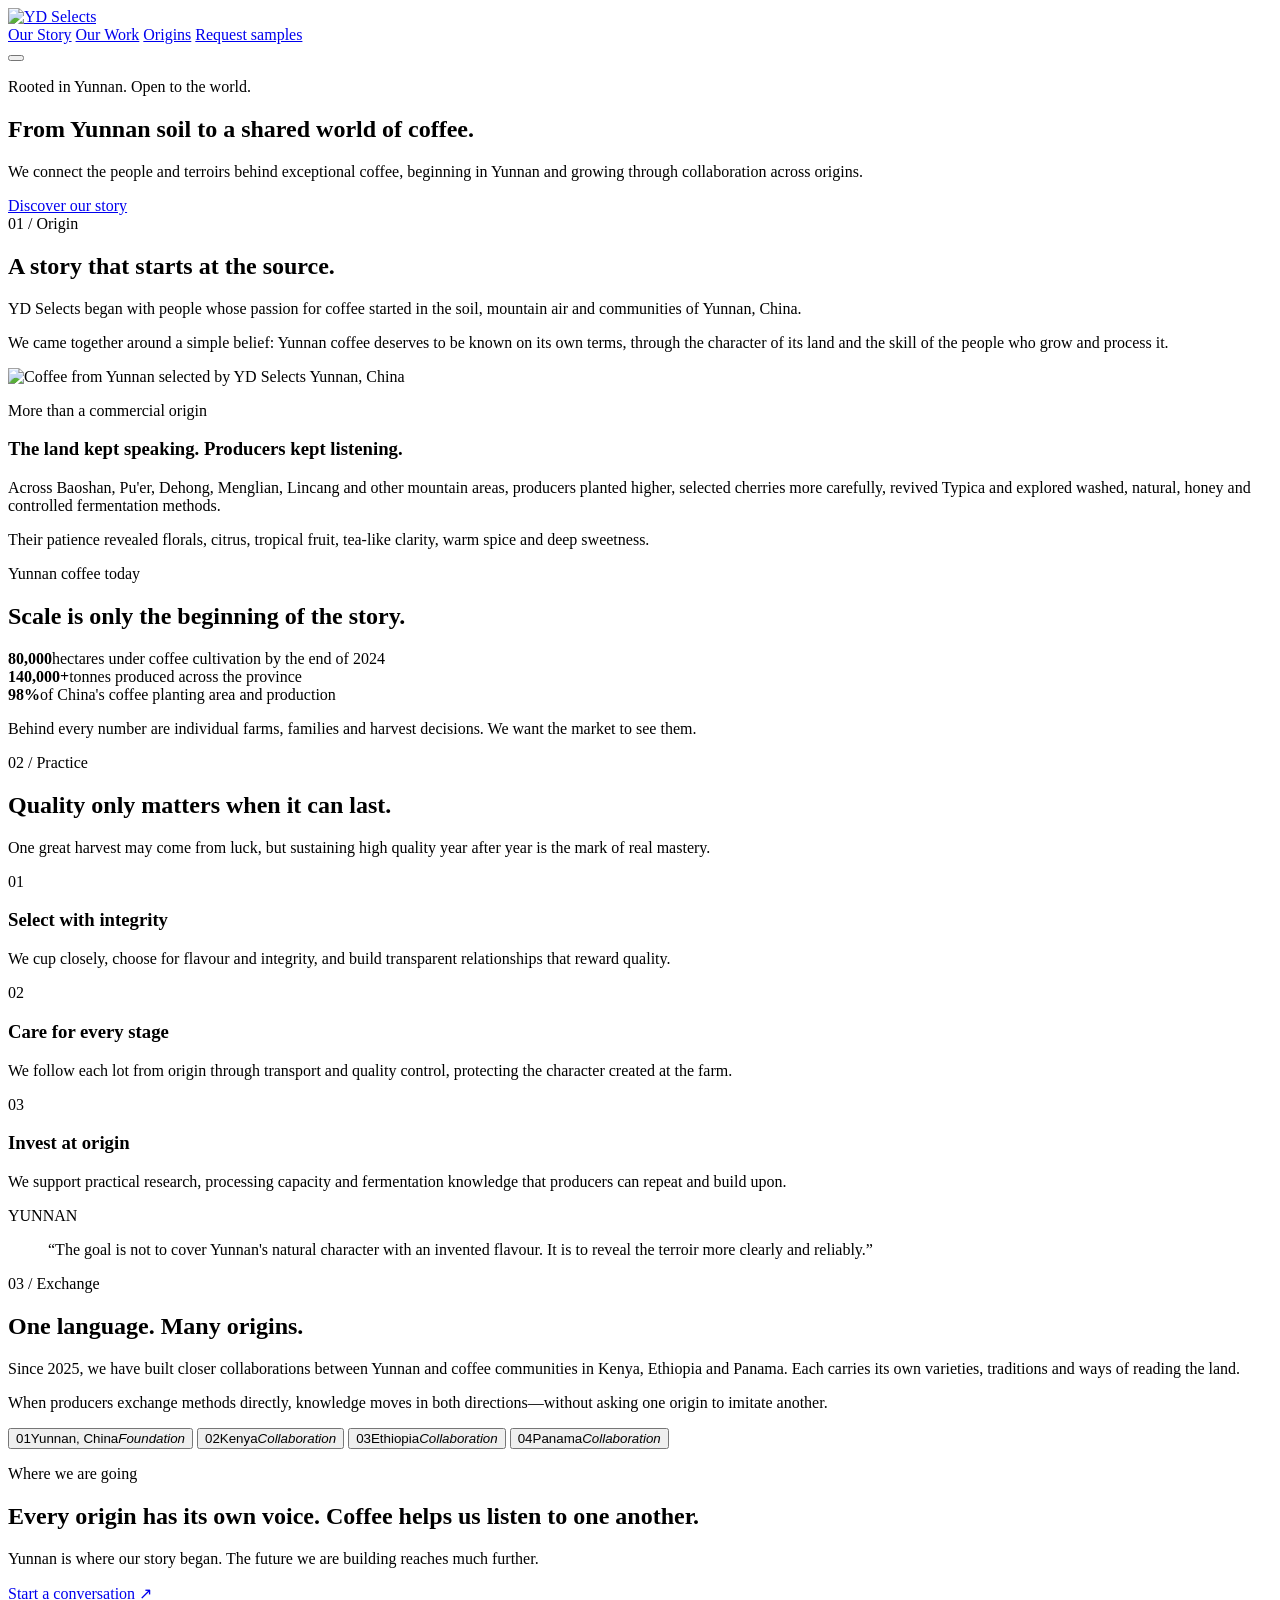
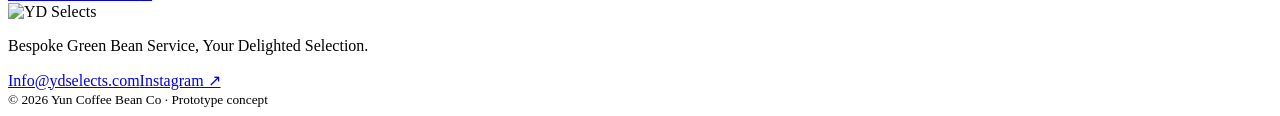
==== index.html @ b43f1994 "Add About Us prototype page" ====
<!doctype html>
<html lang="en">
<head>
  <meta charset="utf-8">
  <meta name="viewport" content="width=device-width, initial-scale=1">
  <meta name="description" content="YD Selects connects the people and terroirs behind exceptional coffee, beginning in Yunnan and growing through collaboration across origins.">
  <title>Our Story — YD Selects</title>
  <link rel="preconnect" href="https://static.wixstatic.com">
  <link rel="preconnect" href="https://fonts.googleapis.com">
  <link rel="preconnect" href="https://fonts.gstatic.com" crossorigin>
  <link href="https://fonts.googleapis.com/css2?family=DM+Sans:wght@300;400;500;600&display=swap" rel="stylesheet">
  <link rel="stylesheet" href="styles.css">
</head>
<body>
  <header class="site-header">
    <a class="brand" href="#top" aria-label="YD Selects home">
      <img src="https://static.wixstatic.com/media/1f78ac_9d00f295569343c2b7b5a9b438074aad~mv2.png/v1/fill/w_368,h_102,al_c,q_85,usm_0.66_1.00_0.01,enc_avif,quality_auto/Logo%20High%20Resolution.png" alt="YD Selects">
    </a>
    <nav aria-label="Primary navigation">
      <a href="#story" class="active">Our Story</a>
      <a href="#work">Our Work</a>
      <a href="#origins">Origins</a>
      <a class="nav-cta" href="#contact">Request samples</a>
    </nav>
    <button class="menu-toggle" aria-label="Open menu" aria-expanded="false"><span></span><span></span></button>
  </header>

  <main id="top">
    <section class="hero">
      <div class="hero-image" role="img" aria-label="Coffee landscape and YD Selects at origin"></div>
      <div class="hero-shade"></div>
      <div class="hero-copy reveal">
        <p class="eyebrow">Rooted in Yunnan. Open to the world.</p>
        <h1>From Yunnan soil to a shared world of coffee.</h1>
        <p class="intro">We connect the people and terroirs behind exceptional coffee, beginning in Yunnan and growing through collaboration across origins.</p>
      </div>
      <a href="#story" class="scroll-cue"><span>Discover our story</span><i></i></a>
    </section>

    <section class="story-lead" id="story">
      <div class="section-index reveal">01 / Origin</div>
      <div class="story-grid">
        <h2 class="reveal">A story that starts at the source.</h2>
        <div class="prose reveal">
          <p class="lead">YD Selects began with people whose passion for coffee started in the soil, mountain air and communities of Yunnan, China.</p>
          <p>We came together around a simple belief: Yunnan coffee deserves to be known on its own terms, through the character of its land and the skill of the people who grow and process it.</p>
        </div>
      </div>
    </section>

    <section class="land-section">
      <div class="land-photo reveal">
        <img src="https://static.wixstatic.com/media/1f78ac_94b32c02f18a4ecda9632cf2c0a9537b~mv2.jpg/v1/fill/w_1400,h_900,al_c,q_90,enc_avif,quality_auto/Image-place-holder_edited_edited.jpg" alt="Coffee from Yunnan selected by YD Selects">
        <span class="photo-caption">Yunnan, China</span>
      </div>
      <div class="land-copy reveal">
        <p class="kicker">More than a commercial origin</p>
        <h3>The land kept speaking. Producers kept listening.</h3>
        <p>Across Baoshan, Pu'er, Dehong, Menglian, Lincang and other mountain areas, producers planted higher, selected cherries more carefully, revived Typica and explored washed, natural, honey and controlled fermentation methods.</p>
        <p>Their patience revealed florals, citrus, tropical fruit, tea-like clarity, warm spice and deep sweetness.</p>
      </div>
    </section>

    <section class="scale-section">
      <div class="scale-heading reveal">
        <p class="eyebrow dark">Yunnan coffee today</p>
        <h2>Scale is only the beginning of the story.</h2>
      </div>
      <div class="stats">
        <article class="stat reveal"><strong>80,000</strong><span>hectares under coffee cultivation by the end of 2024</span></article>
        <article class="stat reveal"><strong>140,000+</strong><span>tonnes produced across the province</span></article>
        <article class="stat reveal"><strong>98%</strong><span>of China's coffee planting area and production</span></article>
      </div>
      <p class="scale-note reveal">Behind every number are individual farms, families and harvest decisions. We want the market to see them.</p>
    </section>

    <section class="work-section" id="work">
      <div class="section-index reveal">02 / Practice</div>
      <div class="work-head reveal">
        <h2>Quality only matters when it can last.</h2>
        <p>One great harvest may come from luck, but sustaining high quality year after year is the mark of real mastery.</p>
      </div>
      <div class="principles">
        <article class="principle reveal"><span>01</span><h3>Select with integrity</h3><p>We cup closely, choose for flavour and integrity, and build transparent relationships that reward quality.</p></article>
        <article class="principle reveal"><span>02</span><h3>Care for every stage</h3><p>We follow each lot from origin through transport and quality control, protecting the character created at the farm.</p></article>
        <article class="principle reveal"><span>03</span><h3>Invest at origin</h3><p>We support practical research, processing capacity and fermentation knowledge that producers can repeat and build upon.</p></article>
      </div>
    </section>

    <section class="quote-section">
      <div class="quote-art" aria-hidden="true">YUNNAN</div>
      <blockquote class="reveal">“The goal is not to cover Yunnan's natural character with an invented flavour. It is to reveal the terroir more clearly and reliably.”</blockquote>
    </section>

    <section class="origins-section" id="origins">
      <div class="origins-copy reveal">
        <div class="section-index">03 / Exchange</div>
        <h2>One language. Many origins.</h2>
        <p>Since 2025, we have built closer collaborations between Yunnan and coffee communities in Kenya, Ethiopia and Panama. Each carries its own varieties, traditions and ways of reading the land.</p>
        <p>When producers exchange methods directly, knowledge moves in both directions—without asking one origin to imitate another.</p>
      </div>
      <div class="origin-list reveal" aria-label="YD Selects origins">
        <button data-origin="Yunnan" class="selected"><span>01</span>Yunnan, China<i>Foundation</i></button>
        <button data-origin="Kenya"><span>02</span>Kenya<i>Collaboration</i></button>
        <button data-origin="Ethiopia"><span>03</span>Ethiopia<i>Collaboration</i></button>
        <button data-origin="Panama"><span>04</span>Panama<i>Collaboration</i></button>
      </div>
    </section>

    <section class="closing" id="contact">
      <div class="closing-inner reveal">
        <p class="eyebrow">Where we are going</p>
        <h2>Every origin has its own voice. Coffee helps us listen to one another.</h2>
        <p>Yunnan is where our story began. The future we are building reaches much further.</p>
        <a href="mailto:Info@ydselects.com" class="text-link">Start a conversation <span>↗</span></a>
      </div>
    </section>
  </main>

  <footer>
    <img src="https://static.wixstatic.com/media/1f78ac_9d00f295569343c2b7b5a9b438074aad~mv2.png/v1/fill/w_368,h_102,al_c,q_85,usm_0.66_1.00_0.01,enc_avif,quality_auto/Logo%20High%20Resolution.png" alt="YD Selects">
    <p>Bespoke Green Bean Service, Your Delighted Selection.</p>
    <div><a href="mailto:Info@ydselects.com">Info@ydselects.com</a><a href="https://www.instagram.com/yundiancoffee/">Instagram ↗</a></div>
    <small>© 2026 Yun Coffee Bean Co · Prototype concept</small>
  </footer>
  <script src="script.js"></script>
</body>
</html>
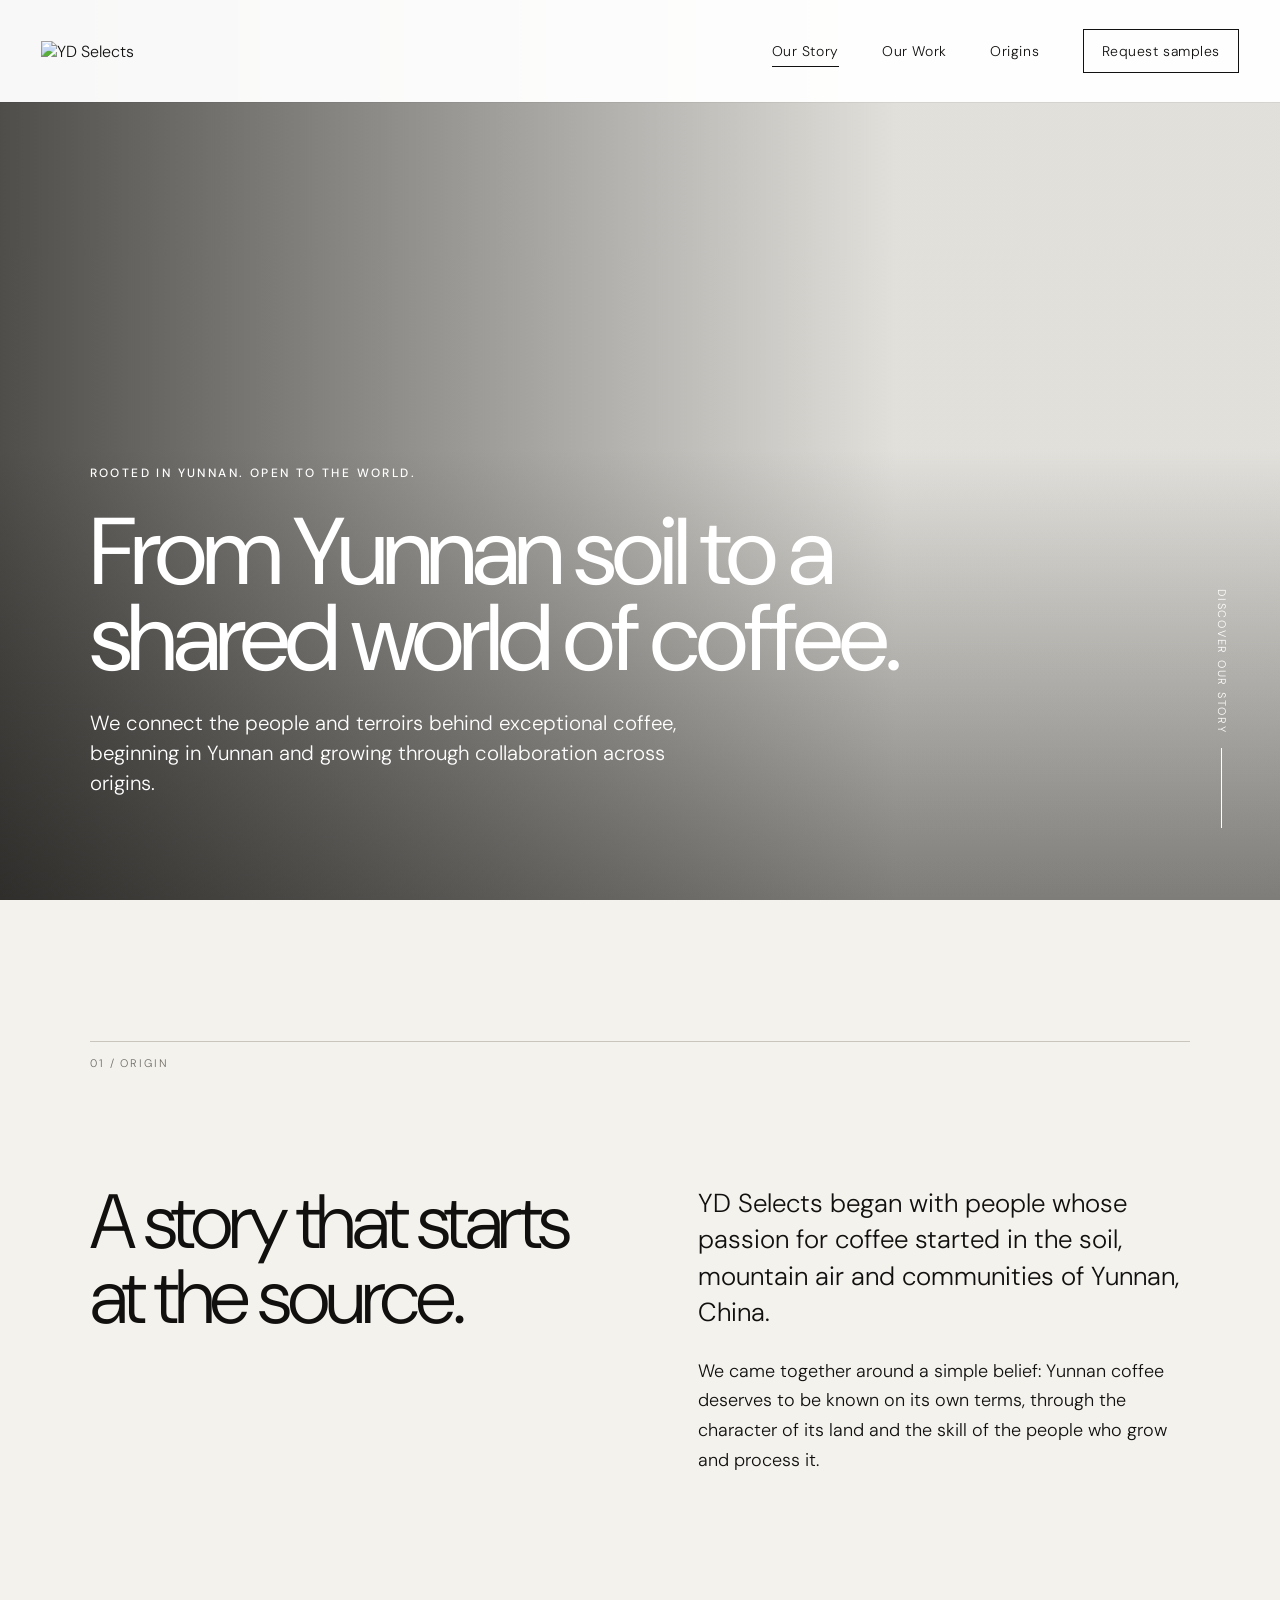
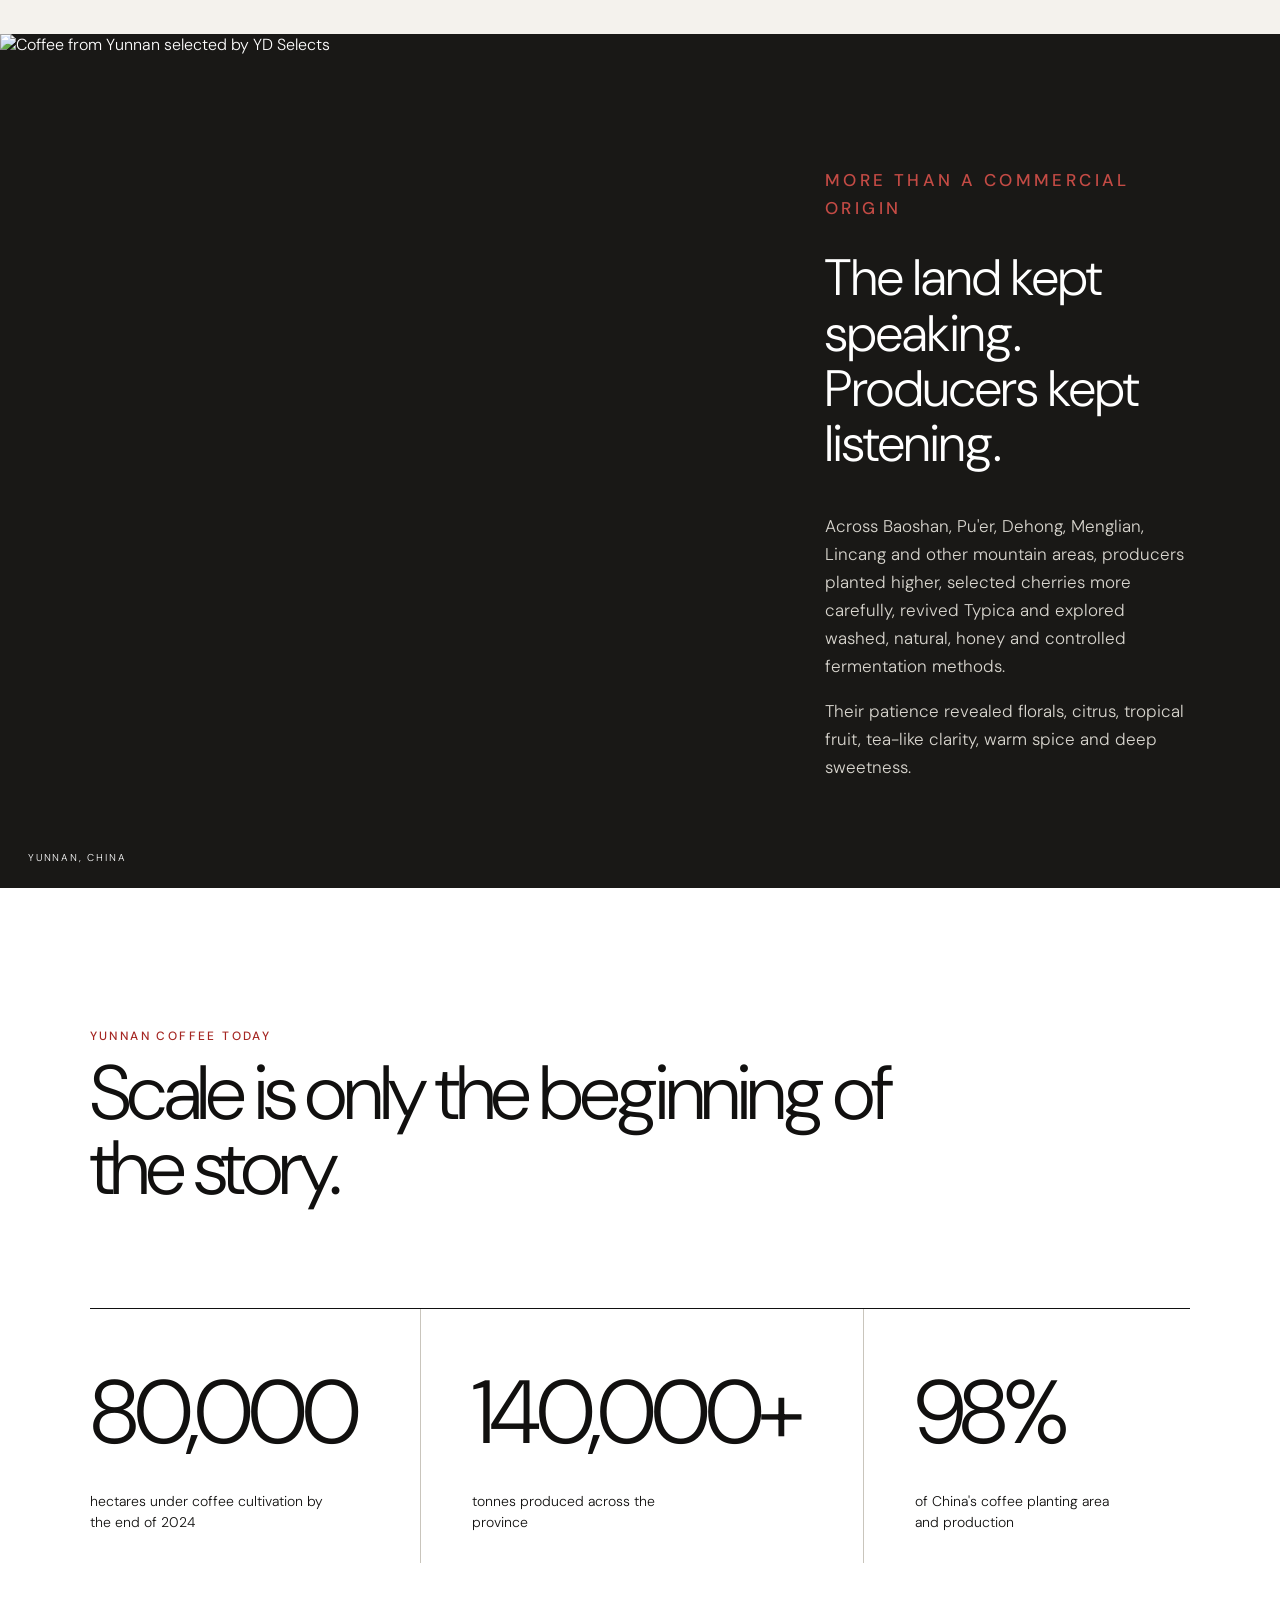
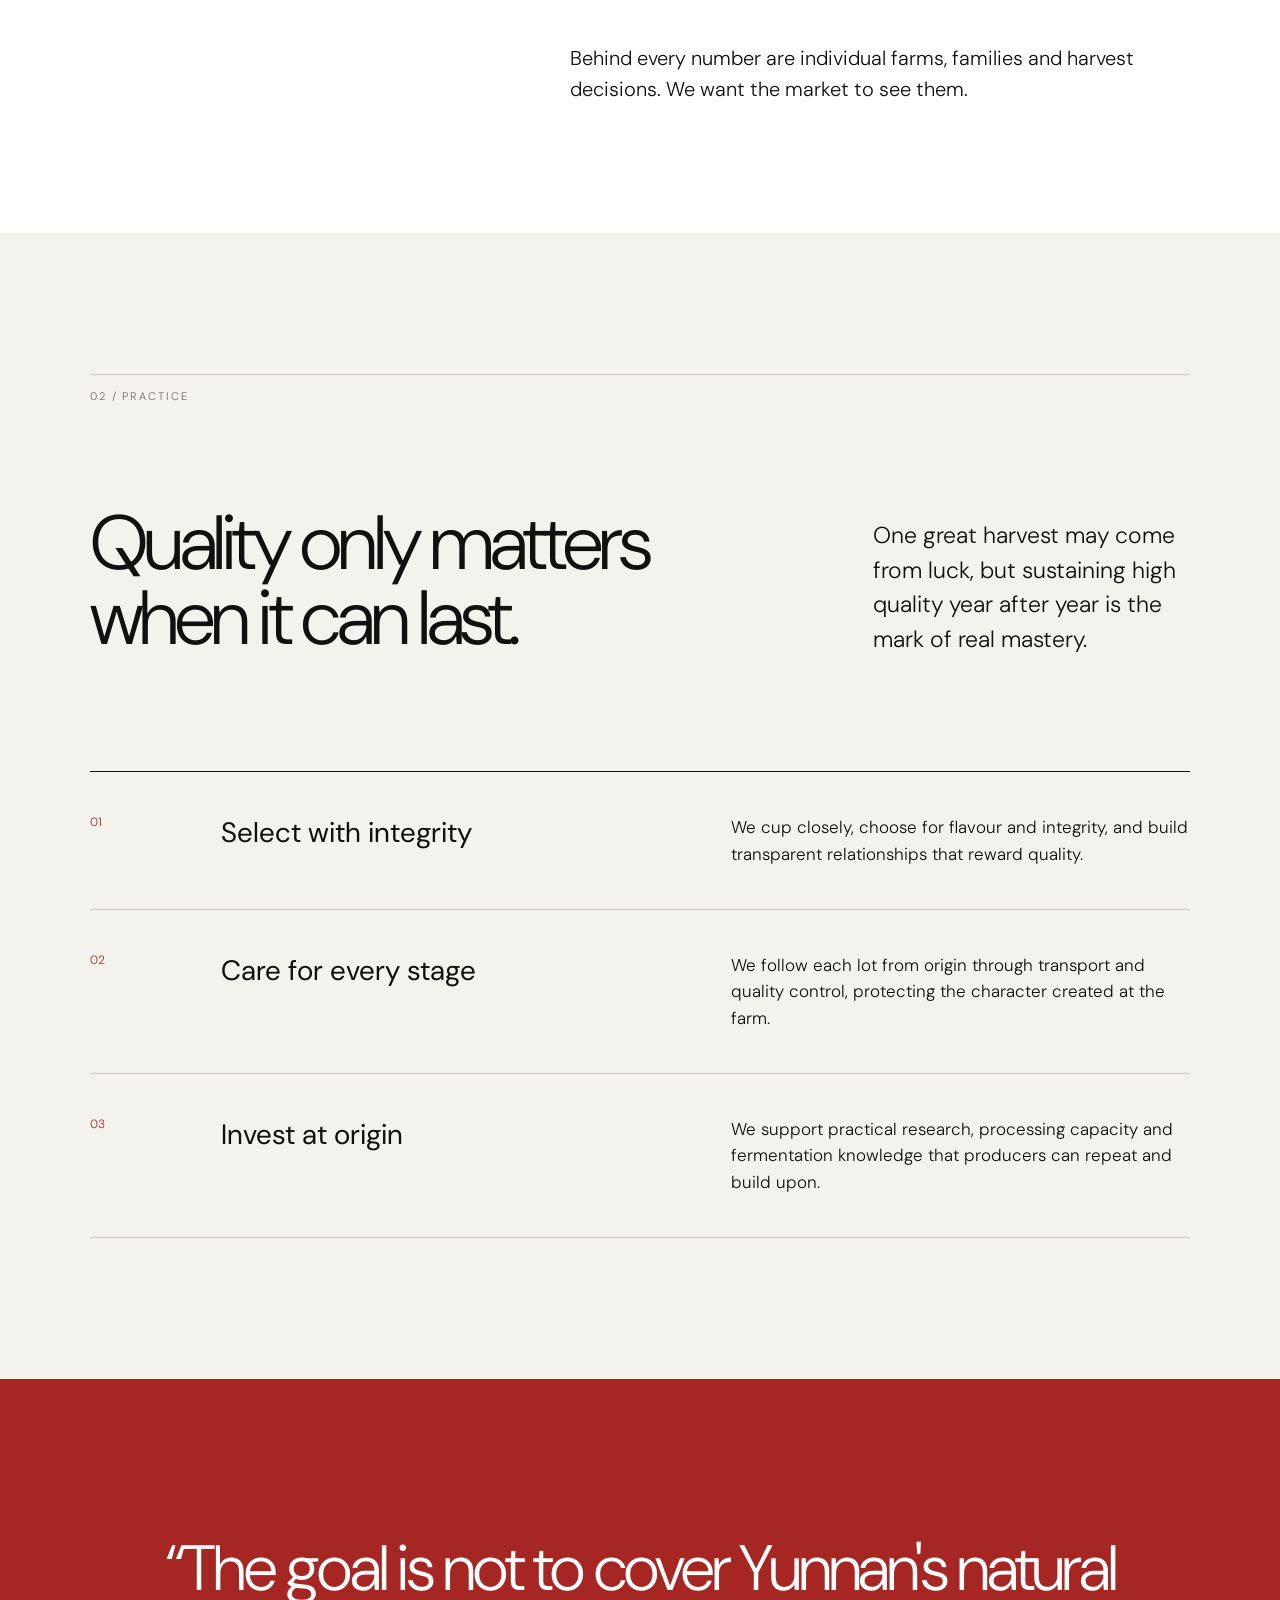
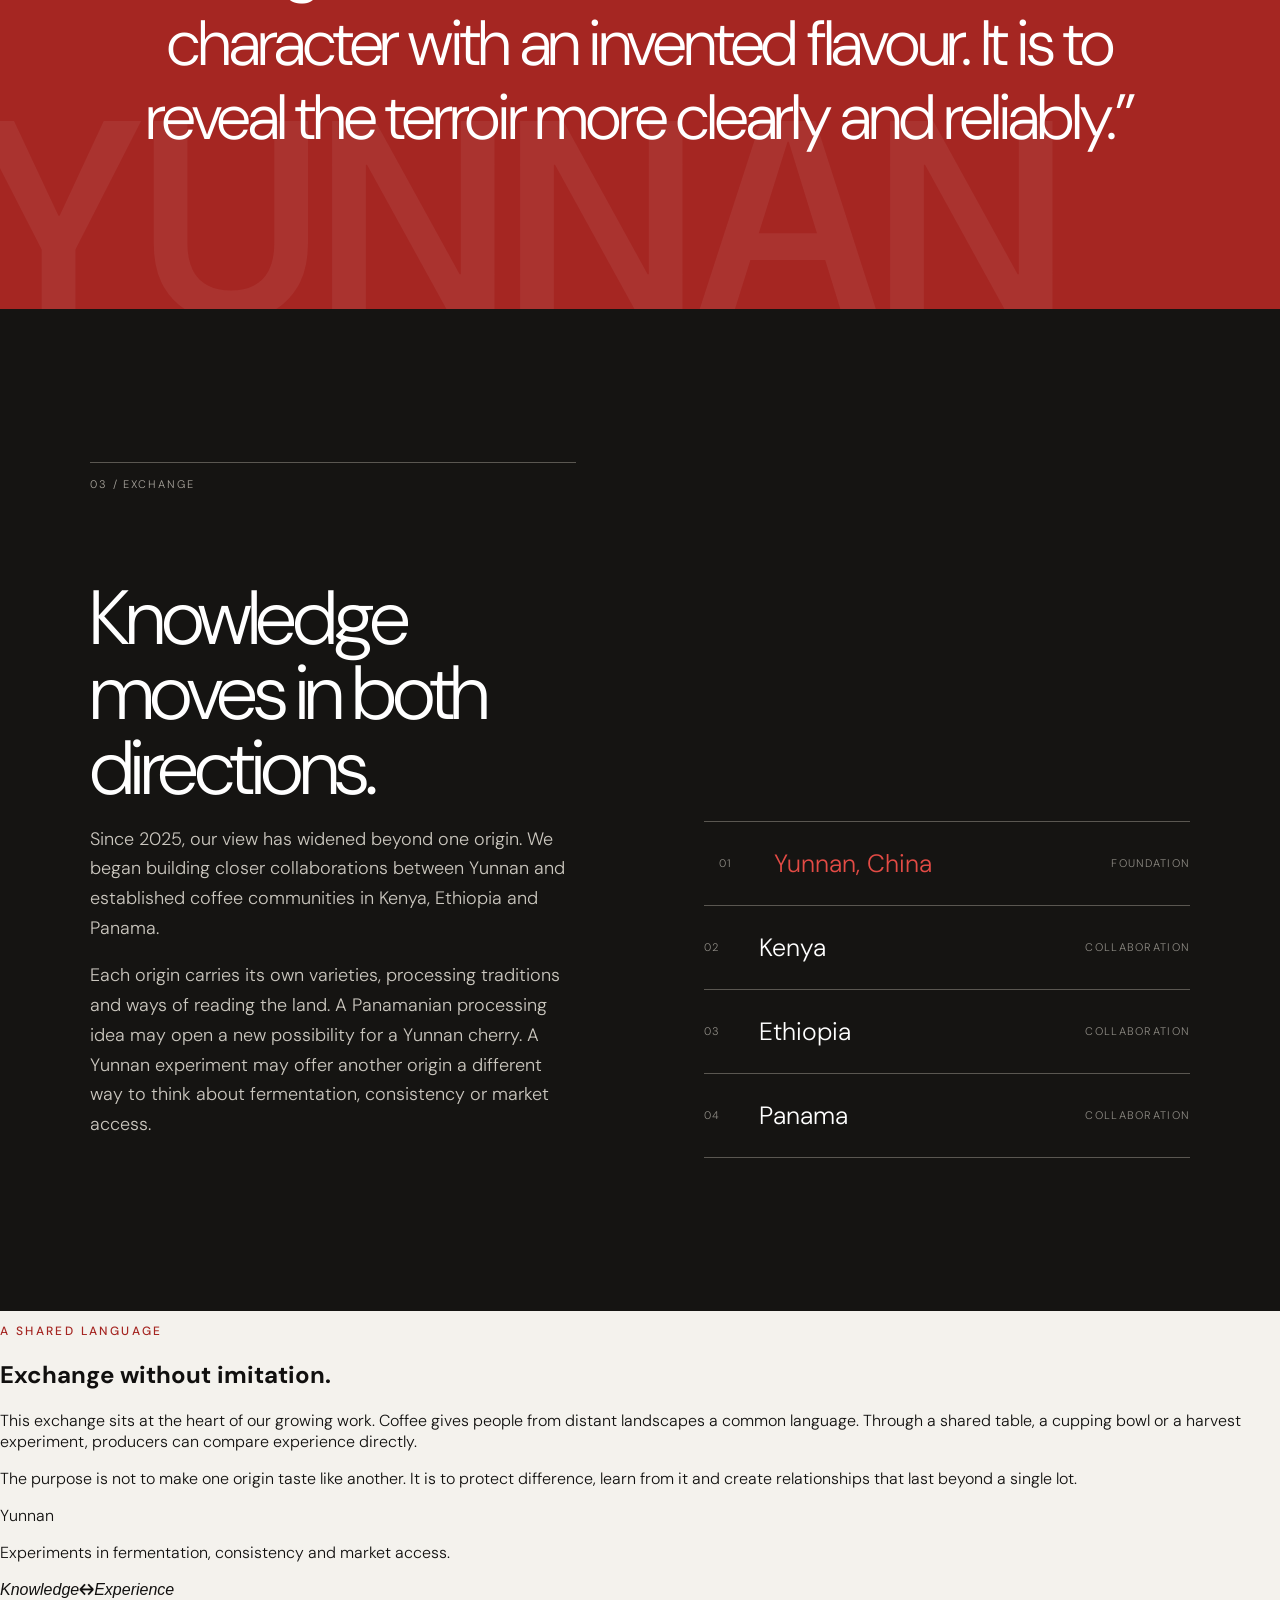
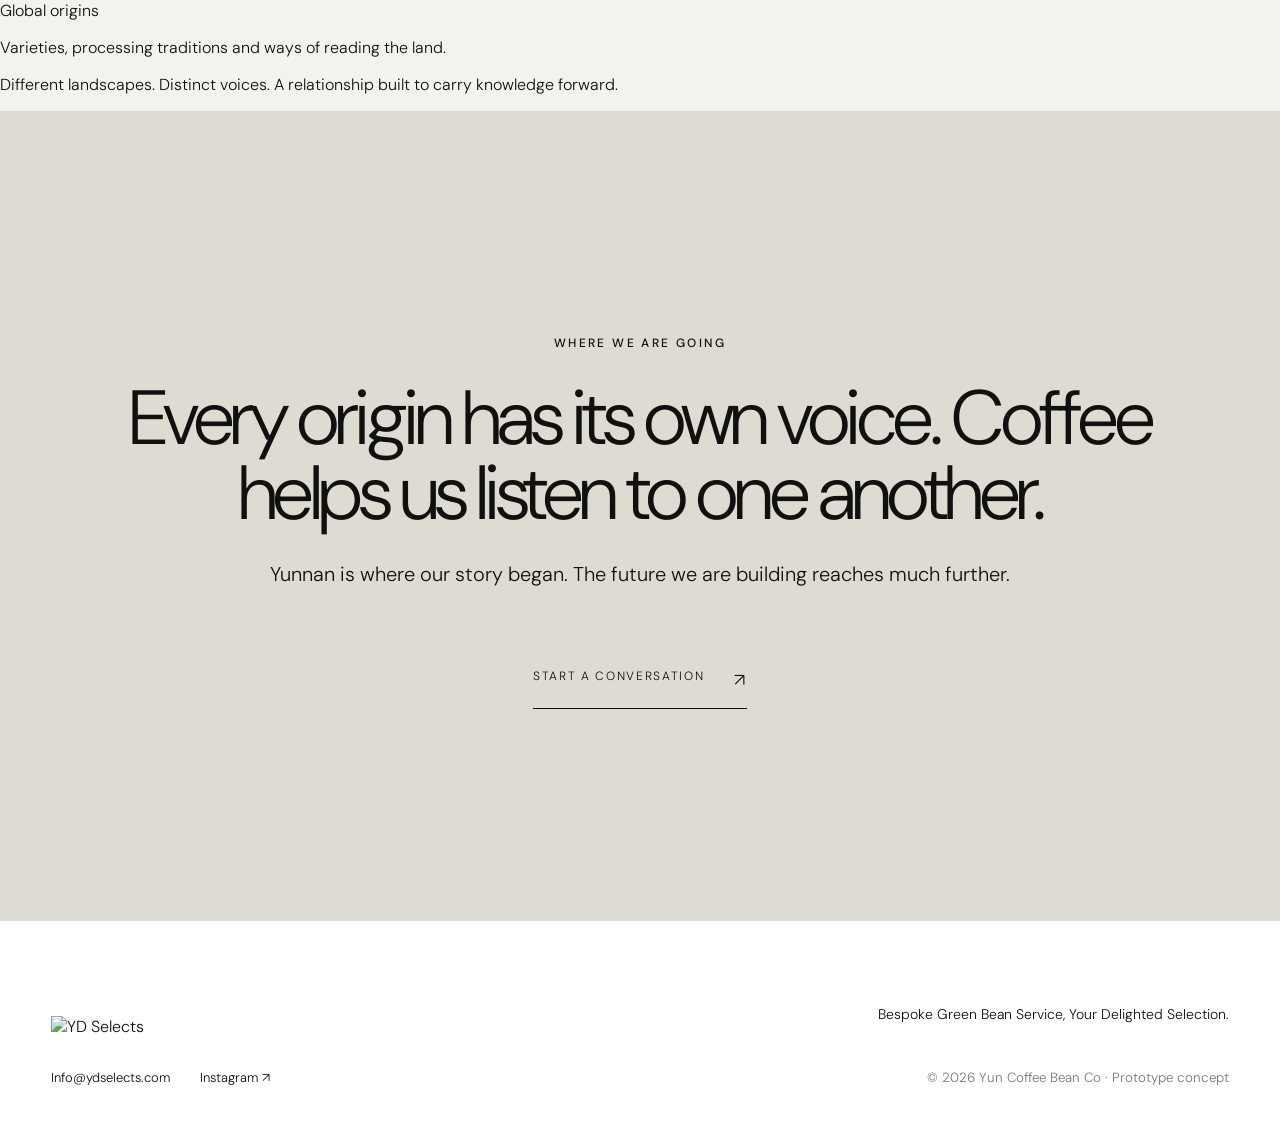
==== commit 15dbded2: "Expand cross-origin exchange story" ====
--- a/index.html
+++ b/index.html
@@ -95,9 +95,9 @@
     <section class="origins-section" id="origins">
       <div class="origins-copy reveal">
         <div class="section-index">03 / Exchange</div>
-        <h2>One language. Many origins.</h2>
-        <p>Since 2025, we have built closer collaborations between Yunnan and coffee communities in Kenya, Ethiopia and Panama. Each carries its own varieties, traditions and ways of reading the land.</p>
-        <p>When producers exchange methods directly, knowledge moves in both directions—without asking one origin to imitate another.</p>
+        <h2>Knowledge moves in both directions.</h2>
+        <p class="origin-lead">Since 2025, our view has widened beyond one origin. We began building closer collaborations between Yunnan and established coffee communities in Kenya, Ethiopia and Panama.</p>
+        <p>Each origin carries its own varieties, processing traditions and ways of reading the land. A Panamanian processing idea may open a new possibility for a Yunnan cherry. A Yunnan experiment may offer another origin a different way to think about fermentation, consistency or market access.</p>
       </div>
       <div class="origin-list reveal" aria-label="YD Selects origins">
         <button data-origin="Yunnan" class="selected"><span>01</span>Yunnan, China<i>Foundation</i></button>
@@ -105,6 +105,29 @@
         <button data-origin="Ethiopia"><span>03</span>Ethiopia<i>Collaboration</i></button>
         <button data-origin="Panama"><span>04</span>Panama<i>Collaboration</i></button>
       </div>
+    </section>
+
+    <section class="exchange-section">
+      <div class="exchange-intro reveal">
+        <p class="eyebrow dark">A shared language</p>
+        <h2>Exchange without imitation.</h2>
+      </div>
+      <div class="exchange-body reveal">
+        <p>This exchange sits at the heart of our growing work. Coffee gives people from distant landscapes a common language. Through a shared table, a cupping bowl or a harvest experiment, producers can compare experience directly.</p>
+        <p>The purpose is not to make one origin taste like another. It is to protect difference, learn from it and create relationships that last beyond a single lot.</p>
+      </div>
+      <div class="exchange-flow" aria-label="Two-way exchange of coffee knowledge">
+        <article class="flow-origin reveal">
+          <span>Yunnan</span>
+          <p>Experiments in fermentation, consistency and market access.</p>
+        </article>
+        <div class="flow-axis reveal" aria-hidden="true"><i>Knowledge</i><b>↔</b><i>Experience</i></div>
+        <article class="flow-origin reveal">
+          <span>Global origins</span>
+          <p>Varieties, processing traditions and ways of reading the land.</p>
+        </article>
+      </div>
+      <p class="exchange-closing reveal">Different landscapes. Distinct voices. A relationship built to carry knowledge forward.</p>
     </section>
 
     <section class="closing" id="contact">
--- a/styles.css
+++ b/styles.css
@@ -0,0 +1,4 @@
+:root{--ink:#11100f;--paper:#f4f2ed;--white:#fff;--red:#a52622;--line:#c9c5bc;--sans:'DM Sans','Helvetica Neue',Arial,sans-serif}
+*{box-sizing:border-box}html{scroll-behavior:smooth}body{margin:0;background:var(--paper);color:var(--ink);font-family:var(--sans);font-weight:300}a{color:inherit;text-decoration:none}.site-header{height:102px;position:fixed;z-index:20;top:0;left:0;right:0;display:flex;align-items:center;padding:0 3.2vw;background:rgba(255,255,255,.96);transition:.35s;box-shadow:0 1px 0 rgba(0,0,0,.05)}.site-header.compact{height:76px}.brand img{width:176px;display:block}.site-header nav{margin-left:auto;display:flex;align-items:center;gap:3.4vw;font-size:14px;letter-spacing:.04em}.site-header nav a{padding:11px 0;position:relative}.site-header nav a.active:after{content:'';position:absolute;left:0;right:0;bottom:4px;height:1px;background:#111}.site-header .nav-cta{border:1px solid #111;padding:12px 18px}.site-header .nav-cta:hover{background:#111;color:#fff}.menu-toggle{display:none;background:none;border:0}.hero{min-height:100vh;position:relative;color:#fff;display:flex;align-items:flex-end;padding:0 7vw 9vh;overflow:hidden}.hero-image{position:absolute;inset:0;background:url('https://static.wixstatic.com/media/1f78ac_acbd502d23634e2595ac793c201eea93f000.jpg/v1/fill/w_1920,h_1080,al_c,q_90,usm_0.33_1.00_0.00,enc_avif,quality_auto/1f78ac_acbd502d23634e2595ac793c201eea93f000.jpg') center/cover no-repeat;transform:scale(1.02)}.hero-shade{position:absolute;inset:0;background:linear-gradient(90deg,rgba(10,8,6,.7),rgba(10,8,6,.08) 70%),linear-gradient(0deg,rgba(10,8,6,.46),transparent 50%)}.hero-copy{position:relative;z-index:1;max-width:920px}.eyebrow,.kicker{text-transform:uppercase;letter-spacing:.2em;font-size:12px;font-weight:500}.hero h1{font-size:clamp(54px,7.4vw,112px);line-height:.91;letter-spacing:-.045em;font-weight:400;max-width:900px;margin:28px 0}.intro{font-size:clamp(17px,1.6vw,23px);line-height:1.45;max-width:640px}.scroll-cue{position:absolute;right:4vw;bottom:8vh;z-index:2;font-size:11px;text-transform:uppercase;letter-spacing:.16em;writing-mode:vertical-rl;display:flex;align-items:center;gap:14px}.scroll-cue i{height:80px;width:1px;background:#fff}.story-lead,.work-section{padding:11vw 7vw}.section-index{font-size:11px;text-transform:uppercase;letter-spacing:.18em;color:#6e6b65;border-top:1px solid var(--line);padding-top:14px}.story-grid{display:grid;grid-template-columns:1fr 1fr;gap:9vw;margin-top:9vw}.story-grid h2,.scale-heading h2,.work-head h2,.origins-copy h2,.closing h2{font-size:clamp(48px,6vw,90px);font-weight:300;line-height:.98;letter-spacing:-.045em;margin:0}.prose{font-size:18px;line-height:1.65;max-width:590px}.prose .lead{font-size:26px;line-height:1.4;margin-top:0}.land-section{display:grid;grid-template-columns:1.35fr 1fr;min-height:780px;background:#191816;color:#fff}.land-photo{position:relative;min-height:680px}.land-photo img{width:100%;height:100%;object-fit:cover;filter:saturate(.78) contrast(1.05)}.photo-caption{position:absolute;bottom:24px;left:28px;font-size:10px;text-transform:uppercase;letter-spacing:.18em}.land-copy{padding:9vw 7vw 7vw;align-self:center}.land-copy h3{font-size:clamp(38px,4vw,62px);font-weight:300;line-height:1.08;margin:28px 0 40px}.land-copy p{font-size:17px;line-height:1.65;color:#d8d5ce}.land-copy .kicker{color:#c44b45}.scale-section{padding:10vw 7vw;background:#fff}.dark{color:var(--red)}.scale-heading{max-width:900px}.stats{display:grid;grid-template-columns:repeat(3,1fr);border-top:1px solid #111;margin-top:8vw}.stat{padding:45px 5vw 30px 0;border-right:1px solid var(--line)}.stat:last-child{padding-left:4vw;border-right:0}.stat:nth-child(2){padding-left:4vw}.stat strong{display:block;font-size:clamp(58px,7vw,104px);font-weight:300;letter-spacing:-.055em}.stat span{display:block;max-width:240px;font-size:14px;line-height:1.5;margin-top:20px}.scale-note{font-size:20px;max-width:620px;margin:80px 0 0 auto;line-height:1.55}.work-section{background:var(--paper)}.work-head{display:grid;grid-template-columns:1.5fr .7fr;gap:8vw;margin-top:8vw;align-items:end}.work-head p{font-size:23px;line-height:1.5;margin:0}.principles{margin-top:9vw;border-top:1px solid #111}.principle{display:grid;grid-template-columns:80px 1fr 1fr;gap:4vw;padding:42px 0;border-bottom:1px solid var(--line);align-items:start}.principle span{color:var(--red);font-size:12px}.principle h3{font-size:28px;font-weight:400;margin:0}.principle p{font-size:17px;line-height:1.55;margin:0;max-width:520px}.quote-section{position:relative;overflow:hidden;background:var(--red);color:#fff;padding:12vw 7vw}.quote-art{position:absolute;font-size:22vw;line-height:.7;left:-2vw;bottom:-1vw;color:rgba(255,255,255,.06);font-weight:600}.quote-section blockquote{position:relative;margin:0 auto;max-width:1050px;text-align:center;font-size:clamp(36px,5vw,72px);line-height:1.16;font-weight:300;letter-spacing:-.035em}.origins-section{display:grid;grid-template-columns:1fr 1fr;gap:10vw;padding:12vw 7vw;background:#151412;color:#fff}.origins-copy .section-index{color:#aaa69e;border-color:#5a5751;margin-bottom:7vw}.origins-copy p{font-size:18px;line-height:1.65;color:#cbc7bf;max-width:600px}.origin-list{align-self:end;border-top:1px solid #5a5751}.origin-list button{font:inherit;color:#fff;width:100%;background:none;border:0;border-bottom:1px solid #5a5751;padding:25px 0;display:grid;grid-template-columns:55px 1fr auto;text-align:left;font-size:25px;cursor:pointer;transition:.25s}.origin-list button span,.origin-list button i{font-size:11px;font-style:normal;color:#8f8c85;text-transform:uppercase;letter-spacing:.12em;align-self:center}.origin-list button:hover,.origin-list button.selected{padding-left:15px;color:#e34b45}.closing{min-height:90vh;background:#dedbd3;display:grid;place-items:center;padding:10vw 7vw;text-align:center}.closing-inner{max-width:1050px}.closing h2{margin:30px 0}.closing p:not(.eyebrow){font-size:20px}.text-link{display:inline-flex;gap:30px;border-bottom:1px solid #111;padding:16px 0;margin-top:45px;text-transform:uppercase;letter-spacing:.14em;font-size:12px}.text-link span{font-size:18px}footer{background:#fff;padding:70px 4vw 35px;display:grid;grid-template-columns:1fr 1fr;gap:32px;align-items:end}footer img{width:170px}footer p{font-size:14px;justify-self:end}footer div{display:flex;gap:30px;font-size:13px}footer small{justify-self:end;color:#777}.reveal{opacity:0;transform:translateY(28px);transition:opacity .8s ease,transform .8s ease}.reveal.visible{opacity:1;transform:none}
+@media(max-width:800px){.site-header{height:76px;padding:0 22px}.brand img{width:135px}.site-header nav{display:none;position:absolute;top:76px;left:0;right:0;background:#fff;padding:30px;flex-direction:column;align-items:flex-start}.site-header nav.open{display:flex}.menu-toggle{display:block;margin-left:auto;width:32px}.menu-toggle span{display:block;height:1px;background:#111;margin:7px 0}.hero{padding:0 24px 11vh}.hero h1{font-size:53px}.scroll-cue{display:none}.story-lead,.work-section,.scale-section{padding:90px 24px}.story-grid,.work-head,.origins-section{grid-template-columns:1fr}.story-grid{gap:45px}.land-section{grid-template-columns:1fr}.land-photo{min-height:480px}.land-copy{padding:75px 24px}.stats{grid-template-columns:1fr}.stat,.stat:nth-child(2),.stat:last-child{padding:32px 0;border-right:0;border-bottom:1px solid var(--line)}.principle{grid-template-columns:45px 1fr}.principle p{grid-column:2}.quote-section{padding:100px 24px}.origins-section{padding:100px 24px;gap:70px}.closing{padding:100px 24px}.closing h2{font-size:46px}footer{grid-template-columns:1fr;padding:55px 24px}footer p,footer small{justify-self:start}.origin-list button{font-size:20px}}
+@media(prefers-reduced-motion:reduce){html{scroll-behavior:auto}.reveal{opacity:1;transform:none;transition:none}}
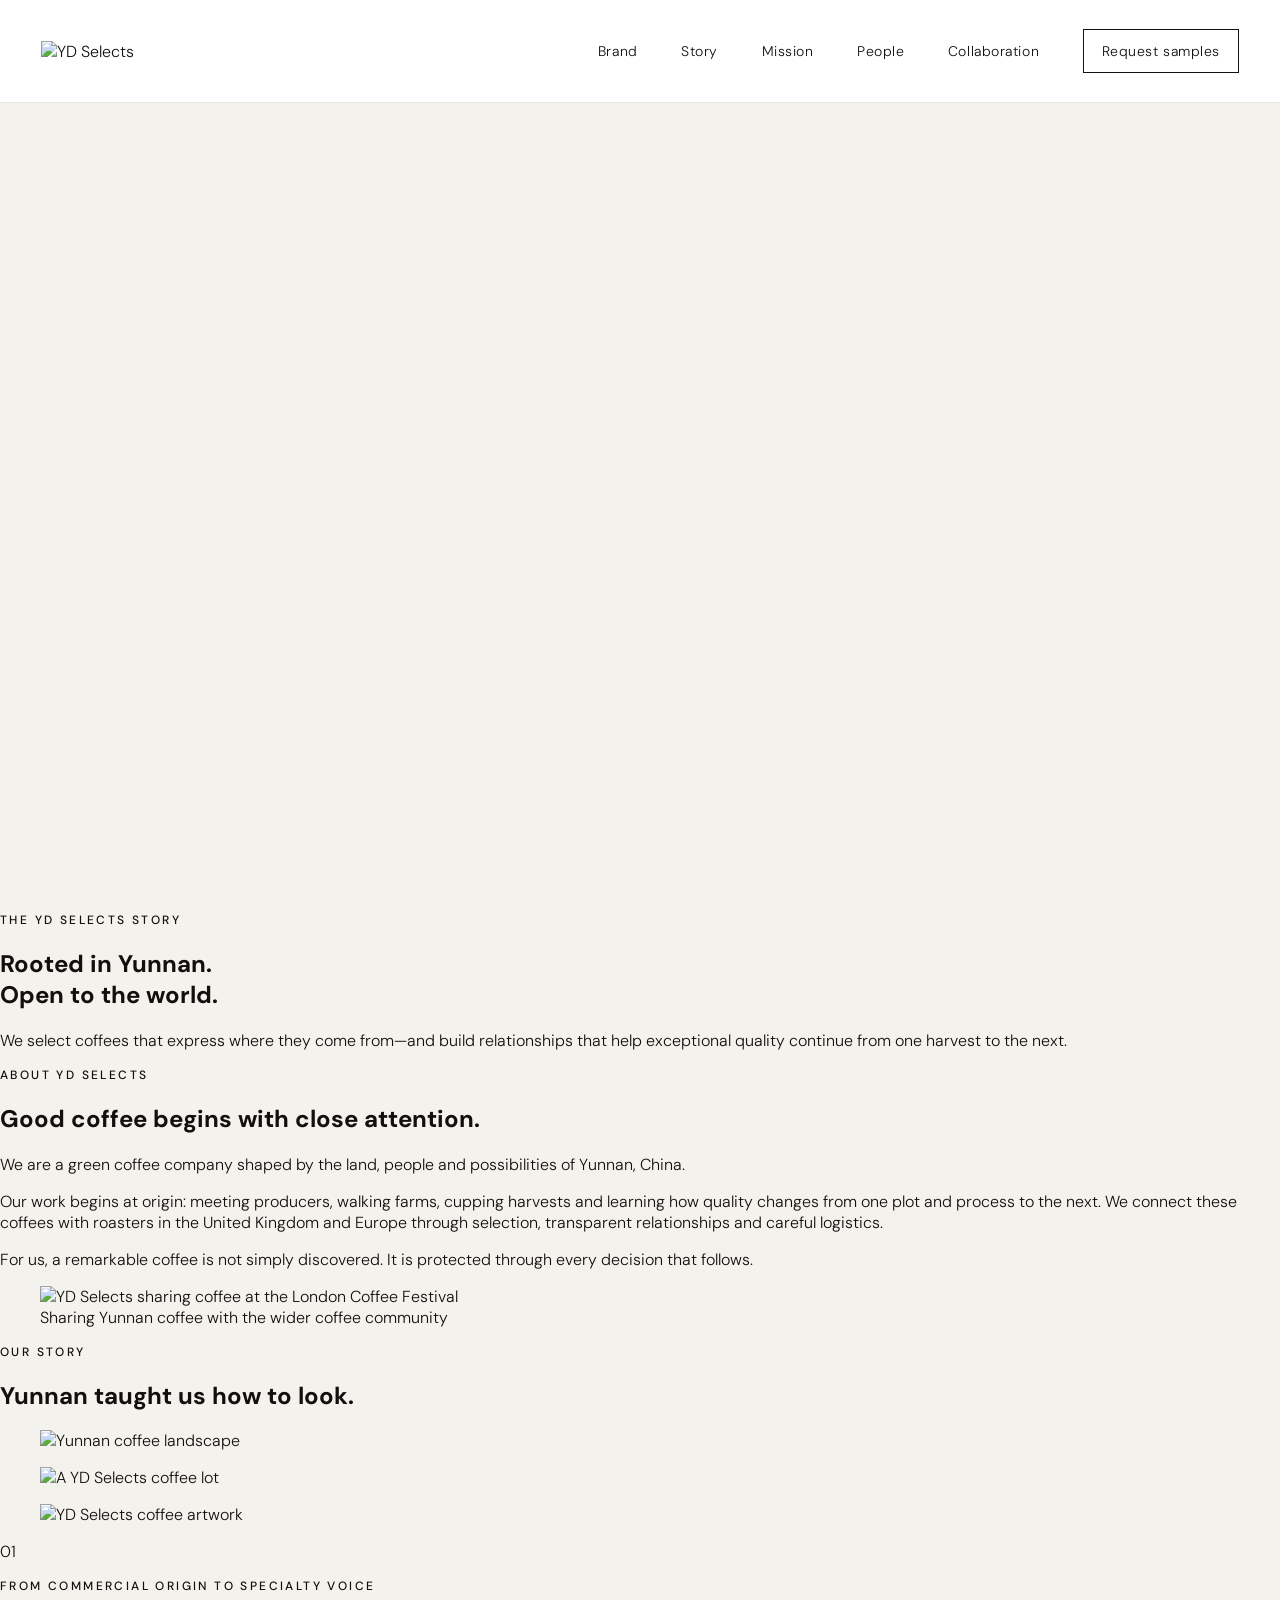
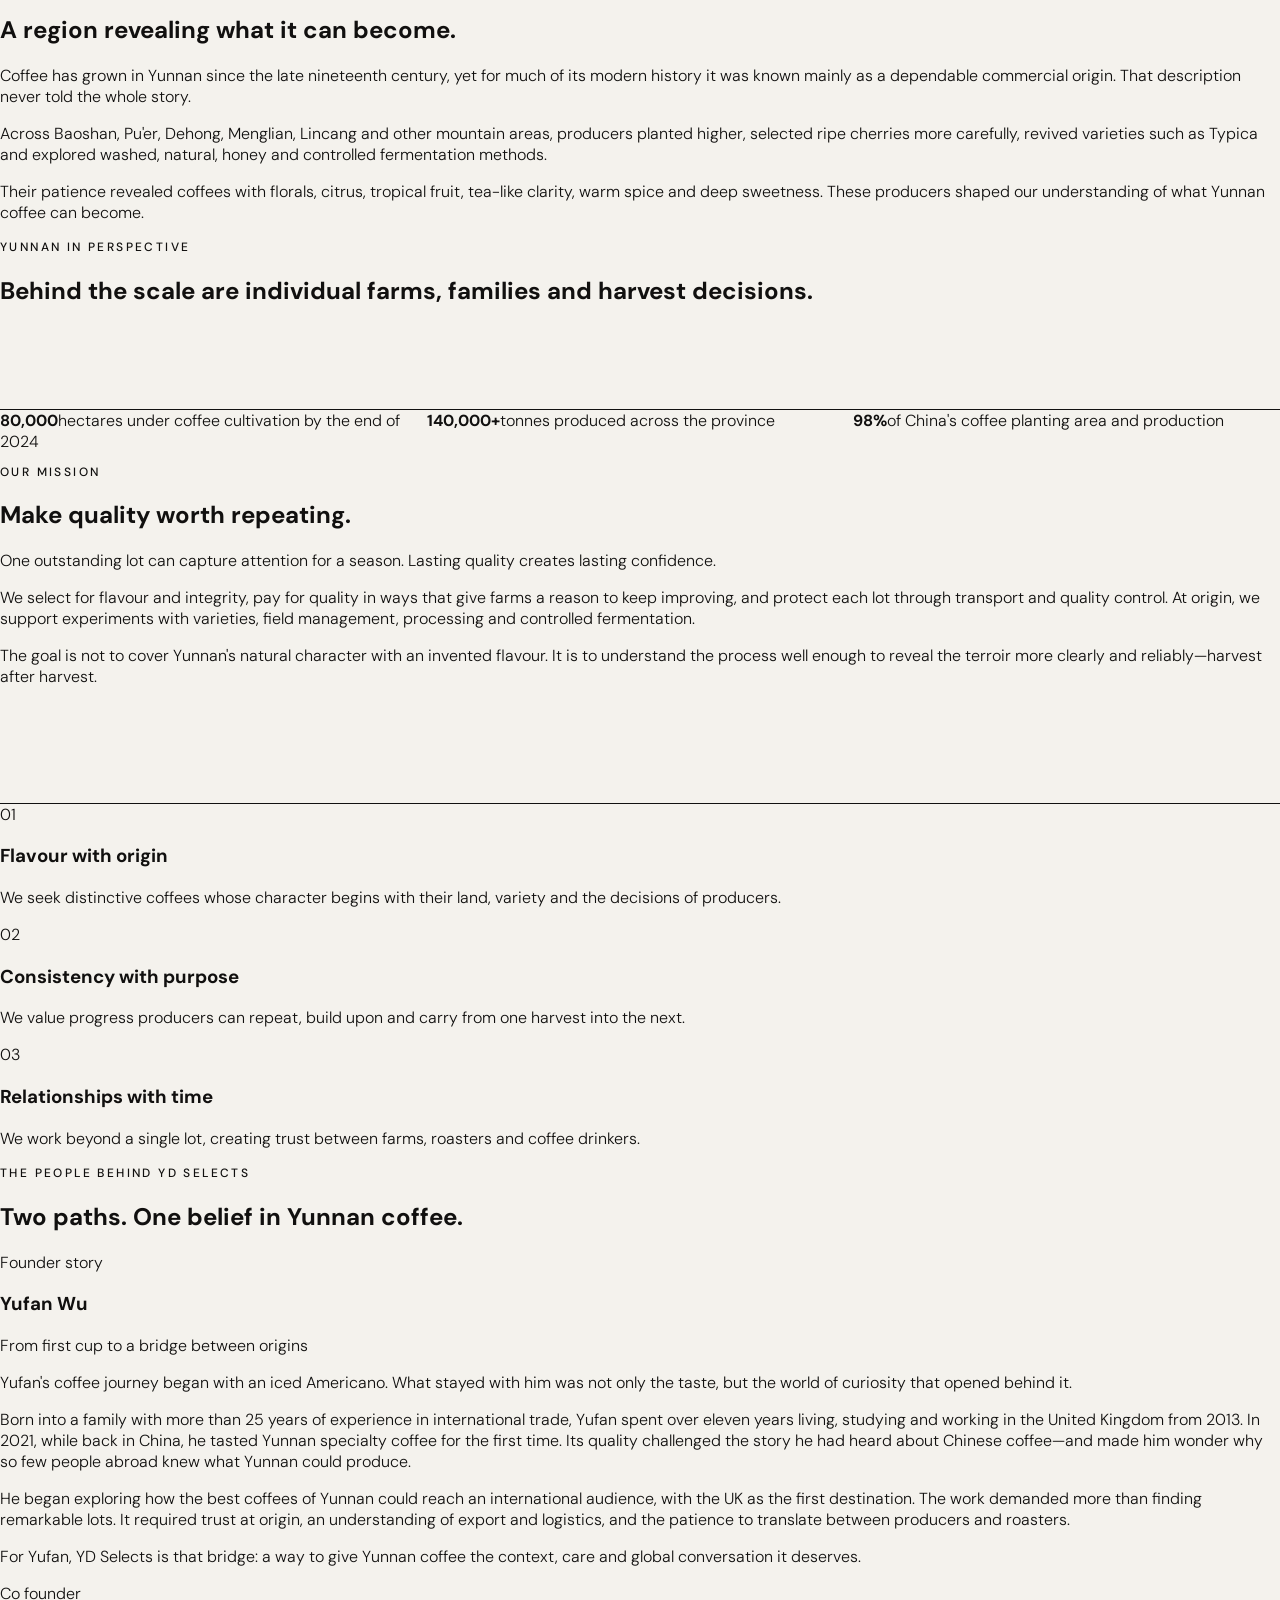
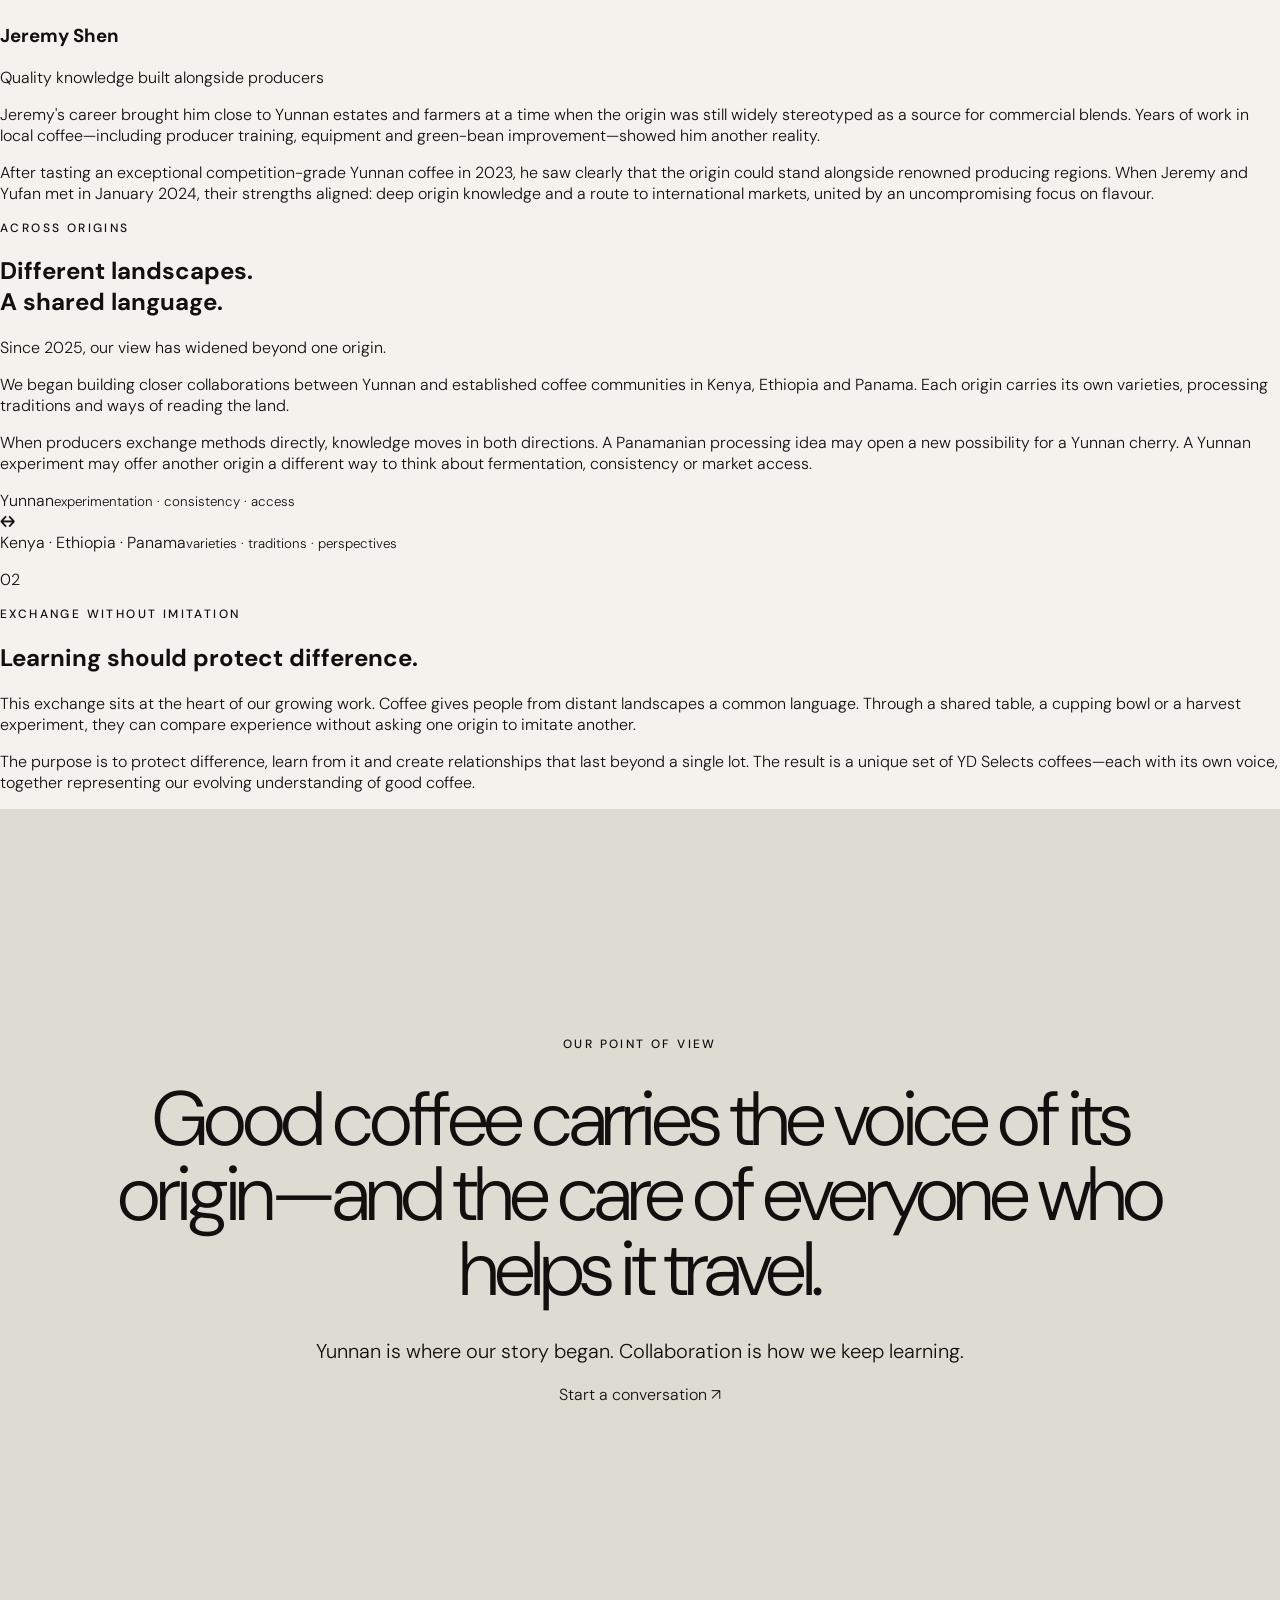
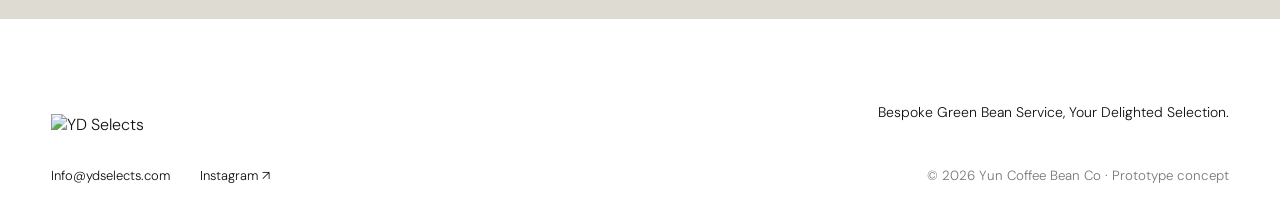
==== commit a352bdb4: "Redesign story page and add founder narratives" ====
--- a/index.html
+++ b/index.html
@@ -1,151 +1,17 @@
-<!doctype html>
-<html lang="en">
-<head>
-  <meta charset="utf-8">
-  <meta name="viewport" content="width=device-width, initial-scale=1">
-  <meta name="description" content="YD Selects connects the people and terroirs behind exceptional coffee, beginning in Yunnan and growing through collaboration across origins.">
-  <title>Our Story — YD Selects</title>
-  <link rel="preconnect" href="https://static.wixstatic.com">
-  <link rel="preconnect" href="https://fonts.googleapis.com">
-  <link rel="preconnect" href="https://fonts.gstatic.com" crossorigin>
-  <link href="https://fonts.googleapis.com/css2?family=DM+Sans:wght@300;400;500;600&display=swap" rel="stylesheet">
-  <link rel="stylesheet" href="styles.css">
-</head>
-<body>
-  <header class="site-header">
-    <a class="brand" href="#top" aria-label="YD Selects home">
-      <img src="https://static.wixstatic.com/media/1f78ac_9d00f295569343c2b7b5a9b438074aad~mv2.png/v1/fill/w_368,h_102,al_c,q_85,usm_0.66_1.00_0.01,enc_avif,quality_auto/Logo%20High%20Resolution.png" alt="YD Selects">
-    </a>
-    <nav aria-label="Primary navigation">
-      <a href="#story" class="active">Our Story</a>
-      <a href="#work">Our Work</a>
-      <a href="#origins">Origins</a>
-      <a class="nav-cta" href="#contact">Request samples</a>
-    </nav>
-    <button class="menu-toggle" aria-label="Open menu" aria-expanded="false"><span></span><span></span></button>
-  </header>
-
-  <main id="top">
-    <section class="hero">
-      <div class="hero-image" role="img" aria-label="Coffee landscape and YD Selects at origin"></div>
-      <div class="hero-shade"></div>
-      <div class="hero-copy reveal">
-        <p class="eyebrow">Rooted in Yunnan. Open to the world.</p>
-        <h1>From Yunnan soil to a shared world of coffee.</h1>
-        <p class="intro">We connect the people and terroirs behind exceptional coffee, beginning in Yunnan and growing through collaboration across origins.</p>
-      </div>
-      <a href="#story" class="scroll-cue"><span>Discover our story</span><i></i></a>
-    </section>
-
-    <section class="story-lead" id="story">
-      <div class="section-index reveal">01 / Origin</div>
-      <div class="story-grid">
-        <h2 class="reveal">A story that starts at the source.</h2>
-        <div class="prose reveal">
-          <p class="lead">YD Selects began with people whose passion for coffee started in the soil, mountain air and communities of Yunnan, China.</p>
-          <p>We came together around a simple belief: Yunnan coffee deserves to be known on its own terms, through the character of its land and the skill of the people who grow and process it.</p>
-        </div>
-      </div>
-    </section>
-
-    <section class="land-section">
-      <div class="land-photo reveal">
-        <img src="https://static.wixstatic.com/media/1f78ac_94b32c02f18a4ecda9632cf2c0a9537b~mv2.jpg/v1/fill/w_1400,h_900,al_c,q_90,enc_avif,quality_auto/Image-place-holder_edited_edited.jpg" alt="Coffee from Yunnan selected by YD Selects">
-        <span class="photo-caption">Yunnan, China</span>
-      </div>
-      <div class="land-copy reveal">
-        <p class="kicker">More than a commercial origin</p>
-        <h3>The land kept speaking. Producers kept listening.</h3>
-        <p>Across Baoshan, Pu'er, Dehong, Menglian, Lincang and other mountain areas, producers planted higher, selected cherries more carefully, revived Typica and explored washed, natural, honey and controlled fermentation methods.</p>
-        <p>Their patience revealed florals, citrus, tropical fruit, tea-like clarity, warm spice and deep sweetness.</p>
-      </div>
-    </section>
-
-    <section class="scale-section">
-      <div class="scale-heading reveal">
-        <p class="eyebrow dark">Yunnan coffee today</p>
-        <h2>Scale is only the beginning of the story.</h2>
-      </div>
-      <div class="stats">
-        <article class="stat reveal"><strong>80,000</strong><span>hectares under coffee cultivation by the end of 2024</span></article>
-        <article class="stat reveal"><strong>140,000+</strong><span>tonnes produced across the province</span></article>
-        <article class="stat reveal"><strong>98%</strong><span>of China's coffee planting area and production</span></article>
-      </div>
-      <p class="scale-note reveal">Behind every number are individual farms, families and harvest decisions. We want the market to see them.</p>
-    </section>
-
-    <section class="work-section" id="work">
-      <div class="section-index reveal">02 / Practice</div>
-      <div class="work-head reveal">
-        <h2>Quality only matters when it can last.</h2>
-        <p>One great harvest may come from luck, but sustaining high quality year after year is the mark of real mastery.</p>
-      </div>
-      <div class="principles">
-        <article class="principle reveal"><span>01</span><h3>Select with integrity</h3><p>We cup closely, choose for flavour and integrity, and build transparent relationships that reward quality.</p></article>
-        <article class="principle reveal"><span>02</span><h3>Care for every stage</h3><p>We follow each lot from origin through transport and quality control, protecting the character created at the farm.</p></article>
-        <article class="principle reveal"><span>03</span><h3>Invest at origin</h3><p>We support practical research, processing capacity and fermentation knowledge that producers can repeat and build upon.</p></article>
-      </div>
-    </section>
-
-    <section class="quote-section">
-      <div class="quote-art" aria-hidden="true">YUNNAN</div>
-      <blockquote class="reveal">“The goal is not to cover Yunnan's natural character with an invented flavour. It is to reveal the terroir more clearly and reliably.”</blockquote>
-    </section>
-
-    <section class="origins-section" id="origins">
-      <div class="origins-copy reveal">
-        <div class="section-index">03 / Exchange</div>
-        <h2>Knowledge moves in both directions.</h2>
-        <p class="origin-lead">Since 2025, our view has widened beyond one origin. We began building closer collaborations between Yunnan and established coffee communities in Kenya, Ethiopia and Panama.</p>
-        <p>Each origin carries its own varieties, processing traditions and ways of reading the land. A Panamanian processing idea may open a new possibility for a Yunnan cherry. A Yunnan experiment may offer another origin a different way to think about fermentation, consistency or market access.</p>
-      </div>
-      <div class="origin-list reveal" aria-label="YD Selects origins">
-        <button data-origin="Yunnan" class="selected"><span>01</span>Yunnan, China<i>Foundation</i></button>
-        <button data-origin="Kenya"><span>02</span>Kenya<i>Collaboration</i></button>
-        <button data-origin="Ethiopia"><span>03</span>Ethiopia<i>Collaboration</i></button>
-        <button data-origin="Panama"><span>04</span>Panama<i>Collaboration</i></button>
-      </div>
-    </section>
-
-    <section class="exchange-section">
-      <div class="exchange-intro reveal">
-        <p class="eyebrow dark">A shared language</p>
-        <h2>Exchange without imitation.</h2>
-      </div>
-      <div class="exchange-body reveal">
-        <p>This exchange sits at the heart of our growing work. Coffee gives people from distant landscapes a common language. Through a shared table, a cupping bowl or a harvest experiment, producers can compare experience directly.</p>
-        <p>The purpose is not to make one origin taste like another. It is to protect difference, learn from it and create relationships that last beyond a single lot.</p>
-      </div>
-      <div class="exchange-flow" aria-label="Two-way exchange of coffee knowledge">
-        <article class="flow-origin reveal">
-          <span>Yunnan</span>
-          <p>Experiments in fermentation, consistency and market access.</p>
-        </article>
-        <div class="flow-axis reveal" aria-hidden="true"><i>Knowledge</i><b>↔</b><i>Experience</i></div>
-        <article class="flow-origin reveal">
-          <span>Global origins</span>
-          <p>Varieties, processing traditions and ways of reading the land.</p>
-        </article>
-      </div>
-      <p class="exchange-closing reveal">Different landscapes. Distinct voices. A relationship built to carry knowledge forward.</p>
-    </section>
-
-    <section class="closing" id="contact">
-      <div class="closing-inner reveal">
-        <p class="eyebrow">Where we are going</p>
-        <h2>Every origin has its own voice. Coffee helps us listen to one another.</h2>
-        <p>Yunnan is where our story began. The future we are building reaches much further.</p>
-        <a href="mailto:Info@ydselects.com" class="text-link">Start a conversation <span>↗</span></a>
-      </div>
-    </section>
-  </main>
-
-  <footer>
-    <img src="https://static.wixstatic.com/media/1f78ac_9d00f295569343c2b7b5a9b438074aad~mv2.png/v1/fill/w_368,h_102,al_c,q_85,usm_0.66_1.00_0.01,enc_avif,quality_auto/Logo%20High%20Resolution.png" alt="YD Selects">
-    <p>Bespoke Green Bean Service, Your Delighted Selection.</p>
-    <div><a href="mailto:Info@ydselects.com">Info@ydselects.com</a><a href="https://www.instagram.com/yundiancoffee/">Instagram ↗</a></div>
-    <small>© 2026 Yun Coffee Bean Co · Prototype concept</small>
-  </footer>
-  <script src="script.js"></script>
-</body>
-</html>
+<!doctype html><html lang="en"><head><meta charset="utf-8"><meta name="viewport" content="width=device-width,initial-scale=1"><meta name="description" content="YD Selects connects Yunnan coffee with roasters and coffee communities across the world."><title>Our Story — YD Selects</title><link rel="preconnect" href="https://static.wixstatic.com"><link rel="preconnect" href="https://fonts.googleapis.com"><link rel="preconnect" href="https://fonts.gstatic.com" crossorigin><link href="https://fonts.googleapis.com/css2?family=DM+Sans:wght@300;400;500;600&display=swap" rel="stylesheet"><link rel="stylesheet" href="styles.css"></head><body>
+<header class="site-header"><a class="brand" href="#top"><img src="https://static.wixstatic.com/media/1f78ac_9d00f295569343c2b7b5a9b438074aad~mv2.png/v1/fill/w_368,h_102,al_c,q_85,enc_avif,quality_auto/Logo%20High%20Resolution.png" alt="YD Selects"></a><nav><a href="#brand">Brand</a><a href="#story">Story</a><a href="#mission">Mission</a><a href="#people">People</a><a href="#collaboration">Collaboration</a><a class="nav-cta" href="mailto:Info@ydselects.com">Request samples</a></nav><button class="menu-toggle" aria-label="Open menu" aria-expanded="false"><span></span><span></span></button></header>
+<main id="top">
+<section class="hero"><div class="hero-image"></div></section>
+<section class="hero-statement reveal" id="brand"><p class="eyebrow">The YD Selects story</p><h1>Rooted in Yunnan.<br>Open to the world.</h1><p>We select coffees that express where they come from—and build relationships that help exceptional quality continue from one harvest to the next.</p></section>
+<section class="editorial two-col about"><div class="copy reveal"><p class="eyebrow red">About YD Selects</p><h2>Good coffee begins with close attention.</h2><p class="lead">We are a green coffee company shaped by the land, people and possibilities of Yunnan, China.</p><p>Our work begins at origin: meeting producers, walking farms, cupping harvests and learning how quality changes from one plot and process to the next. We connect these coffees with roasters in the United Kingdom and Europe through selection, transparent relationships and careful logistics.</p><p>For us, a remarkable coffee is not simply discovered. It is protected through every decision that follows.</p></div><figure class="media portrait reveal"><img src="https://static.wixstatic.com/media/1f78ac_7452ba0a97ef4fe5b01701c655f81c66~mv2.jpg/v1/fill/w_900,h_1200,al_c,q_90,enc_avif,quality_auto/1f78ac_7452ba0a97ef4fe5b01701c655f81c66~mv2.jpg" alt="YD Selects sharing coffee at the London Coffee Festival"><figcaption>Sharing Yunnan coffee with the wider coffee community</figcaption></figure></section>
+<section class="story-gallery" id="story"><div class="gallery-head reveal"><p class="eyebrow">Our story</p><h2>Yunnan taught us how to look.</h2></div><div class="image-strip"><figure class="reveal"><img src="https://static.wixstatic.com/media/1f78ac_acbd502d23634e2595ac793c201eea93f000.jpg/v1/fill/w_1200,h_850,al_c,q_90,enc_avif,quality_auto/1f78ac_acbd502d23634e2595ac793c201eea93f000.jpg" alt="Yunnan coffee landscape"></figure><figure class="reveal"><img src="https://static.wixstatic.com/media/1f78ac_94b32c02f18a4ecda9632cf2c0a9537b~mv2.jpg/v1/fill/w_1000,h_850,al_c,q_90,enc_avif,quality_auto/Image-place-holder_edited_edited.jpg" alt="A YD Selects coffee lot"></figure><figure class="reveal"><img src="https://static.wixstatic.com/media/1f78ac_d875ca093c9644e190de5e3b8109b3b7~mv2.png/v1/fill/w_900,h_1200,al_c,q_90,enc_avif,quality_auto/Asset%207.png" alt="YD Selects coffee artwork"></figure></div></section>
+<section class="editorial chapter-section"><div class="chapter reveal"><p class="chapter-no">01</p><p class="eyebrow red">From commercial origin to specialty voice</p></div><div class="copy reveal"><h2>A region revealing what it can become.</h2><p>Coffee has grown in Yunnan since the late nineteenth century, yet for much of its modern history it was known mainly as a dependable commercial origin. That description never told the whole story.</p><p>Across Baoshan, Pu'er, Dehong, Menglian, Lincang and other mountain areas, producers planted higher, selected ripe cherries more carefully, revived varieties such as Typica and explored washed, natural, honey and controlled fermentation methods.</p><p>Their patience revealed coffees with florals, citrus, tropical fruit, tea-like clarity, warm spice and deep sweetness. These producers shaped our understanding of what Yunnan coffee can become.</p></div></section>
+<section class="facts"><div class="facts-image"></div><div class="facts-copy reveal"><p class="eyebrow">Yunnan in perspective</p><h2>Behind the scale are individual farms, families and harvest decisions.</h2><div class="stats"><article><strong>80,000</strong><span>hectares under coffee cultivation by the end of 2024</span></article><article><strong>140,000+</strong><span>tonnes produced across the province</span></article><article><strong>98%</strong><span>of China's coffee planting area and production</span></article></div></div></section>
+<section class="mission" id="mission"><div class="mission-title reveal"><p class="eyebrow red">Our mission</p><h2>Make quality worth repeating.</h2></div><div class="mission-copy reveal"><p class="lead">One outstanding lot can capture attention for a season. Lasting quality creates lasting confidence.</p><p>We select for flavour and integrity, pay for quality in ways that give farms a reason to keep improving, and protect each lot through transport and quality control. At origin, we support experiments with varieties, field management, processing and controlled fermentation.</p><p>The goal is not to cover Yunnan's natural character with an invented flavour. It is to understand the process well enough to reveal the terroir more clearly and reliably—harvest after harvest.</p></div></section>
+<section class="principles"><article class="reveal"><span>01</span><h3>Flavour with origin</h3><p>We seek distinctive coffees whose character begins with their land, variety and the decisions of producers.</p></article><article class="reveal"><span>02</span><h3>Consistency with purpose</h3><p>We value progress producers can repeat, build upon and carry from one harvest into the next.</p></article><article class="reveal"><span>03</span><h3>Relationships with time</h3><p>We work beyond a single lot, creating trust between farms, roasters and coffee drinkers.</p></article></section>
+<section class="founders" id="people"><div class="founders-head reveal"><p class="eyebrow red">The people behind YD Selects</p><h2>Two paths. One belief in Yunnan coffee.</h2></div><article class="founder founder-main"><div class="founder-name reveal"><p class="chapter-no">Founder story</p><h3>Yufan Wu</h3><span>From first cup to a bridge between origins</span></div><div class="founder-story reveal"><p class="lead">Yufan's coffee journey began with an iced Americano. What stayed with him was not only the taste, but the world of curiosity that opened behind it.</p><p>Born into a family with more than 25 years of experience in international trade, Yufan spent over eleven years living, studying and working in the United Kingdom from 2013. In 2021, while back in China, he tasted Yunnan specialty coffee for the first time. Its quality challenged the story he had heard about Chinese coffee—and made him wonder why so few people abroad knew what Yunnan could produce.</p><p>He began exploring how the best coffees of Yunnan could reach an international audience, with the UK as the first destination. The work demanded more than finding remarkable lots. It required trust at origin, an understanding of export and logistics, and the patience to translate between producers and roasters.</p><p>For Yufan, YD Selects is that bridge: a way to give Yunnan coffee the context, care and global conversation it deserves.</p></div></article><article class="founder founder-second"><div class="founder-name reveal"><p class="chapter-no">Co founder</p><h3>Jeremy Shen</h3><span>Quality knowledge built alongside producers</span></div><div class="founder-story reveal"><p>Jeremy's career brought him close to Yunnan estates and farmers at a time when the origin was still widely stereotyped as a source for commercial blends. Years of work in local coffee—including producer training, equipment and green-bean improvement—showed him another reality.</p><p>After tasting an exceptional competition-grade Yunnan coffee in 2023, he saw clearly that the origin could stand alongside renowned producing regions. When Jeremy and Yufan met in January 2024, their strengths aligned: deep origin knowledge and a route to international markets, united by an uncompromising focus on flavour.</p></div></article></section>
+<section class="collab-hero" id="collaboration"><div class="collab-title reveal"><p class="eyebrow">Across origins</p><h2>Different landscapes.<br>A shared language.</h2></div></section>
+<section class="collaboration"><div class="copy reveal"><p class="lead">Since 2025, our view has widened beyond one origin.</p><p>We began building closer collaborations between Yunnan and established coffee communities in Kenya, Ethiopia and Panama. Each origin carries its own varieties, processing traditions and ways of reading the land.</p><p>When producers exchange methods directly, knowledge moves in both directions. A Panamanian processing idea may open a new possibility for a Yunnan cherry. A Yunnan experiment may offer another origin a different way to think about fermentation, consistency or market access.</p></div><div class="exchange reveal"><div><span>Yunnan</span><small>experimentation · consistency · access</small></div><b>↔</b><div><span>Kenya · Ethiopia · Panama</span><small>varieties · traditions · perspectives</small></div></div></section>
+<section class="editorial chapter-section exchange-story"><div class="chapter reveal"><p class="chapter-no">02</p><p class="eyebrow red">Exchange without imitation</p></div><div class="copy reveal"><h2>Learning should protect difference.</h2><p>This exchange sits at the heart of our growing work. Coffee gives people from distant landscapes a common language. Through a shared table, a cupping bowl or a harvest experiment, they can compare experience without asking one origin to imitate another.</p><p>The purpose is to protect difference, learn from it and create relationships that last beyond a single lot. The result is a unique set of YD Selects coffees—each with its own voice, together representing our evolving understanding of good coffee.</p></div></section>
+<section class="closing"><div class="reveal"><p class="eyebrow">Our point of view</p><h2>Good coffee carries the voice of its origin—and the care of everyone who helps it travel.</h2><p>Yunnan is where our story began. Collaboration is how we keep learning.</p><a href="mailto:Info@ydselects.com">Start a conversation ↗</a></div></section>
+</main><footer><img src="https://static.wixstatic.com/media/1f78ac_9d00f295569343c2b7b5a9b438074aad~mv2.png/v1/fill/w_368,h_102,al_c,q_85,enc_avif,quality_auto/Logo%20High%20Resolution.png" alt="YD Selects"><p>Bespoke Green Bean Service, Your Delighted Selection.</p><div><a href="mailto:Info@ydselects.com">Info@ydselects.com</a><a href="https://www.instagram.com/yundiancoffee/">Instagram ↗</a></div><small>© 2026 Yun Coffee Bean Co · Prototype concept</small></footer><script src="script.js"></script></body></html>
--- a/styles.css
+++ b/styles.css
@@ -2,3 +2,7 @@
 *{box-sizing:border-box}html{scroll-behavior:smooth}body{margin:0;background:var(--paper);color:var(--ink);font-family:var(--sans);font-weight:300}a{color:inherit;text-decoration:none}.site-header{height:102px;position:fixed;z-index:20;top:0;left:0;right:0;display:flex;align-items:center;padding:0 3.2vw;background:rgba(255,255,255,.96);transition:.35s;box-shadow:0 1px 0 rgba(0,0,0,.05)}.site-header.compact{height:76px}.brand img{width:176px;display:block}.site-header nav{margin-left:auto;display:flex;align-items:center;gap:3.4vw;font-size:14px;letter-spacing:.04em}.site-header nav a{padding:11px 0;position:relative}.site-header nav a.active:after{content:'';position:absolute;left:0;right:0;bottom:4px;height:1px;background:#111}.site-header .nav-cta{border:1px solid #111;padding:12px 18px}.site-header .nav-cta:hover{background:#111;color:#fff}.menu-toggle{display:none;background:none;border:0}.hero{min-height:100vh;position:relative;color:#fff;display:flex;align-items:flex-end;padding:0 7vw 9vh;overflow:hidden}.hero-image{position:absolute;inset:0;background:url('https://static.wixstatic.com/media/1f78ac_acbd502d23634e2595ac793c201eea93f000.jpg/v1/fill/w_1920,h_1080,al_c,q_90,usm_0.33_1.00_0.00,enc_avif,quality_auto/1f78ac_acbd502d23634e2595ac793c201eea93f000.jpg') center/cover no-repeat;transform:scale(1.02)}.hero-shade{position:absolute;inset:0;background:linear-gradient(90deg,rgba(10,8,6,.7),rgba(10,8,6,.08) 70%),linear-gradient(0deg,rgba(10,8,6,.46),transparent 50%)}.hero-copy{position:relative;z-index:1;max-width:920px}.eyebrow,.kicker{text-transform:uppercase;letter-spacing:.2em;font-size:12px;font-weight:500}.hero h1{font-size:clamp(54px,7.4vw,112px);line-height:.91;letter-spacing:-.045em;font-weight:400;max-width:900px;margin:28px 0}.intro{font-size:clamp(17px,1.6vw,23px);line-height:1.45;max-width:640px}.scroll-cue{position:absolute;right:4vw;bottom:8vh;z-index:2;font-size:11px;text-transform:uppercase;letter-spacing:.16em;writing-mode:vertical-rl;display:flex;align-items:center;gap:14px}.scroll-cue i{height:80px;width:1px;background:#fff}.story-lead,.work-section{padding:11vw 7vw}.section-index{font-size:11px;text-transform:uppercase;letter-spacing:.18em;color:#6e6b65;border-top:1px solid var(--line);padding-top:14px}.story-grid{display:grid;grid-template-columns:1fr 1fr;gap:9vw;margin-top:9vw}.story-grid h2,.scale-heading h2,.work-head h2,.origins-copy h2,.closing h2{font-size:clamp(48px,6vw,90px);font-weight:300;line-height:.98;letter-spacing:-.045em;margin:0}.prose{font-size:18px;line-height:1.65;max-width:590px}.prose .lead{font-size:26px;line-height:1.4;margin-top:0}.land-section{display:grid;grid-template-columns:1.35fr 1fr;min-height:780px;background:#191816;color:#fff}.land-photo{position:relative;min-height:680px}.land-photo img{width:100%;height:100%;object-fit:cover;filter:saturate(.78) contrast(1.05)}.photo-caption{position:absolute;bottom:24px;left:28px;font-size:10px;text-transform:uppercase;letter-spacing:.18em}.land-copy{padding:9vw 7vw 7vw;align-self:center}.land-copy h3{font-size:clamp(38px,4vw,62px);font-weight:300;line-height:1.08;margin:28px 0 40px}.land-copy p{font-size:17px;line-height:1.65;color:#d8d5ce}.land-copy .kicker{color:#c44b45}.scale-section{padding:10vw 7vw;background:#fff}.dark{color:var(--red)}.scale-heading{max-width:900px}.stats{display:grid;grid-template-columns:repeat(3,1fr);border-top:1px solid #111;margin-top:8vw}.stat{padding:45px 5vw 30px 0;border-right:1px solid var(--line)}.stat:last-child{padding-left:4vw;border-right:0}.stat:nth-child(2){padding-left:4vw}.stat strong{display:block;font-size:clamp(58px,7vw,104px);font-weight:300;letter-spacing:-.055em}.stat span{display:block;max-width:240px;font-size:14px;line-height:1.5;margin-top:20px}.scale-note{font-size:20px;max-width:620px;margin:80px 0 0 auto;line-height:1.55}.work-section{background:var(--paper)}.work-head{display:grid;grid-template-columns:1.5fr .7fr;gap:8vw;margin-top:8vw;align-items:end}.work-head p{font-size:23px;line-height:1.5;margin:0}.principles{margin-top:9vw;border-top:1px solid #111}.principle{display:grid;grid-template-columns:80px 1fr 1fr;gap:4vw;padding:42px 0;border-bottom:1px solid var(--line);align-items:start}.principle span{color:var(--red);font-size:12px}.principle h3{font-size:28px;font-weight:400;margin:0}.principle p{font-size:17px;line-height:1.55;margin:0;max-width:520px}.quote-section{position:relative;overflow:hidden;background:var(--red);color:#fff;padding:12vw 7vw}.quote-art{position:absolute;font-size:22vw;line-height:.7;left:-2vw;bottom:-1vw;color:rgba(255,255,255,.06);font-weight:600}.quote-section blockquote{position:relative;margin:0 auto;max-width:1050px;text-align:center;font-size:clamp(36px,5vw,72px);line-height:1.16;font-weight:300;letter-spacing:-.035em}.origins-section{display:grid;grid-template-columns:1fr 1fr;gap:10vw;padding:12vw 7vw;background:#151412;color:#fff}.origins-copy .section-index{color:#aaa69e;border-color:#5a5751;margin-bottom:7vw}.origins-copy p{font-size:18px;line-height:1.65;color:#cbc7bf;max-width:600px}.origin-list{align-self:end;border-top:1px solid #5a5751}.origin-list button{font:inherit;color:#fff;width:100%;background:none;border:0;border-bottom:1px solid #5a5751;padding:25px 0;display:grid;grid-template-columns:55px 1fr auto;text-align:left;font-size:25px;cursor:pointer;transition:.25s}.origin-list button span,.origin-list button i{font-size:11px;font-style:normal;color:#8f8c85;text-transform:uppercase;letter-spacing:.12em;align-self:center}.origin-list button:hover,.origin-list button.selected{padding-left:15px;color:#e34b45}.closing{min-height:90vh;background:#dedbd3;display:grid;place-items:center;padding:10vw 7vw;text-align:center}.closing-inner{max-width:1050px}.closing h2{margin:30px 0}.closing p:not(.eyebrow){font-size:20px}.text-link{display:inline-flex;gap:30px;border-bottom:1px solid #111;padding:16px 0;margin-top:45px;text-transform:uppercase;letter-spacing:.14em;font-size:12px}.text-link span{font-size:18px}footer{background:#fff;padding:70px 4vw 35px;display:grid;grid-template-columns:1fr 1fr;gap:32px;align-items:end}footer img{width:170px}footer p{font-size:14px;justify-self:end}footer div{display:flex;gap:30px;font-size:13px}footer small{justify-self:end;color:#777}.reveal{opacity:0;transform:translateY(28px);transition:opacity .8s ease,transform .8s ease}.reveal.visible{opacity:1;transform:none}
 @media(max-width:800px){.site-header{height:76px;padding:0 22px}.brand img{width:135px}.site-header nav{display:none;position:absolute;top:76px;left:0;right:0;background:#fff;padding:30px;flex-direction:column;align-items:flex-start}.site-header nav.open{display:flex}.menu-toggle{display:block;margin-left:auto;width:32px}.menu-toggle span{display:block;height:1px;background:#111;margin:7px 0}.hero{padding:0 24px 11vh}.hero h1{font-size:53px}.scroll-cue{display:none}.story-lead,.work-section,.scale-section{padding:90px 24px}.story-grid,.work-head,.origins-section{grid-template-columns:1fr}.story-grid{gap:45px}.land-section{grid-template-columns:1fr}.land-photo{min-height:480px}.land-copy{padding:75px 24px}.stats{grid-template-columns:1fr}.stat,.stat:nth-child(2),.stat:last-child{padding:32px 0;border-right:0;border-bottom:1px solid var(--line)}.principle{grid-template-columns:45px 1fr}.principle p{grid-column:2}.quote-section{padding:100px 24px}.origins-section{padding:100px 24px;gap:70px}.closing{padding:100px 24px}.closing h2{font-size:46px}footer{grid-template-columns:1fr;padding:55px 24px}footer p,footer small{justify-self:start}.origin-list button{font-size:20px}}
 @media(prefers-reduced-motion:reduce){html{scroll-behavior:auto}.reveal{opacity:1;transform:none;transition:none}}
+
+.origin-lead{font-size:24px!important;line-height:1.45!important;color:#fff!important}.exchange-section{padding:11vw 7vw;background:#f4f2ed}.exchange-intro{display:grid;grid-template-columns:.55fr 1.45fr;gap:6vw;align-items:start}.exchange-intro h2{font-size:clamp(48px,6vw,90px);font-weight:300;line-height:.98;letter-spacing:-.045em;margin:0}.exchange-body{display:grid;grid-template-columns:1fr 1fr;gap:7vw;margin:7vw 0 9vw 28%}.exchange-body p{font-size:19px;line-height:1.65;margin:0}.exchange-flow{display:grid;grid-template-columns:1fr .8fr 1fr;border-top:1px solid #111;border-bottom:1px solid #111;align-items:stretch}.flow-origin{padding:45px 0;min-height:220px}.flow-origin:last-child{text-align:right}.flow-origin span{font-size:clamp(36px,4vw,58px);font-weight:300;letter-spacing:-.04em}.flow-origin p{font-size:14px;line-height:1.55;max-width:300px;margin-top:28px}.flow-origin:last-child p{margin-left:auto}.flow-axis{border-left:1px solid #c9c5bc;border-right:1px solid #c9c5bc;display:flex;align-items:center;justify-content:center;gap:18px;color:#a52622}.flow-axis i{font-size:10px;font-style:normal;text-transform:uppercase;letter-spacing:.15em}.flow-axis b{font-size:38px;font-weight:300}.exchange-closing{font-size:clamp(28px,3.4vw,48px);line-height:1.25;max-width:930px;margin:8vw auto 0;text-align:center;font-weight:300}
+
+@media(max-width:800px){.exchange-section{padding:90px 24px}.exchange-intro,.exchange-body{grid-template-columns:1fr}.exchange-intro{gap:28px}.exchange-body{margin:60px 0;gap:25px}.exchange-flow{grid-template-columns:1fr}.flow-origin,.flow-origin:last-child{text-align:left;min-height:0;padding:35px 0}.flow-origin:last-child p{margin-left:0}.flow-axis{border:0;border-top:1px solid #c9c5bc;border-bottom:1px solid #c9c5bc;padding:24px 0}.exchange-closing{margin-top:70px;text-align:left}}
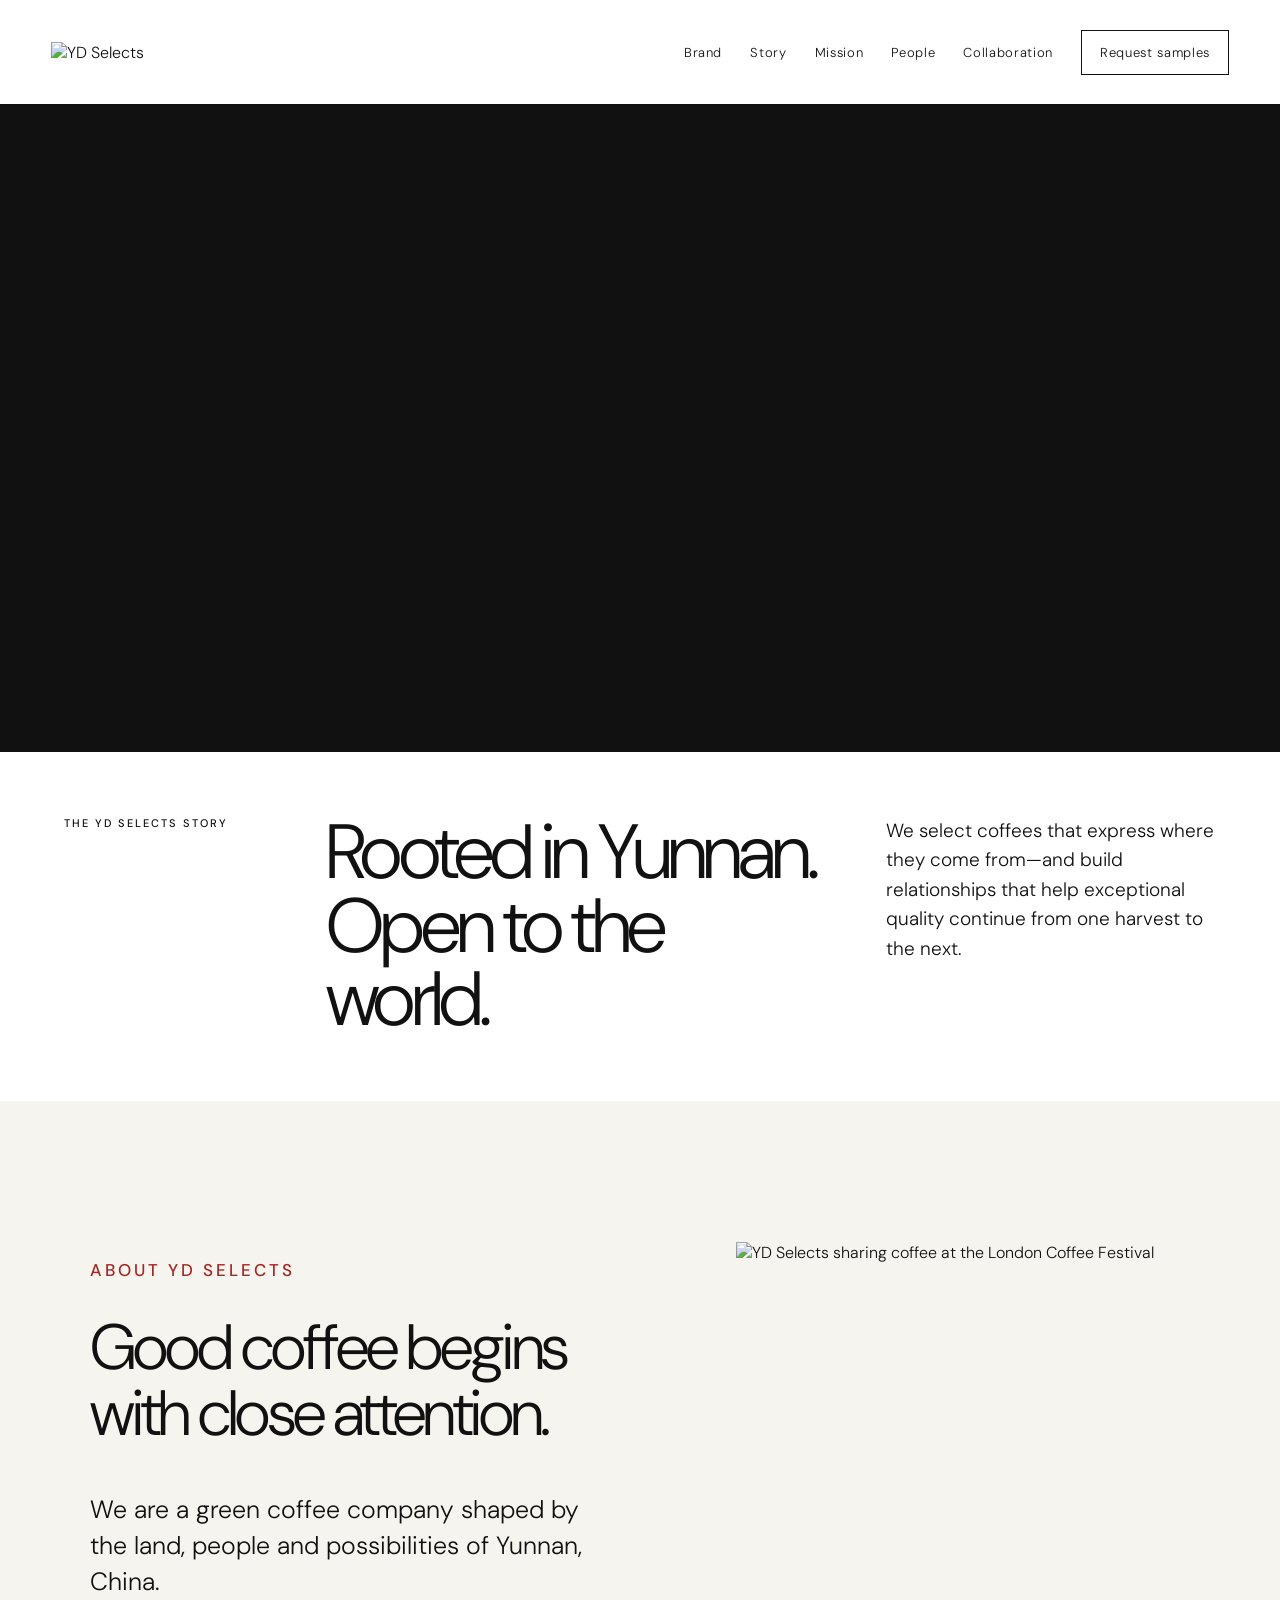
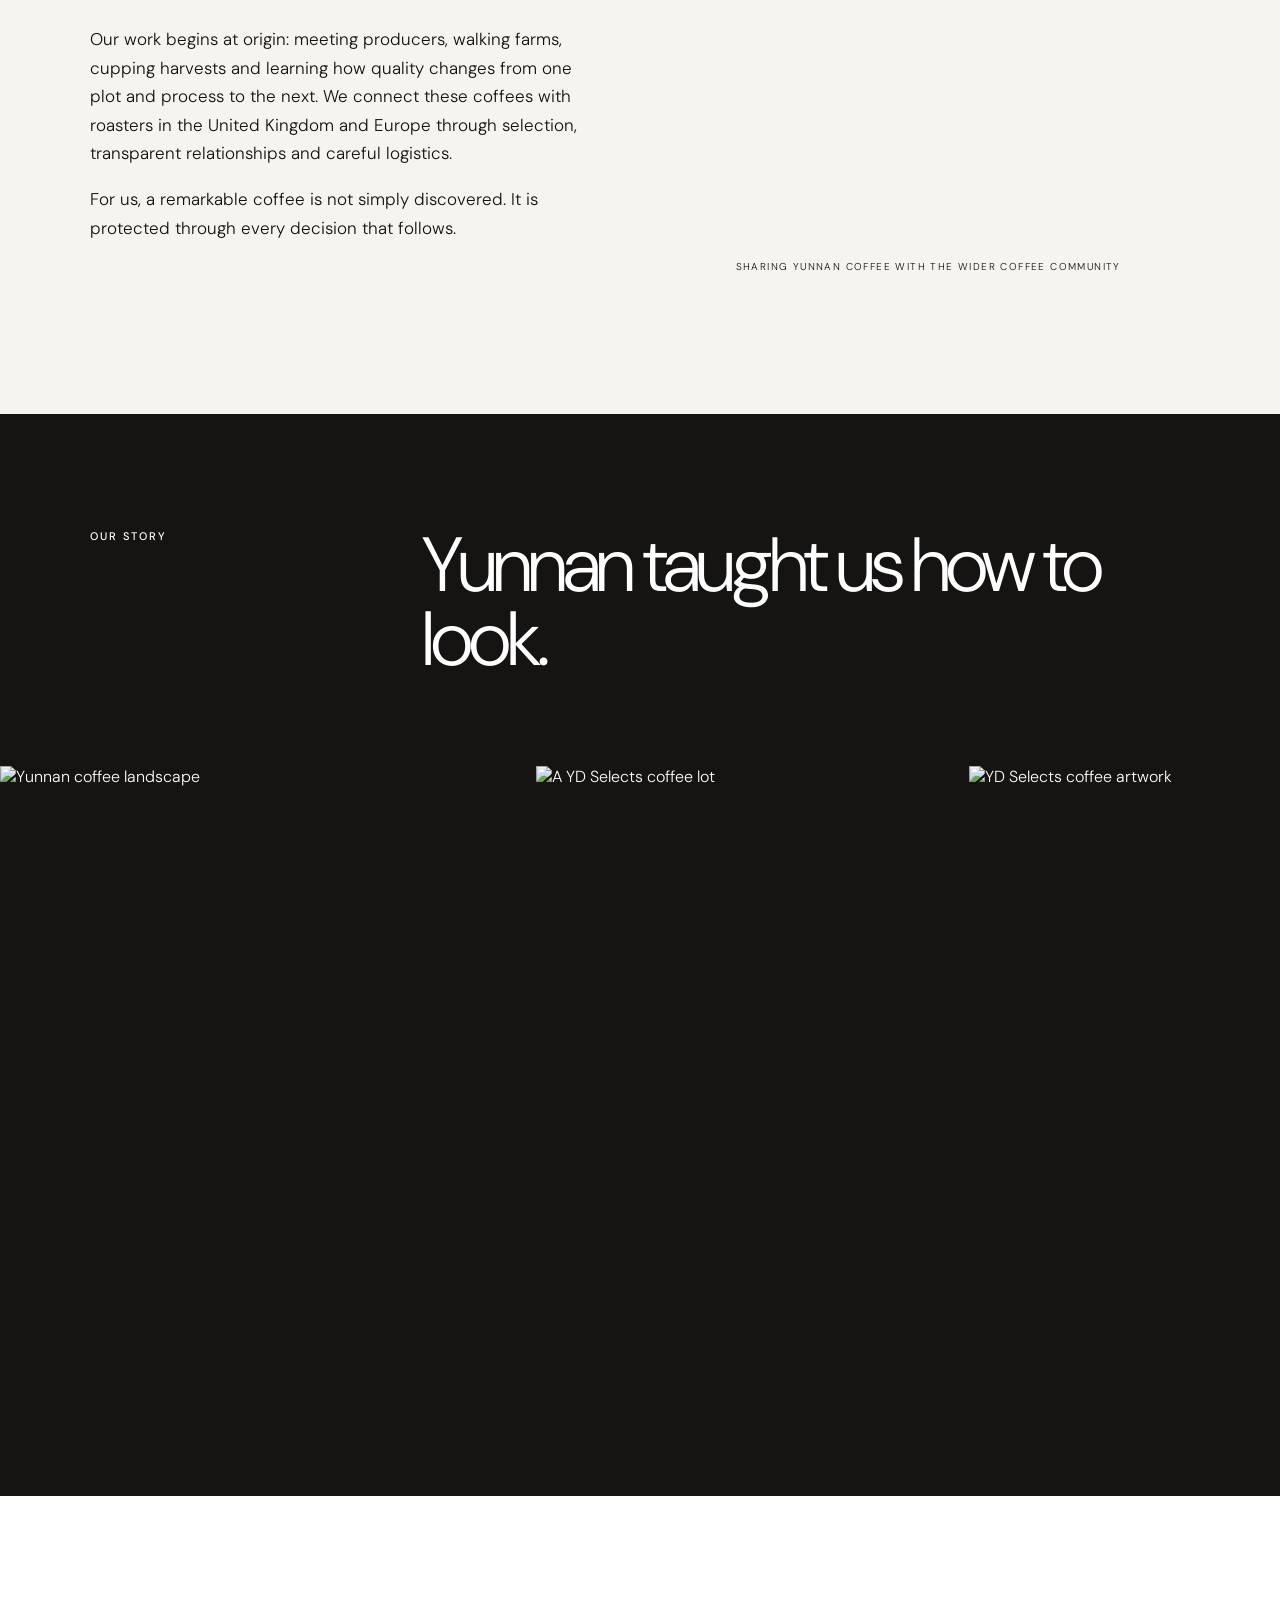
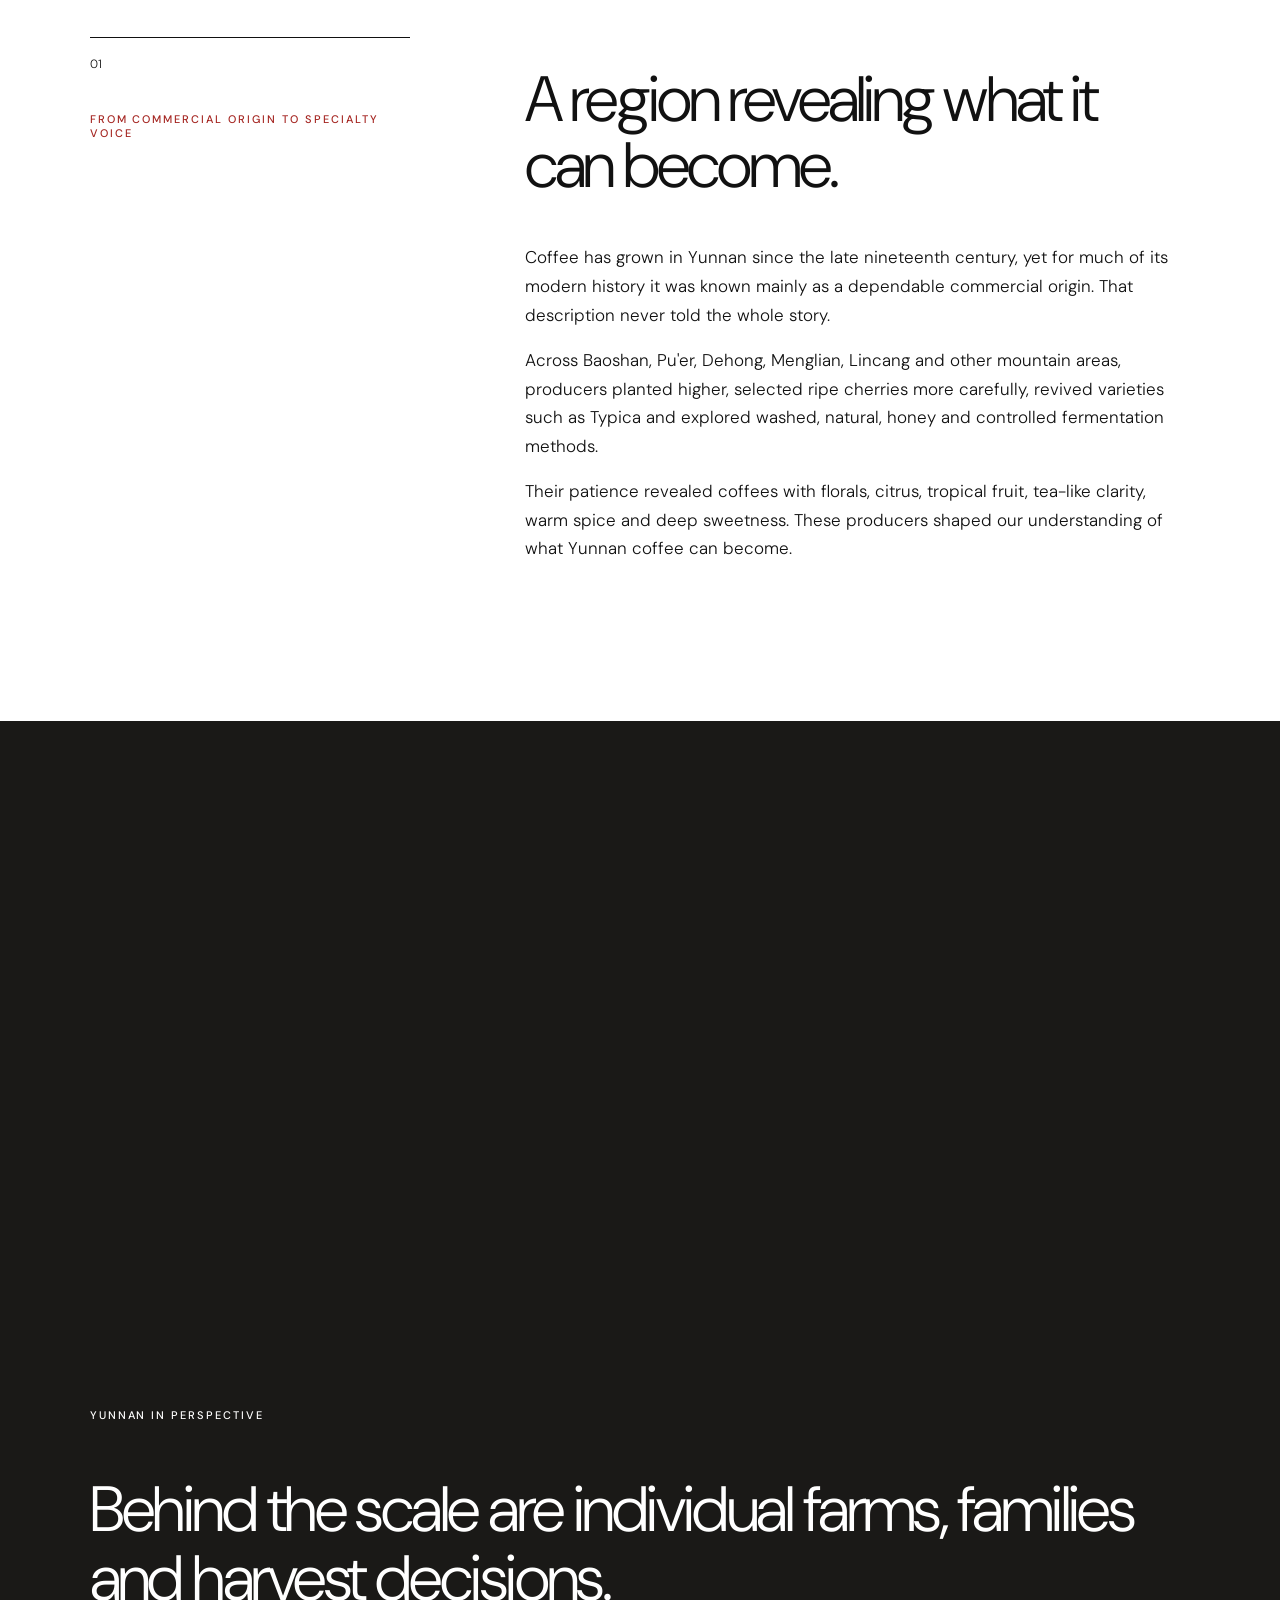
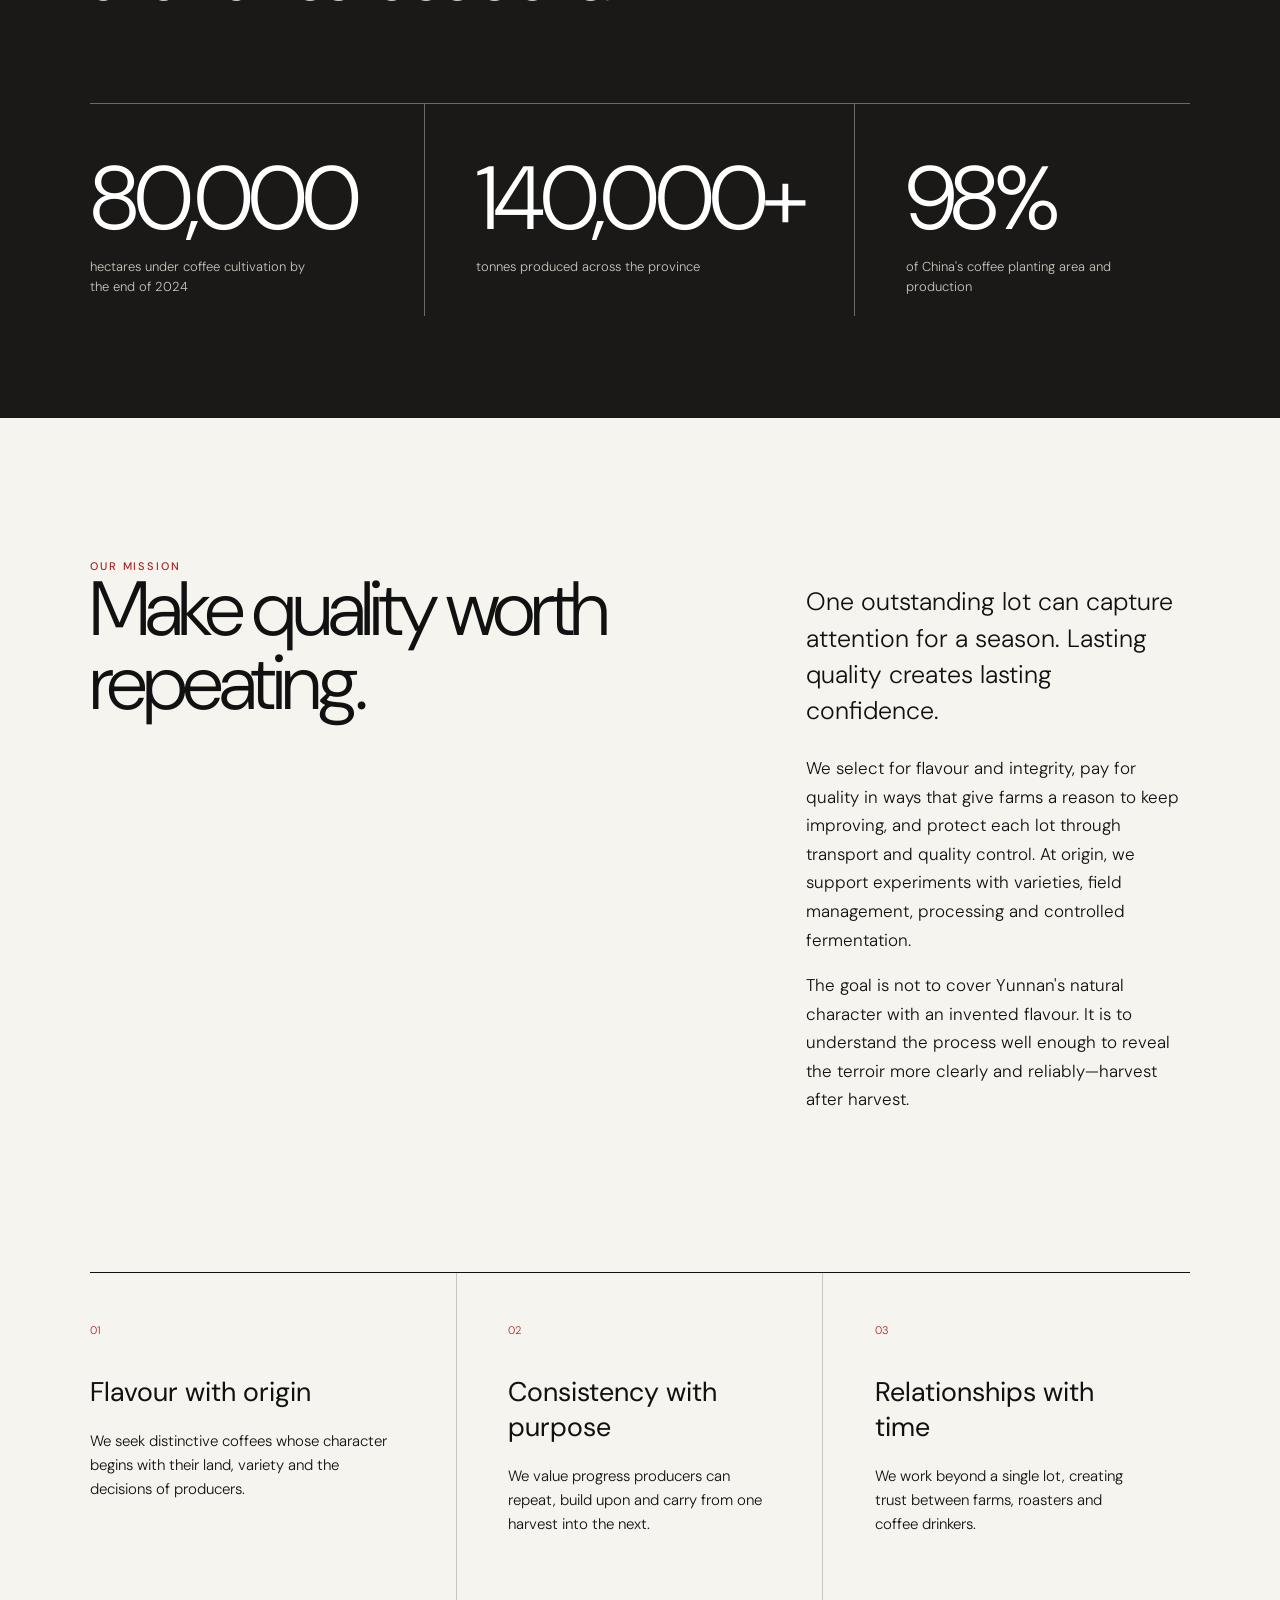
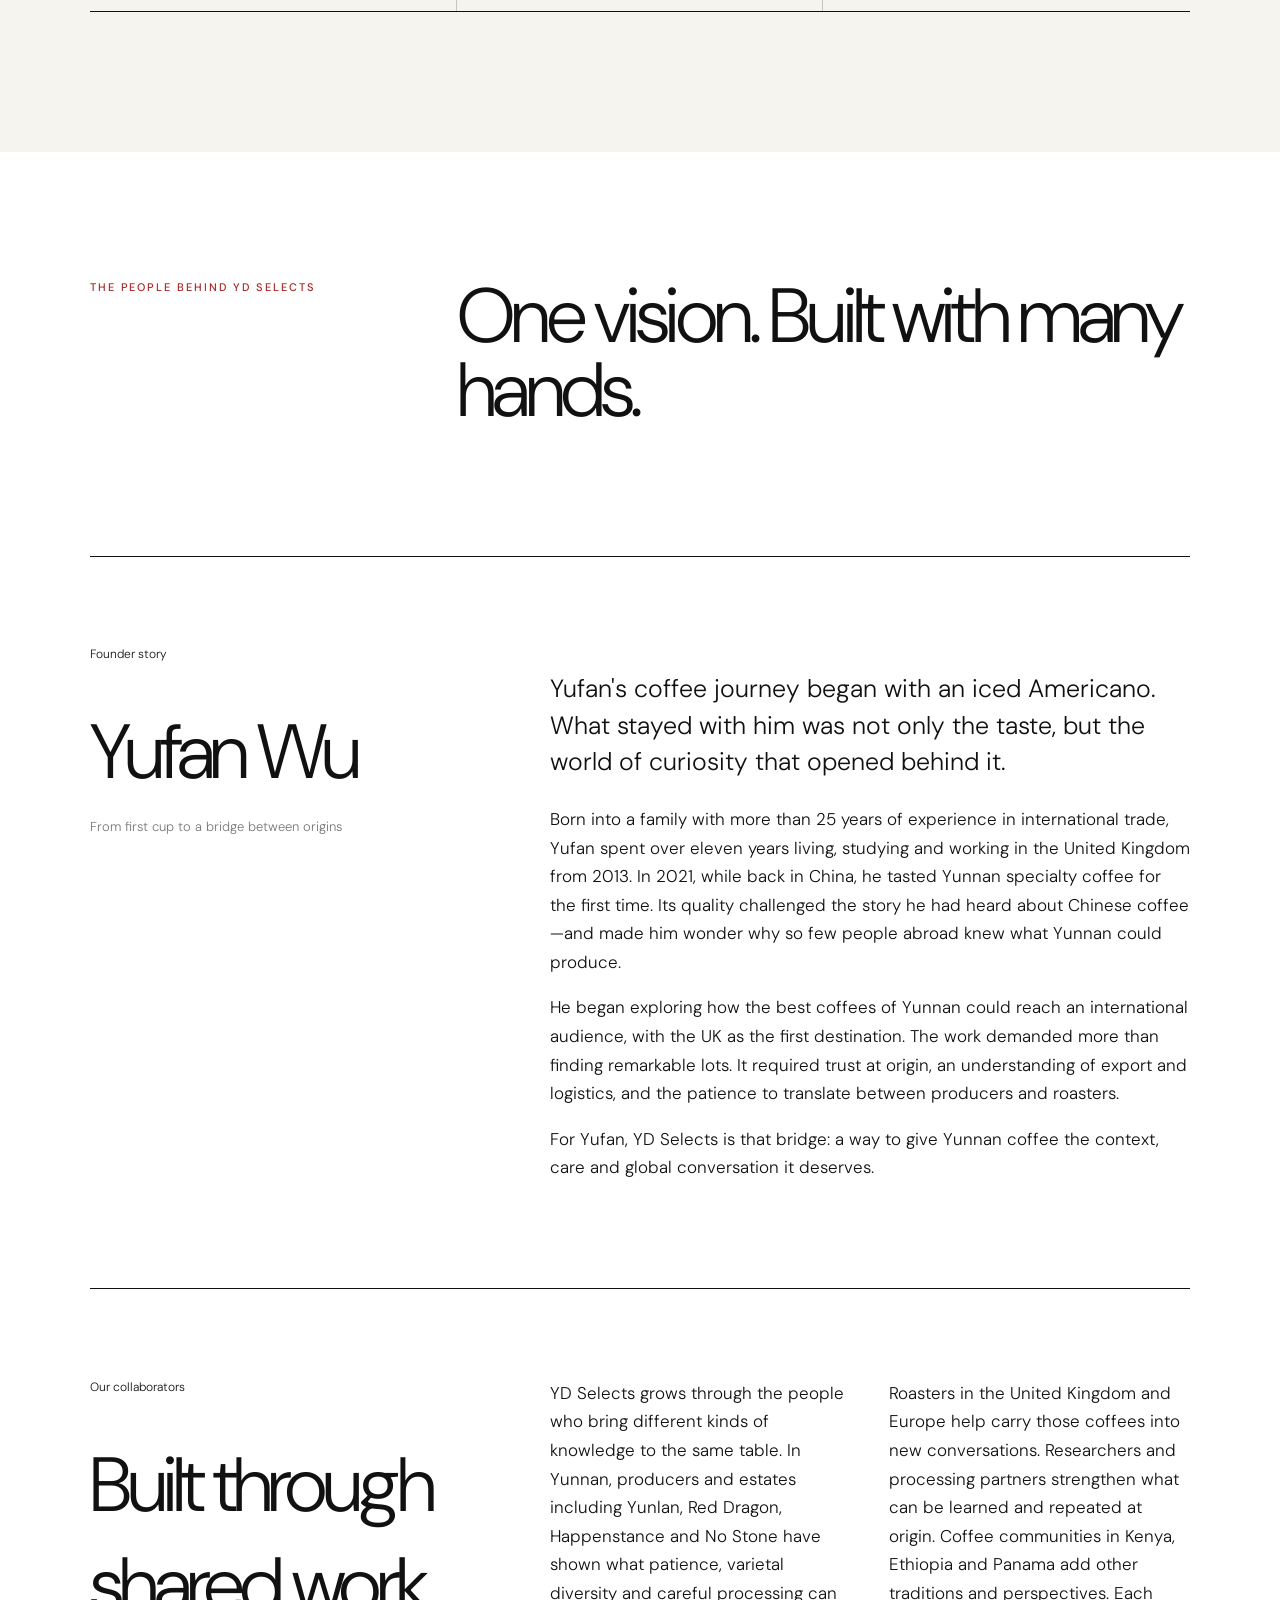
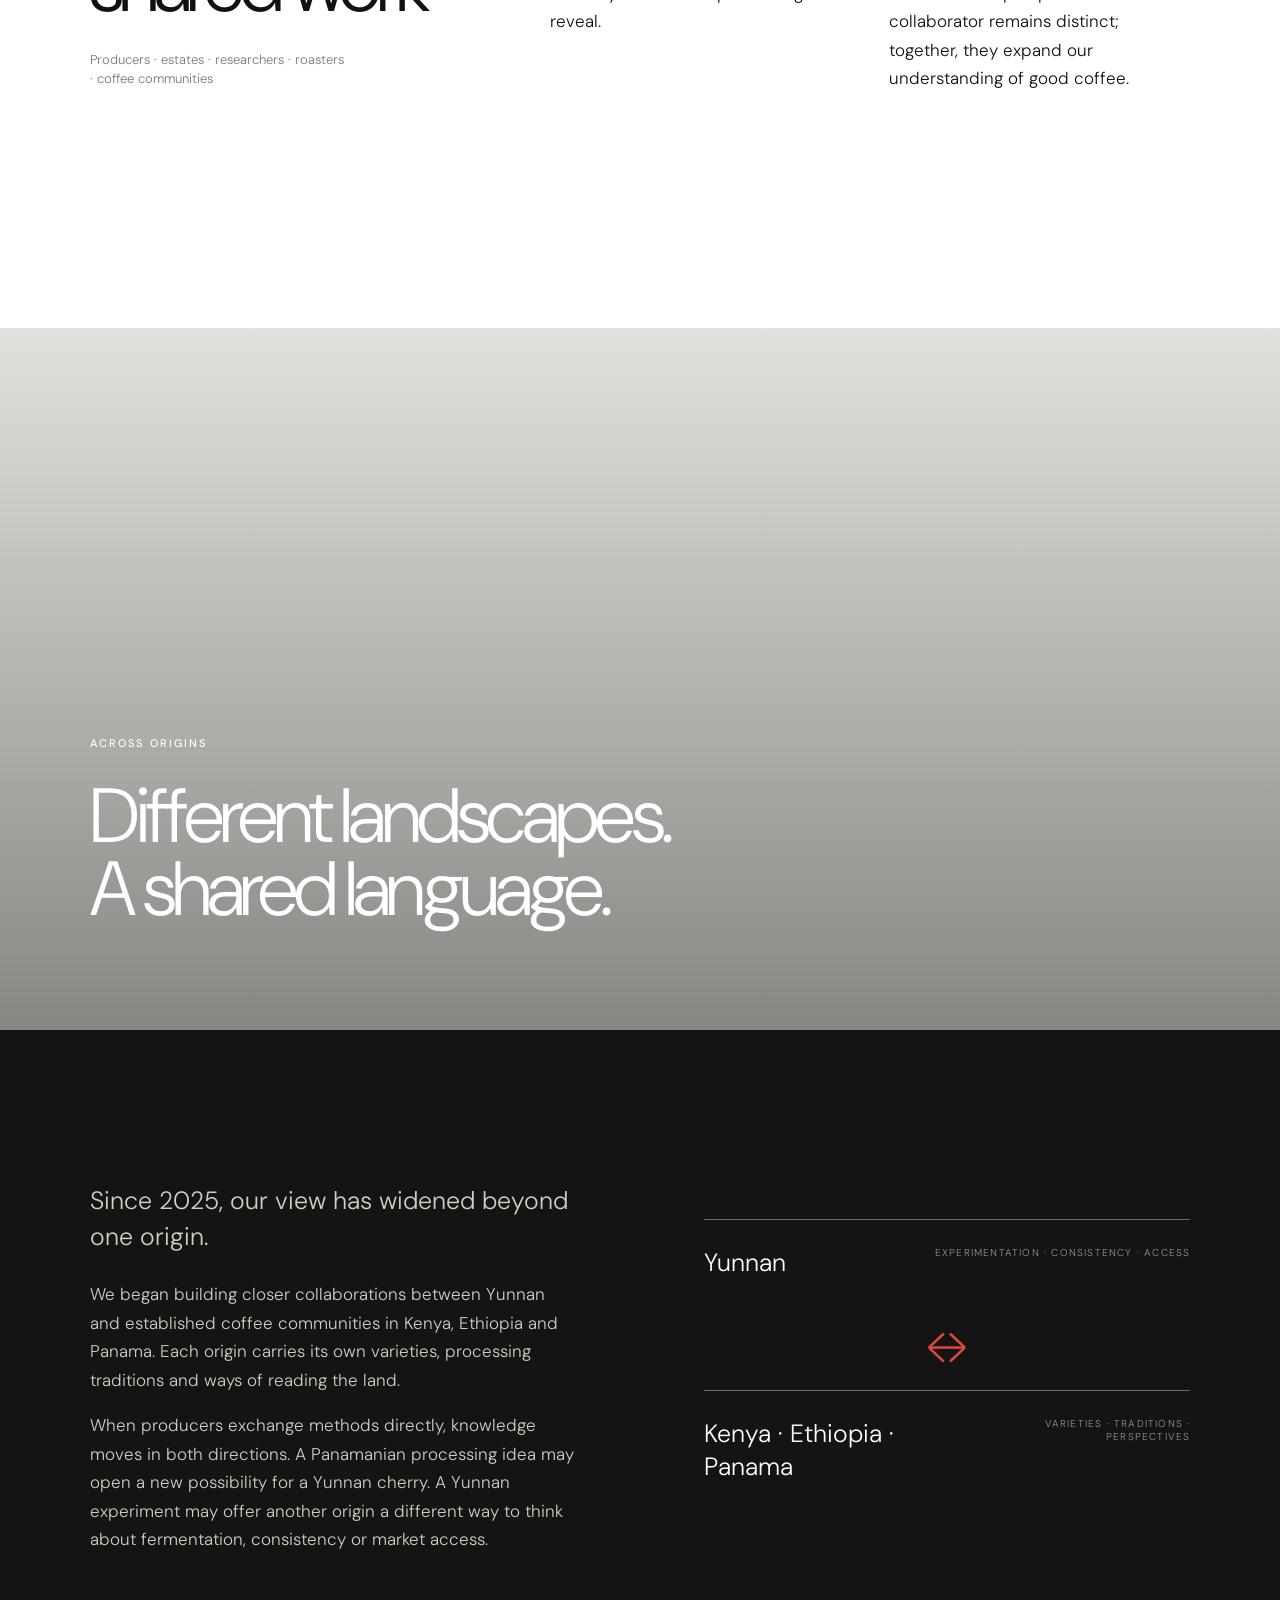
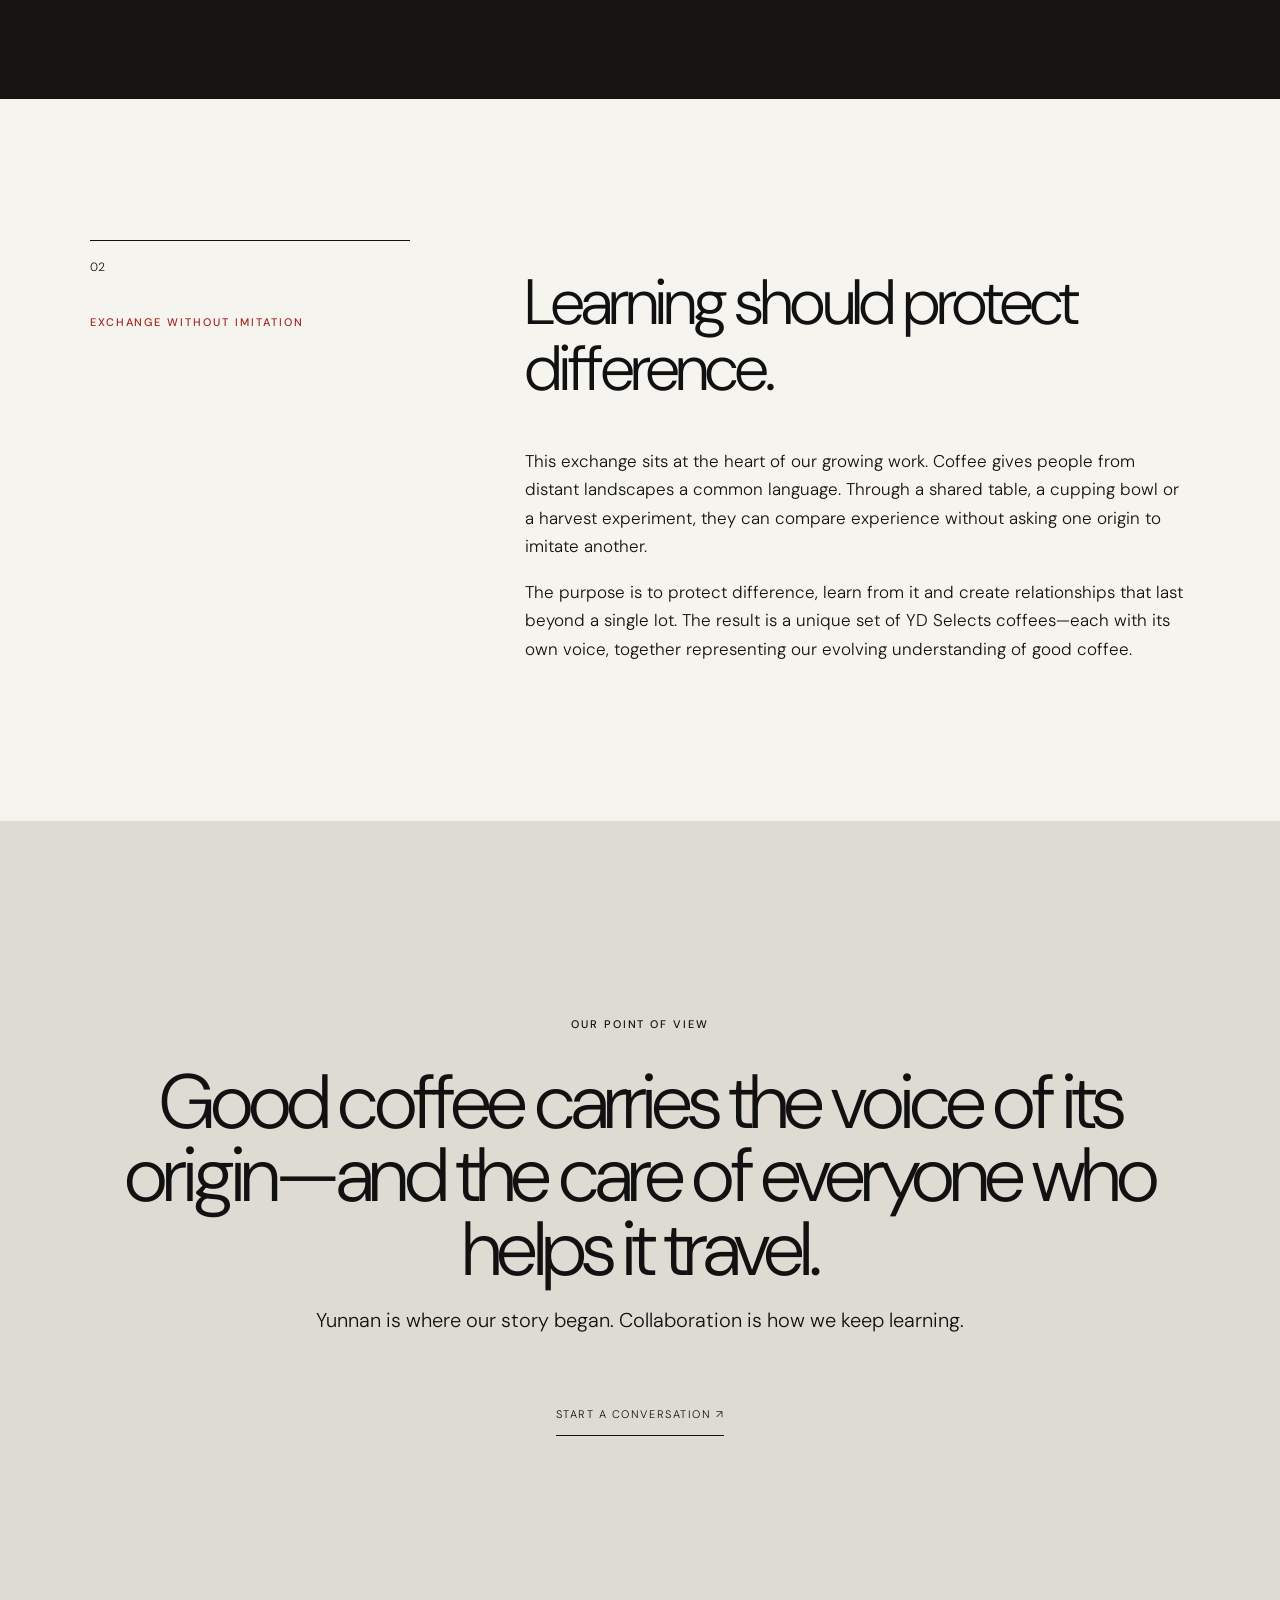
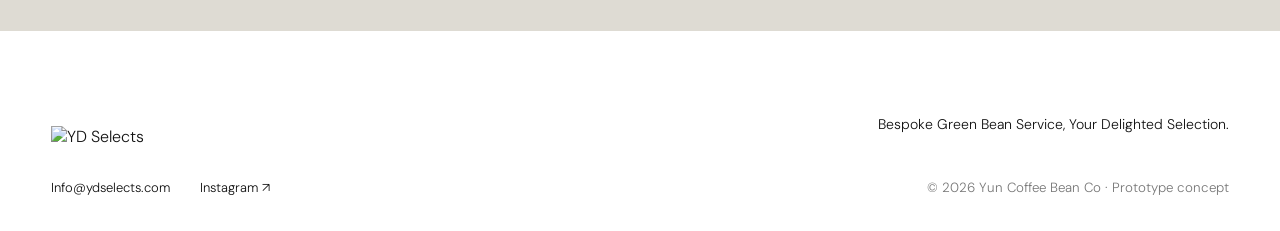
==== commit 1010f3dc: "Replace co-founder profile with collaborator story" ====
--- a/index.html
+++ b/index.html
@@ -1,17 +1,222 @@
-<!doctype html><html lang="en"><head><meta charset="utf-8"><meta name="viewport" content="width=device-width,initial-scale=1"><meta name="description" content="YD Selects connects Yunnan coffee with roasters and coffee communities across the world."><title>Our Story — YD Selects</title><link rel="preconnect" href="https://static.wixstatic.com"><link rel="preconnect" href="https://fonts.googleapis.com"><link rel="preconnect" href="https://fonts.gstatic.com" crossorigin><link href="https://fonts.googleapis.com/css2?family=DM+Sans:wght@300;400;500;600&display=swap" rel="stylesheet"><link rel="stylesheet" href="styles.css"></head><body>
-<header class="site-header"><a class="brand" href="#top"><img src="https://static.wixstatic.com/media/1f78ac_9d00f295569343c2b7b5a9b438074aad~mv2.png/v1/fill/w_368,h_102,al_c,q_85,enc_avif,quality_auto/Logo%20High%20Resolution.png" alt="YD Selects"></a><nav><a href="#brand">Brand</a><a href="#story">Story</a><a href="#mission">Mission</a><a href="#people">People</a><a href="#collaboration">Collaboration</a><a class="nav-cta" href="mailto:Info@ydselects.com">Request samples</a></nav><button class="menu-toggle" aria-label="Open menu" aria-expanded="false"><span></span><span></span></button></header>
+<!doctype html>
+<html lang="en">
+<head>
+<meta charset="utf-8">
+<meta name="viewport" content="width=device-width,initial-scale=1">
+<meta name="description" content="YD Selects connects Yunnan coffee with roasters and coffee communities across the world.">
+<title>Our Story — YD Selects</title>
+<link rel="preconnect" href="https://static.wixstatic.com">
+<link rel="preconnect" href="https://fonts.googleapis.com">
+<link rel="preconnect" href="https://fonts.gstatic.com" crossorigin>
+<link href="https://fonts.googleapis.com/css2?family=DM+Sans:wght@300;400;500;600&display=swap" rel="stylesheet">
+<link rel="stylesheet" href="styles.css">
+</head>
+<body>
+<header class="site-header">
+<a class="brand" href="#top">
+<img src="https://static.wixstatic.com/media/1f78ac_9d00f295569343c2b7b5a9b438074aad~mv2.png/v1/fill/w_368,h_102,al_c,q_85,enc_avif,quality_auto/Logo%20High%20Resolution.png" alt="YD Selects">
+</a>
+<nav>
+<a href="#brand">Brand</a>
+<a href="#story">Story</a>
+<a href="#mission">Mission</a>
+<a href="#people">People</a>
+<a href="#collaboration">Collaboration</a>
+<a class="nav-cta" href="mailto:Info@ydselects.com">Request samples</a>
+</nav>
+<button class="menu-toggle" aria-label="Open menu" aria-expanded="false">
+<span>
+</span>
+<span>
+</span>
+</button>
+</header>
 <main id="top">
-<section class="hero"><div class="hero-image"></div></section>
-<section class="hero-statement reveal" id="brand"><p class="eyebrow">The YD Selects story</p><h1>Rooted in Yunnan.<br>Open to the world.</h1><p>We select coffees that express where they come from—and build relationships that help exceptional quality continue from one harvest to the next.</p></section>
-<section class="editorial two-col about"><div class="copy reveal"><p class="eyebrow red">About YD Selects</p><h2>Good coffee begins with close attention.</h2><p class="lead">We are a green coffee company shaped by the land, people and possibilities of Yunnan, China.</p><p>Our work begins at origin: meeting producers, walking farms, cupping harvests and learning how quality changes from one plot and process to the next. We connect these coffees with roasters in the United Kingdom and Europe through selection, transparent relationships and careful logistics.</p><p>For us, a remarkable coffee is not simply discovered. It is protected through every decision that follows.</p></div><figure class="media portrait reveal"><img src="https://static.wixstatic.com/media/1f78ac_7452ba0a97ef4fe5b01701c655f81c66~mv2.jpg/v1/fill/w_900,h_1200,al_c,q_90,enc_avif,quality_auto/1f78ac_7452ba0a97ef4fe5b01701c655f81c66~mv2.jpg" alt="YD Selects sharing coffee at the London Coffee Festival"><figcaption>Sharing Yunnan coffee with the wider coffee community</figcaption></figure></section>
-<section class="story-gallery" id="story"><div class="gallery-head reveal"><p class="eyebrow">Our story</p><h2>Yunnan taught us how to look.</h2></div><div class="image-strip"><figure class="reveal"><img src="https://static.wixstatic.com/media/1f78ac_acbd502d23634e2595ac793c201eea93f000.jpg/v1/fill/w_1200,h_850,al_c,q_90,enc_avif,quality_auto/1f78ac_acbd502d23634e2595ac793c201eea93f000.jpg" alt="Yunnan coffee landscape"></figure><figure class="reveal"><img src="https://static.wixstatic.com/media/1f78ac_94b32c02f18a4ecda9632cf2c0a9537b~mv2.jpg/v1/fill/w_1000,h_850,al_c,q_90,enc_avif,quality_auto/Image-place-holder_edited_edited.jpg" alt="A YD Selects coffee lot"></figure><figure class="reveal"><img src="https://static.wixstatic.com/media/1f78ac_d875ca093c9644e190de5e3b8109b3b7~mv2.png/v1/fill/w_900,h_1200,al_c,q_90,enc_avif,quality_auto/Asset%207.png" alt="YD Selects coffee artwork"></figure></div></section>
-<section class="editorial chapter-section"><div class="chapter reveal"><p class="chapter-no">01</p><p class="eyebrow red">From commercial origin to specialty voice</p></div><div class="copy reveal"><h2>A region revealing what it can become.</h2><p>Coffee has grown in Yunnan since the late nineteenth century, yet for much of its modern history it was known mainly as a dependable commercial origin. That description never told the whole story.</p><p>Across Baoshan, Pu'er, Dehong, Menglian, Lincang and other mountain areas, producers planted higher, selected ripe cherries more carefully, revived varieties such as Typica and explored washed, natural, honey and controlled fermentation methods.</p><p>Their patience revealed coffees with florals, citrus, tropical fruit, tea-like clarity, warm spice and deep sweetness. These producers shaped our understanding of what Yunnan coffee can become.</p></div></section>
-<section class="facts"><div class="facts-image"></div><div class="facts-copy reveal"><p class="eyebrow">Yunnan in perspective</p><h2>Behind the scale are individual farms, families and harvest decisions.</h2><div class="stats"><article><strong>80,000</strong><span>hectares under coffee cultivation by the end of 2024</span></article><article><strong>140,000+</strong><span>tonnes produced across the province</span></article><article><strong>98%</strong><span>of China's coffee planting area and production</span></article></div></div></section>
-<section class="mission" id="mission"><div class="mission-title reveal"><p class="eyebrow red">Our mission</p><h2>Make quality worth repeating.</h2></div><div class="mission-copy reveal"><p class="lead">One outstanding lot can capture attention for a season. Lasting quality creates lasting confidence.</p><p>We select for flavour and integrity, pay for quality in ways that give farms a reason to keep improving, and protect each lot through transport and quality control. At origin, we support experiments with varieties, field management, processing and controlled fermentation.</p><p>The goal is not to cover Yunnan's natural character with an invented flavour. It is to understand the process well enough to reveal the terroir more clearly and reliably—harvest after harvest.</p></div></section>
-<section class="principles"><article class="reveal"><span>01</span><h3>Flavour with origin</h3><p>We seek distinctive coffees whose character begins with their land, variety and the decisions of producers.</p></article><article class="reveal"><span>02</span><h3>Consistency with purpose</h3><p>We value progress producers can repeat, build upon and carry from one harvest into the next.</p></article><article class="reveal"><span>03</span><h3>Relationships with time</h3><p>We work beyond a single lot, creating trust between farms, roasters and coffee drinkers.</p></article></section>
-<section class="founders" id="people"><div class="founders-head reveal"><p class="eyebrow red">The people behind YD Selects</p><h2>Two paths. One belief in Yunnan coffee.</h2></div><article class="founder founder-main"><div class="founder-name reveal"><p class="chapter-no">Founder story</p><h3>Yufan Wu</h3><span>From first cup to a bridge between origins</span></div><div class="founder-story reveal"><p class="lead">Yufan's coffee journey began with an iced Americano. What stayed with him was not only the taste, but the world of curiosity that opened behind it.</p><p>Born into a family with more than 25 years of experience in international trade, Yufan spent over eleven years living, studying and working in the United Kingdom from 2013. In 2021, while back in China, he tasted Yunnan specialty coffee for the first time. Its quality challenged the story he had heard about Chinese coffee—and made him wonder why so few people abroad knew what Yunnan could produce.</p><p>He began exploring how the best coffees of Yunnan could reach an international audience, with the UK as the first destination. The work demanded more than finding remarkable lots. It required trust at origin, an understanding of export and logistics, and the patience to translate between producers and roasters.</p><p>For Yufan, YD Selects is that bridge: a way to give Yunnan coffee the context, care and global conversation it deserves.</p></div></article><article class="founder founder-second"><div class="founder-name reveal"><p class="chapter-no">Co founder</p><h3>Jeremy Shen</h3><span>Quality knowledge built alongside producers</span></div><div class="founder-story reveal"><p>Jeremy's career brought him close to Yunnan estates and farmers at a time when the origin was still widely stereotyped as a source for commercial blends. Years of work in local coffee—including producer training, equipment and green-bean improvement—showed him another reality.</p><p>After tasting an exceptional competition-grade Yunnan coffee in 2023, he saw clearly that the origin could stand alongside renowned producing regions. When Jeremy and Yufan met in January 2024, their strengths aligned: deep origin knowledge and a route to international markets, united by an uncompromising focus on flavour.</p></div></article></section>
-<section class="collab-hero" id="collaboration"><div class="collab-title reveal"><p class="eyebrow">Across origins</p><h2>Different landscapes.<br>A shared language.</h2></div></section>
-<section class="collaboration"><div class="copy reveal"><p class="lead">Since 2025, our view has widened beyond one origin.</p><p>We began building closer collaborations between Yunnan and established coffee communities in Kenya, Ethiopia and Panama. Each origin carries its own varieties, processing traditions and ways of reading the land.</p><p>When producers exchange methods directly, knowledge moves in both directions. A Panamanian processing idea may open a new possibility for a Yunnan cherry. A Yunnan experiment may offer another origin a different way to think about fermentation, consistency or market access.</p></div><div class="exchange reveal"><div><span>Yunnan</span><small>experimentation · consistency · access</small></div><b>↔</b><div><span>Kenya · Ethiopia · Panama</span><small>varieties · traditions · perspectives</small></div></div></section>
-<section class="editorial chapter-section exchange-story"><div class="chapter reveal"><p class="chapter-no">02</p><p class="eyebrow red">Exchange without imitation</p></div><div class="copy reveal"><h2>Learning should protect difference.</h2><p>This exchange sits at the heart of our growing work. Coffee gives people from distant landscapes a common language. Through a shared table, a cupping bowl or a harvest experiment, they can compare experience without asking one origin to imitate another.</p><p>The purpose is to protect difference, learn from it and create relationships that last beyond a single lot. The result is a unique set of YD Selects coffees—each with its own voice, together representing our evolving understanding of good coffee.</p></div></section>
-<section class="closing"><div class="reveal"><p class="eyebrow">Our point of view</p><h2>Good coffee carries the voice of its origin—and the care of everyone who helps it travel.</h2><p>Yunnan is where our story began. Collaboration is how we keep learning.</p><a href="mailto:Info@ydselects.com">Start a conversation ↗</a></div></section>
-</main><footer><img src="https://static.wixstatic.com/media/1f78ac_9d00f295569343c2b7b5a9b438074aad~mv2.png/v1/fill/w_368,h_102,al_c,q_85,enc_avif,quality_auto/Logo%20High%20Resolution.png" alt="YD Selects"><p>Bespoke Green Bean Service, Your Delighted Selection.</p><div><a href="mailto:Info@ydselects.com">Info@ydselects.com</a><a href="https://www.instagram.com/yundiancoffee/">Instagram ↗</a></div><small>© 2026 Yun Coffee Bean Co · Prototype concept</small></footer><script src="script.js"></script></body></html>
+<section class="hero">
+<div class="hero-image">
+</div>
+</section>
+<section class="hero-statement reveal" id="brand">
+<p class="eyebrow">The YD Selects story</p>
+<h1>Rooted in Yunnan.<br>Open to the world.</h1>
+<p>We select coffees that express where they come from—and build relationships that help exceptional quality continue from one harvest to the next.</p>
+</section>
+<section class="editorial two-col about">
+<div class="copy reveal">
+<p class="eyebrow red">About YD Selects</p>
+<h2>Good coffee begins with close attention.</h2>
+<p class="lead">We are a green coffee company shaped by the land, people and possibilities of Yunnan, China.</p>
+<p>Our work begins at origin: meeting producers, walking farms, cupping harvests and learning how quality changes from one plot and process to the next. We connect these coffees with roasters in the United Kingdom and Europe through selection, transparent relationships and careful logistics.</p>
+<p>For us, a remarkable coffee is not simply discovered. It is protected through every decision that follows.</p>
+</div>
+<figure class="media portrait reveal">
+<img src="https://static.wixstatic.com/media/1f78ac_7452ba0a97ef4fe5b01701c655f81c66~mv2.jpg/v1/fill/w_900,h_1200,al_c,q_90,enc_avif,quality_auto/1f78ac_7452ba0a97ef4fe5b01701c655f81c66~mv2.jpg" alt="YD Selects sharing coffee at the London Coffee Festival">
+<figcaption>Sharing Yunnan coffee with the wider coffee community</figcaption>
+</figure>
+</section>
+<section class="story-gallery" id="story">
+<div class="gallery-head reveal">
+<p class="eyebrow">Our story</p>
+<h2>Yunnan taught us how to look.</h2>
+</div>
+<div class="image-strip">
+<figure class="reveal">
+<img src="https://static.wixstatic.com/media/1f78ac_acbd502d23634e2595ac793c201eea93f000.jpg/v1/fill/w_1200,h_850,al_c,q_90,enc_avif,quality_auto/1f78ac_acbd502d23634e2595ac793c201eea93f000.jpg" alt="Yunnan coffee landscape">
+</figure>
+<figure class="reveal">
+<img src="https://static.wixstatic.com/media/1f78ac_94b32c02f18a4ecda9632cf2c0a9537b~mv2.jpg/v1/fill/w_1000,h_850,al_c,q_90,enc_avif,quality_auto/Image-place-holder_edited_edited.jpg" alt="A YD Selects coffee lot">
+</figure>
+<figure class="reveal">
+<img src="https://static.wixstatic.com/media/1f78ac_d875ca093c9644e190de5e3b8109b3b7~mv2.png/v1/fill/w_900,h_1200,al_c,q_90,enc_avif,quality_auto/Asset%207.png" alt="YD Selects coffee artwork">
+</figure>
+</div>
+</section>
+<section class="editorial chapter-section">
+<div class="chapter reveal">
+<p class="chapter-no">01</p>
+<p class="eyebrow red">From commercial origin to specialty voice</p>
+</div>
+<div class="copy reveal">
+<h2>A region revealing what it can become.</h2>
+<p>Coffee has grown in Yunnan since the late nineteenth century, yet for much of its modern history it was known mainly as a dependable commercial origin. That description never told the whole story.</p>
+<p>Across Baoshan, Pu'er, Dehong, Menglian, Lincang and other mountain areas, producers planted higher, selected ripe cherries more carefully, revived varieties such as Typica and explored washed, natural, honey and controlled fermentation methods.</p>
+<p>Their patience revealed coffees with florals, citrus, tropical fruit, tea-like clarity, warm spice and deep sweetness. These producers shaped our understanding of what Yunnan coffee can become.</p>
+</div>
+</section>
+<section class="facts">
+<div class="facts-image">
+</div>
+<div class="facts-copy reveal">
+<p class="eyebrow">Yunnan in perspective</p>
+<h2>Behind the scale are individual farms, families and harvest decisions.</h2>
+<div class="stats">
+<article>
+<strong>80,000</strong>
+<span>hectares under coffee cultivation by the end of 2024</span>
+</article>
+<article>
+<strong>140,000+</strong>
+<span>tonnes produced across the province</span>
+</article>
+<article>
+<strong>98%</strong>
+<span>of China's coffee planting area and production</span>
+</article>
+</div>
+</div>
+</section>
+<section class="mission" id="mission">
+<div class="mission-title reveal">
+<p class="eyebrow red">Our mission</p>
+<h2>Make quality worth repeating.</h2>
+</div>
+<div class="mission-copy reveal">
+<p class="lead">One outstanding lot can capture attention for a season. Lasting quality creates lasting confidence.</p>
+<p>We select for flavour and integrity, pay for quality in ways that give farms a reason to keep improving, and protect each lot through transport and quality control. At origin, we support experiments with varieties, field management, processing and controlled fermentation.</p>
+<p>The goal is not to cover Yunnan's natural character with an invented flavour. It is to understand the process well enough to reveal the terroir more clearly and reliably—harvest after harvest.</p>
+</div>
+</section>
+<section class="principles">
+<article class="reveal">
+<span>01</span>
+<h3>Flavour with origin</h3>
+<p>We seek distinctive coffees whose character begins with their land, variety and the decisions of producers.</p>
+</article>
+<article class="reveal">
+<span>02</span>
+<h3>Consistency with purpose</h3>
+<p>We value progress producers can repeat, build upon and carry from one harvest into the next.</p>
+</article>
+<article class="reveal">
+<span>03</span>
+<h3>Relationships with time</h3>
+<p>We work beyond a single lot, creating trust between farms, roasters and coffee drinkers.</p>
+</article>
+</section>
+<section class="founders" id="people">
+<div class="founders-head reveal">
+<p class="eyebrow red">The people behind YD Selects</p>
+<h2>One vision. Built with many hands.</h2>
+</div>
+<article class="founder founder-main">
+<div class="founder-name reveal">
+<p class="chapter-no">Founder story</p>
+<h3>Yufan Wu</h3>
+<span>From first cup to a bridge between origins</span>
+</div>
+<div class="founder-story reveal">
+<p class="lead">Yufan's coffee journey began with an iced Americano. What stayed with him was not only the taste, but the world of curiosity that opened behind it.</p>
+<p>Born into a family with more than 25 years of experience in international trade, Yufan spent over eleven years living, studying and working in the United Kingdom from 2013. In 2021, while back in China, he tasted Yunnan specialty coffee for the first time. Its quality challenged the story he had heard about Chinese coffee—and made him wonder why so few people abroad knew what Yunnan could produce.</p>
+<p>He began exploring how the best coffees of Yunnan could reach an international audience, with the UK as the first destination. The work demanded more than finding remarkable lots. It required trust at origin, an understanding of export and logistics, and the patience to translate between producers and roasters.</p>
+<p>For Yufan, YD Selects is that bridge: a way to give Yunnan coffee the context, care and global conversation it deserves.</p>
+</div>
+</article>
+<article class="founder founder-second">
+<div class="founder-name reveal">
+<p class="chapter-no">Our collaborators</p>
+<h3>Built through shared work</h3>
+<span>Producers · estates · researchers · roasters · coffee communities</span>
+</div>
+<div class="founder-story reveal">
+<p>YD Selects grows through the people who bring different kinds of knowledge to the same table. In Yunnan, producers and estates including Yunlan, Red Dragon, Happenstance and No Stone have shown what patience, varietal diversity and careful processing can reveal.</p>
+<p>Roasters in the United Kingdom and Europe help carry those coffees into new conversations. Researchers and processing partners strengthen what can be learned and repeated at origin. Coffee communities in Kenya, Ethiopia and Panama add other traditions and perspectives. Each collaborator remains distinct; together, they expand our understanding of good coffee.</p>
+</div>
+</article>
+</section>
+<section class="collab-hero" id="collaboration">
+<div class="collab-title reveal">
+<p class="eyebrow">Across origins</p>
+<h2>Different landscapes.<br>A shared language.</h2>
+</div>
+</section>
+<section class="collaboration">
+<div class="copy reveal">
+<p class="lead">Since 2025, our view has widened beyond one origin.</p>
+<p>We began building closer collaborations between Yunnan and established coffee communities in Kenya, Ethiopia and Panama. Each origin carries its own varieties, processing traditions and ways of reading the land.</p>
+<p>When producers exchange methods directly, knowledge moves in both directions. A Panamanian processing idea may open a new possibility for a Yunnan cherry. A Yunnan experiment may offer another origin a different way to think about fermentation, consistency or market access.</p>
+</div>
+<div class="exchange reveal">
+<div>
+<span>Yunnan</span>
+<small>experimentation · consistency · access</small>
+</div>
+<b>↔</b>
+<div>
+<span>Kenya · Ethiopia · Panama</span>
+<small>varieties · traditions · perspectives</small>
+</div>
+</div>
+</section>
+<section class="editorial chapter-section exchange-story">
+<div class="chapter reveal">
+<p class="chapter-no">02</p>
+<p class="eyebrow red">Exchange without imitation</p>
+</div>
+<div class="copy reveal">
+<h2>Learning should protect difference.</h2>
+<p>This exchange sits at the heart of our growing work. Coffee gives people from distant landscapes a common language. Through a shared table, a cupping bowl or a harvest experiment, they can compare experience without asking one origin to imitate another.</p>
+<p>The purpose is to protect difference, learn from it and create relationships that last beyond a single lot. The result is a unique set of YD Selects coffees—each with its own voice, together representing our evolving understanding of good coffee.</p>
+</div>
+</section>
+<section class="closing">
+<div class="reveal">
+<p class="eyebrow">Our point of view</p>
+<h2>Good coffee carries the voice of its origin—and the care of everyone who helps it travel.</h2>
+<p>Yunnan is where our story began. Collaboration is how we keep learning.</p>
+<a href="mailto:Info@ydselects.com">Start a conversation ↗</a>
+</div>
+</section>
+</main>
+<footer>
+<img src="https://static.wixstatic.com/media/1f78ac_9d00f295569343c2b7b5a9b438074aad~mv2.png/v1/fill/w_368,h_102,al_c,q_85,enc_avif,quality_auto/Logo%20High%20Resolution.png" alt="YD Selects">
+<p>Bespoke Green Bean Service, Your Delighted Selection.</p>
+<div>
+<a href="mailto:Info@ydselects.com">Info@ydselects.com</a>
+<a href="https://www.instagram.com/yundiancoffee/">Instagram ↗</a>
+</div>
+<small>© 2026 Yun Coffee Bean Co · Prototype concept</small>
+</footer>
+<script src="script.js">
+</script>
+</body>
+</html>
--- a/styles.css
+++ b/styles.css
@@ -1,8 +1,2 @@
-:root{--ink:#11100f;--paper:#f4f2ed;--white:#fff;--red:#a52622;--line:#c9c5bc;--sans:'DM Sans','Helvetica Neue',Arial,sans-serif}
-*{box-sizing:border-box}html{scroll-behavior:smooth}body{margin:0;background:var(--paper);color:var(--ink);font-family:var(--sans);font-weight:300}a{color:inherit;text-decoration:none}.site-header{height:102px;position:fixed;z-index:20;top:0;left:0;right:0;display:flex;align-items:center;padding:0 3.2vw;background:rgba(255,255,255,.96);transition:.35s;box-shadow:0 1px 0 rgba(0,0,0,.05)}.site-header.compact{height:76px}.brand img{width:176px;display:block}.site-header nav{margin-left:auto;display:flex;align-items:center;gap:3.4vw;font-size:14px;letter-spacing:.04em}.site-header nav a{padding:11px 0;position:relative}.site-header nav a.active:after{content:'';position:absolute;left:0;right:0;bottom:4px;height:1px;background:#111}.site-header .nav-cta{border:1px solid #111;padding:12px 18px}.site-header .nav-cta:hover{background:#111;color:#fff}.menu-toggle{display:none;background:none;border:0}.hero{min-height:100vh;position:relative;color:#fff;display:flex;align-items:flex-end;padding:0 7vw 9vh;overflow:hidden}.hero-image{position:absolute;inset:0;background:url('https://static.wixstatic.com/media/1f78ac_acbd502d23634e2595ac793c201eea93f000.jpg/v1/fill/w_1920,h_1080,al_c,q_90,usm_0.33_1.00_0.00,enc_avif,quality_auto/1f78ac_acbd502d23634e2595ac793c201eea93f000.jpg') center/cover no-repeat;transform:scale(1.02)}.hero-shade{position:absolute;inset:0;background:linear-gradient(90deg,rgba(10,8,6,.7),rgba(10,8,6,.08) 70%),linear-gradient(0deg,rgba(10,8,6,.46),transparent 50%)}.hero-copy{position:relative;z-index:1;max-width:920px}.eyebrow,.kicker{text-transform:uppercase;letter-spacing:.2em;font-size:12px;font-weight:500}.hero h1{font-size:clamp(54px,7.4vw,112px);line-height:.91;letter-spacing:-.045em;font-weight:400;max-width:900px;margin:28px 0}.intro{font-size:clamp(17px,1.6vw,23px);line-height:1.45;max-width:640px}.scroll-cue{position:absolute;right:4vw;bottom:8vh;z-index:2;font-size:11px;text-transform:uppercase;letter-spacing:.16em;writing-mode:vertical-rl;display:flex;align-items:center;gap:14px}.scroll-cue i{height:80px;width:1px;background:#fff}.story-lead,.work-section{padding:11vw 7vw}.section-index{font-size:11px;text-transform:uppercase;letter-spacing:.18em;color:#6e6b65;border-top:1px solid var(--line);padding-top:14px}.story-grid{display:grid;grid-template-columns:1fr 1fr;gap:9vw;margin-top:9vw}.story-grid h2,.scale-heading h2,.work-head h2,.origins-copy h2,.closing h2{font-size:clamp(48px,6vw,90px);font-weight:300;line-height:.98;letter-spacing:-.045em;margin:0}.prose{font-size:18px;line-height:1.65;max-width:590px}.prose .lead{font-size:26px;line-height:1.4;margin-top:0}.land-section{display:grid;grid-template-columns:1.35fr 1fr;min-height:780px;background:#191816;color:#fff}.land-photo{position:relative;min-height:680px}.land-photo img{width:100%;height:100%;object-fit:cover;filter:saturate(.78) contrast(1.05)}.photo-caption{position:absolute;bottom:24px;left:28px;font-size:10px;text-transform:uppercase;letter-spacing:.18em}.land-copy{padding:9vw 7vw 7vw;align-self:center}.land-copy h3{font-size:clamp(38px,4vw,62px);font-weight:300;line-height:1.08;margin:28px 0 40px}.land-copy p{font-size:17px;line-height:1.65;color:#d8d5ce}.land-copy .kicker{color:#c44b45}.scale-section{padding:10vw 7vw;background:#fff}.dark{color:var(--red)}.scale-heading{max-width:900px}.stats{display:grid;grid-template-columns:repeat(3,1fr);border-top:1px solid #111;margin-top:8vw}.stat{padding:45px 5vw 30px 0;border-right:1px solid var(--line)}.stat:last-child{padding-left:4vw;border-right:0}.stat:nth-child(2){padding-left:4vw}.stat strong{display:block;font-size:clamp(58px,7vw,104px);font-weight:300;letter-spacing:-.055em}.stat span{display:block;max-width:240px;font-size:14px;line-height:1.5;margin-top:20px}.scale-note{font-size:20px;max-width:620px;margin:80px 0 0 auto;line-height:1.55}.work-section{background:var(--paper)}.work-head{display:grid;grid-template-columns:1.5fr .7fr;gap:8vw;margin-top:8vw;align-items:end}.work-head p{font-size:23px;line-height:1.5;margin:0}.principles{margin-top:9vw;border-top:1px solid #111}.principle{display:grid;grid-template-columns:80px 1fr 1fr;gap:4vw;padding:42px 0;border-bottom:1px solid var(--line);align-items:start}.principle span{color:var(--red);font-size:12px}.principle h3{font-size:28px;font-weight:400;margin:0}.principle p{font-size:17px;line-height:1.55;margin:0;max-width:520px}.quote-section{position:relative;overflow:hidden;background:var(--red);color:#fff;padding:12vw 7vw}.quote-art{position:absolute;font-size:22vw;line-height:.7;left:-2vw;bottom:-1vw;color:rgba(255,255,255,.06);font-weight:600}.quote-section blockquote{position:relative;margin:0 auto;max-width:1050px;text-align:center;font-size:clamp(36px,5vw,72px);line-height:1.16;font-weight:300;letter-spacing:-.035em}.origins-section{display:grid;grid-template-columns:1fr 1fr;gap:10vw;padding:12vw 7vw;background:#151412;color:#fff}.origins-copy .section-index{color:#aaa69e;border-color:#5a5751;margin-bottom:7vw}.origins-copy p{font-size:18px;line-height:1.65;color:#cbc7bf;max-width:600px}.origin-list{align-self:end;border-top:1px solid #5a5751}.origin-list button{font:inherit;color:#fff;width:100%;background:none;border:0;border-bottom:1px solid #5a5751;padding:25px 0;display:grid;grid-template-columns:55px 1fr auto;text-align:left;font-size:25px;cursor:pointer;transition:.25s}.origin-list button span,.origin-list button i{font-size:11px;font-style:normal;color:#8f8c85;text-transform:uppercase;letter-spacing:.12em;align-self:center}.origin-list button:hover,.origin-list button.selected{padding-left:15px;color:#e34b45}.closing{min-height:90vh;background:#dedbd3;display:grid;place-items:center;padding:10vw 7vw;text-align:center}.closing-inner{max-width:1050px}.closing h2{margin:30px 0}.closing p:not(.eyebrow){font-size:20px}.text-link{display:inline-flex;gap:30px;border-bottom:1px solid #111;padding:16px 0;margin-top:45px;text-transform:uppercase;letter-spacing:.14em;font-size:12px}.text-link span{font-size:18px}footer{background:#fff;padding:70px 4vw 35px;display:grid;grid-template-columns:1fr 1fr;gap:32px;align-items:end}footer img{width:170px}footer p{font-size:14px;justify-self:end}footer div{display:flex;gap:30px;font-size:13px}footer small{justify-self:end;color:#777}.reveal{opacity:0;transform:translateY(28px);transition:opacity .8s ease,transform .8s ease}.reveal.visible{opacity:1;transform:none}
-@media(max-width:800px){.site-header{height:76px;padding:0 22px}.brand img{width:135px}.site-header nav{display:none;position:absolute;top:76px;left:0;right:0;background:#fff;padding:30px;flex-direction:column;align-items:flex-start}.site-header nav.open{display:flex}.menu-toggle{display:block;margin-left:auto;width:32px}.menu-toggle span{display:block;height:1px;background:#111;margin:7px 0}.hero{padding:0 24px 11vh}.hero h1{font-size:53px}.scroll-cue{display:none}.story-lead,.work-section,.scale-section{padding:90px 24px}.story-grid,.work-head,.origins-section{grid-template-columns:1fr}.story-grid{gap:45px}.land-section{grid-template-columns:1fr}.land-photo{min-height:480px}.land-copy{padding:75px 24px}.stats{grid-template-columns:1fr}.stat,.stat:nth-child(2),.stat:last-child{padding:32px 0;border-right:0;border-bottom:1px solid var(--line)}.principle{grid-template-columns:45px 1fr}.principle p{grid-column:2}.quote-section{padding:100px 24px}.origins-section{padding:100px 24px;gap:70px}.closing{padding:100px 24px}.closing h2{font-size:46px}footer{grid-template-columns:1fr;padding:55px 24px}footer p,footer small{justify-self:start}.origin-list button{font-size:20px}}
-@media(prefers-reduced-motion:reduce){html{scroll-behavior:auto}.reveal{opacity:1;transform:none;transition:none}}
-
-.origin-lead{font-size:24px!important;line-height:1.45!important;color:#fff!important}.exchange-section{padding:11vw 7vw;background:#f4f2ed}.exchange-intro{display:grid;grid-template-columns:.55fr 1.45fr;gap:6vw;align-items:start}.exchange-intro h2{font-size:clamp(48px,6vw,90px);font-weight:300;line-height:.98;letter-spacing:-.045em;margin:0}.exchange-body{display:grid;grid-template-columns:1fr 1fr;gap:7vw;margin:7vw 0 9vw 28%}.exchange-body p{font-size:19px;line-height:1.65;margin:0}.exchange-flow{display:grid;grid-template-columns:1fr .8fr 1fr;border-top:1px solid #111;border-bottom:1px solid #111;align-items:stretch}.flow-origin{padding:45px 0;min-height:220px}.flow-origin:last-child{text-align:right}.flow-origin span{font-size:clamp(36px,4vw,58px);font-weight:300;letter-spacing:-.04em}.flow-origin p{font-size:14px;line-height:1.55;max-width:300px;margin-top:28px}.flow-origin:last-child p{margin-left:auto}.flow-axis{border-left:1px solid #c9c5bc;border-right:1px solid #c9c5bc;display:flex;align-items:center;justify-content:center;gap:18px;color:#a52622}.flow-axis i{font-size:10px;font-style:normal;text-transform:uppercase;letter-spacing:.15em}.flow-axis b{font-size:38px;font-weight:300}.exchange-closing{font-size:clamp(28px,3.4vw,48px);line-height:1.25;max-width:930px;margin:8vw auto 0;text-align:center;font-weight:300}
-
-@media(max-width:800px){.exchange-section{padding:90px 24px}.exchange-intro,.exchange-body{grid-template-columns:1fr}.exchange-intro{gap:28px}.exchange-body{margin:60px 0;gap:25px}.exchange-flow{grid-template-columns:1fr}.flow-origin,.flow-origin:last-child{text-align:left;min-height:0;padding:35px 0}.flow-origin:last-child p{margin-left:0}.flow-axis{border:0;border-top:1px solid #c9c5bc;border-bottom:1px solid #c9c5bc;padding:24px 0}.exchange-closing{margin-top:70px;text-align:left}}
+:root{--ink:#111;--paper:#f5f4ef;--white:#fff;--red:#a52622;--line:#c9c6be;--sans:'DM Sans','Helvetica Neue',Arial,sans-serif}*{box-sizing:border-box}html{scroll-behavior:smooth}body{margin:0;background:var(--paper);color:var(--ink);font-family:var(--sans);font-weight:300}a{color:inherit;text-decoration:none}img{display:block;width:100%}.site-header{height:104px;position:sticky;z-index:20;top:0;display:flex;align-items:center;padding:0 4vw;background:rgba(255,255,255,.97);box-shadow:0 1px 0 rgba(0,0,0,.08)}.brand img{width:176px}.site-header nav{margin-left:auto;display:flex;align-items:center;gap:2.2vw;font-size:13px;letter-spacing:.05em}.nav-cta{border:1px solid #111;padding:13px 18px}.nav-cta:hover{background:#111;color:#fff}.menu-toggle{display:none;background:none;border:0}.hero{height:72vh;min-height:620px;background:#111;padding:0 5vw}.hero-image{height:100%;background:url('https://static.wixstatic.com/media/1f78ac_acbd502d23634e2595ac793c201eea93f000.jpg/v1/fill/w_2000,h_1200,al_c,q_90,enc_avif,quality_auto/1f78ac_acbd502d23634e2595ac793c201eea93f000.jpg') center/cover no-repeat}.hero-statement{background:#fff;padding:5vw;display:grid;grid-template-columns:.6fr 1.5fr 1fr;gap:5vw;align-items:start}.eyebrow{text-transform:uppercase;letter-spacing:.18em;font-size:11px;font-weight:500;margin:0}.red{color:var(--red)}.hero-statement h1,.gallery-head h2,.mission h2,.founders-head h2,.collab-title h2,.closing h2{font-size:clamp(52px,6vw,94px);line-height:.96;letter-spacing:-.05em;font-weight:300;margin:0}.hero-statement>p:last-child{font-size:19px;line-height:1.55;margin:0}.editorial{padding:11vw 7vw}.two-col{display:grid;grid-template-columns:1fr .9fr;gap:11vw;align-items:center}.copy h2,.chapter-section h2{font-size:clamp(42px,5vw,76px);line-height:1.03;letter-spacing:-.045em;font-weight:300;margin:30px 0 45px}.copy p,.founder-story p{font-size:17px;line-height:1.68}.copy .lead,.mission-copy .lead,.founder-story .lead{font-size:25px;line-height:1.45}.media{margin:0}.media img{aspect-ratio:3/4;object-fit:cover;filter:saturate(.8)}figcaption{font-size:10px;text-transform:uppercase;letter-spacing:.14em;margin-top:12px}.story-gallery{background:#151412;color:#fff;padding:9vw 0}.gallery-head{padding:0 7vw 7vw;display:grid;grid-template-columns:.5fr 1.5fr;gap:6vw}.image-strip{display:grid;grid-template-columns:1.25fr 1fr .75fr;gap:18px;overflow:hidden}.image-strip figure{margin:0}.image-strip img{height:48vw;max-height:720px;object-fit:cover;filter:saturate(.78)}.chapter-section{display:grid;grid-template-columns:.65fr 1.35fr;gap:9vw;background:#fff}.chapter{border-top:1px solid #111;padding-top:18px}.chapter-no{font-size:12px;margin:0 0 40px}.chapter-section .copy{max-width:780px}.facts{position:relative;background:#1a1917;color:#fff}.facts-image{height:65vh;min-height:520px;background:url('https://static.wixstatic.com/media/1f78ac_94b32c02f18a4ecda9632cf2c0a9537b~mv2.jpg/v1/fill/w_1800,h_1000,al_c,q_90,enc_avif,quality_auto/Image-place-holder_edited_edited.jpg') center/cover no-repeat;opacity:.72}.facts-copy{padding:8vw 7vw}.facts-copy h2{font-size:clamp(40px,5vw,74px);font-weight:300;line-height:1.08;letter-spacing:-.04em;max-width:1050px}.stats{display:grid;grid-template-columns:repeat(3,1fr);border-top:1px solid #6f6b64;margin-top:7vw}.stats article{padding:36px 4vw 20px 0;border-right:1px solid #6f6b64}.stats article+article{padding-left:4vw}.stats article:last-child{border-right:0}.stats strong{display:block;font-size:clamp(58px,7vw,100px);font-weight:300;letter-spacing:-.055em}.stats span{display:block;max-width:230px;font-size:13px;line-height:1.5;color:#ccc7bf}.mission{padding:11vw 7vw;display:grid;grid-template-columns:1.2fr .8fr;gap:11vw}.mission-copy p{font-size:17px;line-height:1.68}.principles{display:grid;grid-template-columns:repeat(3,1fr);border-top:1px solid #111;border-bottom:1px solid #111;margin:0 7vw 11vw}.principles article{padding:45px 4vw 60px 0;border-right:1px solid var(--line)}.principles article+article{padding-left:4vw}.principles article:last-child{border-right:0}.principles span{font-size:11px;color:var(--red)}.principles h3{font-size:27px;font-weight:400;margin:35px 0 20px}.principles p{font-size:15px;line-height:1.6}.founders{background:#fff;padding:10vw 7vw}.founders-head{display:grid;grid-template-columns:.55fr 1.45fr;gap:7vw;margin-bottom:10vw}.founder{display:grid;grid-template-columns:.7fr 1.3fr;gap:9vw;padding:7vw 0;border-top:1px solid #111}.founder-name h3{font-size:clamp(48px,6vw,86px);font-weight:300;letter-spacing:-.05em;margin:15px 0}.founder-name span{display:block;font-size:13px;line-height:1.5;max-width:260px;color:#777}.founder-main .founder-story{max-width:760px}.founder-second .founder-story{display:grid;grid-template-columns:1fr 1fr;gap:3vw}.founder-second .founder-story p{margin-top:0}.collab-hero{min-height:78vh;background:linear-gradient(0deg,rgba(0,0,0,.45),rgba(0,0,0,.08)),url('https://static.wixstatic.com/media/1f78ac_7452ba0a97ef4fe5b01701c655f81c66~mv2.jpg/v1/fill/w_1800,h_1200,al_c,q_90,enc_avif,quality_auto/1f78ac_7452ba0a97ef4fe5b01701c655f81c66~mv2.jpg') center 38%/cover no-repeat;color:#fff;display:flex;align-items:flex-end;padding:8vw 7vw}.collab-title{max-width:1000px}.collab-title .eyebrow{margin-bottom:30px}.collaboration{background:#151412;color:#fff;padding:10vw 7vw;display:grid;grid-template-columns:1fr 1fr;gap:10vw}.collaboration .copy p{color:#d2cec6}.exchange{align-self:center}.exchange>div{border-top:1px solid #716d66;padding:26px 0;display:flex;justify-content:space-between;gap:20px}.exchange span{font-size:25px}.exchange small{font-size:10px;text-transform:uppercase;letter-spacing:.12em;color:#99958e;text-align:right}.exchange b{display:block;color:#d84a43;font-size:42px;font-weight:300;text-align:center;padding:15px}.exchange-story{background:var(--paper)}.closing{min-height:90vh;background:#dedbd3;padding:11vw 7vw;display:grid;place-items:center;text-align:center}.closing>div{max-width:1100px}.closing .eyebrow{margin-bottom:35px}.closing p:not(.eyebrow){font-size:20px}.closing a{display:inline-block;margin-top:40px;border-bottom:1px solid #111;padding:14px 0;text-transform:uppercase;letter-spacing:.14em;font-size:11px}footer{background:#fff;padding:70px 4vw 35px;display:grid;grid-template-columns:1fr 1fr;gap:32px;align-items:end}footer img{width:170px}footer p{font-size:14px;justify-self:end}footer div{display:flex;gap:30px;font-size:13px}footer small{justify-self:end;color:#777}.reveal{opacity:0;transform:translateY(24px);transition:opacity .8s ease,transform .8s ease}.reveal.visible{opacity:1;transform:none}
+@media(max-width:800px){.site-header{height:76px;padding:0 22px}.brand img{width:135px}.site-header nav{display:none;position:absolute;top:76px;left:0;right:0;background:#fff;padding:28px;flex-direction:column;align-items:flex-start}.site-header nav.open{display:flex}.menu-toggle{display:block;margin-left:auto;width:32px}.menu-toggle span{display:block;height:1px;background:#111;margin:7px 0}.hero{height:62vh;min-height:500px;padding:0}.hero-statement,.two-col,.chapter-section,.mission,.collaboration,.founder,.founders-head{grid-template-columns:1fr}.hero-statement{padding:60px 24px;gap:28px}.hero-statement h1{font-size:50px}.editorial,.mission,.collaboration{padding:90px 24px}.about{gap:60px}.story-gallery{padding:90px 0}.gallery-head{grid-template-columns:1fr;padding:0 24px 60px;gap:28px}.image-strip{display:flex;overflow-x:auto;padding:0 24px}.image-strip figure{min-width:82vw}.image-strip img{height:68vh}.chapter-section{gap:55px}.facts-image{height:50vh;min-height:420px}.facts-copy{padding:75px 24px}.stats{grid-template-columns:1fr}.stats article,.stats article+article{padding:28px 0;border-right:0;border-bottom:1px solid #6f6b64}.principles{grid-template-columns:1fr;margin:0 24px 90px}.principles article,.principles article+article{padding:35px 0;border-right:0;border-bottom:1px solid var(--line)}.founders{padding:90px 24px}.founders-head{gap:28px;margin-bottom:80px}.founder{gap:40px;padding:70px 0}.founder-second .founder-story{grid-template-columns:1fr}.collab-hero{min-height:70vh;padding:70px 24px}.collab-title h2,.closing h2{font-size:48px}.exchange>div{display:block}.exchange small{display:block;text-align:left;margin-top:12px}.closing{padding:100px 24px}footer{grid-template-columns:1fr;padding:55px 24px}footer p,footer small{justify-self:start}}@media(prefers-reduced-motion:reduce){html{scroll-behavior:auto}.reveal{opacity:1;transform:none;transition:none}}
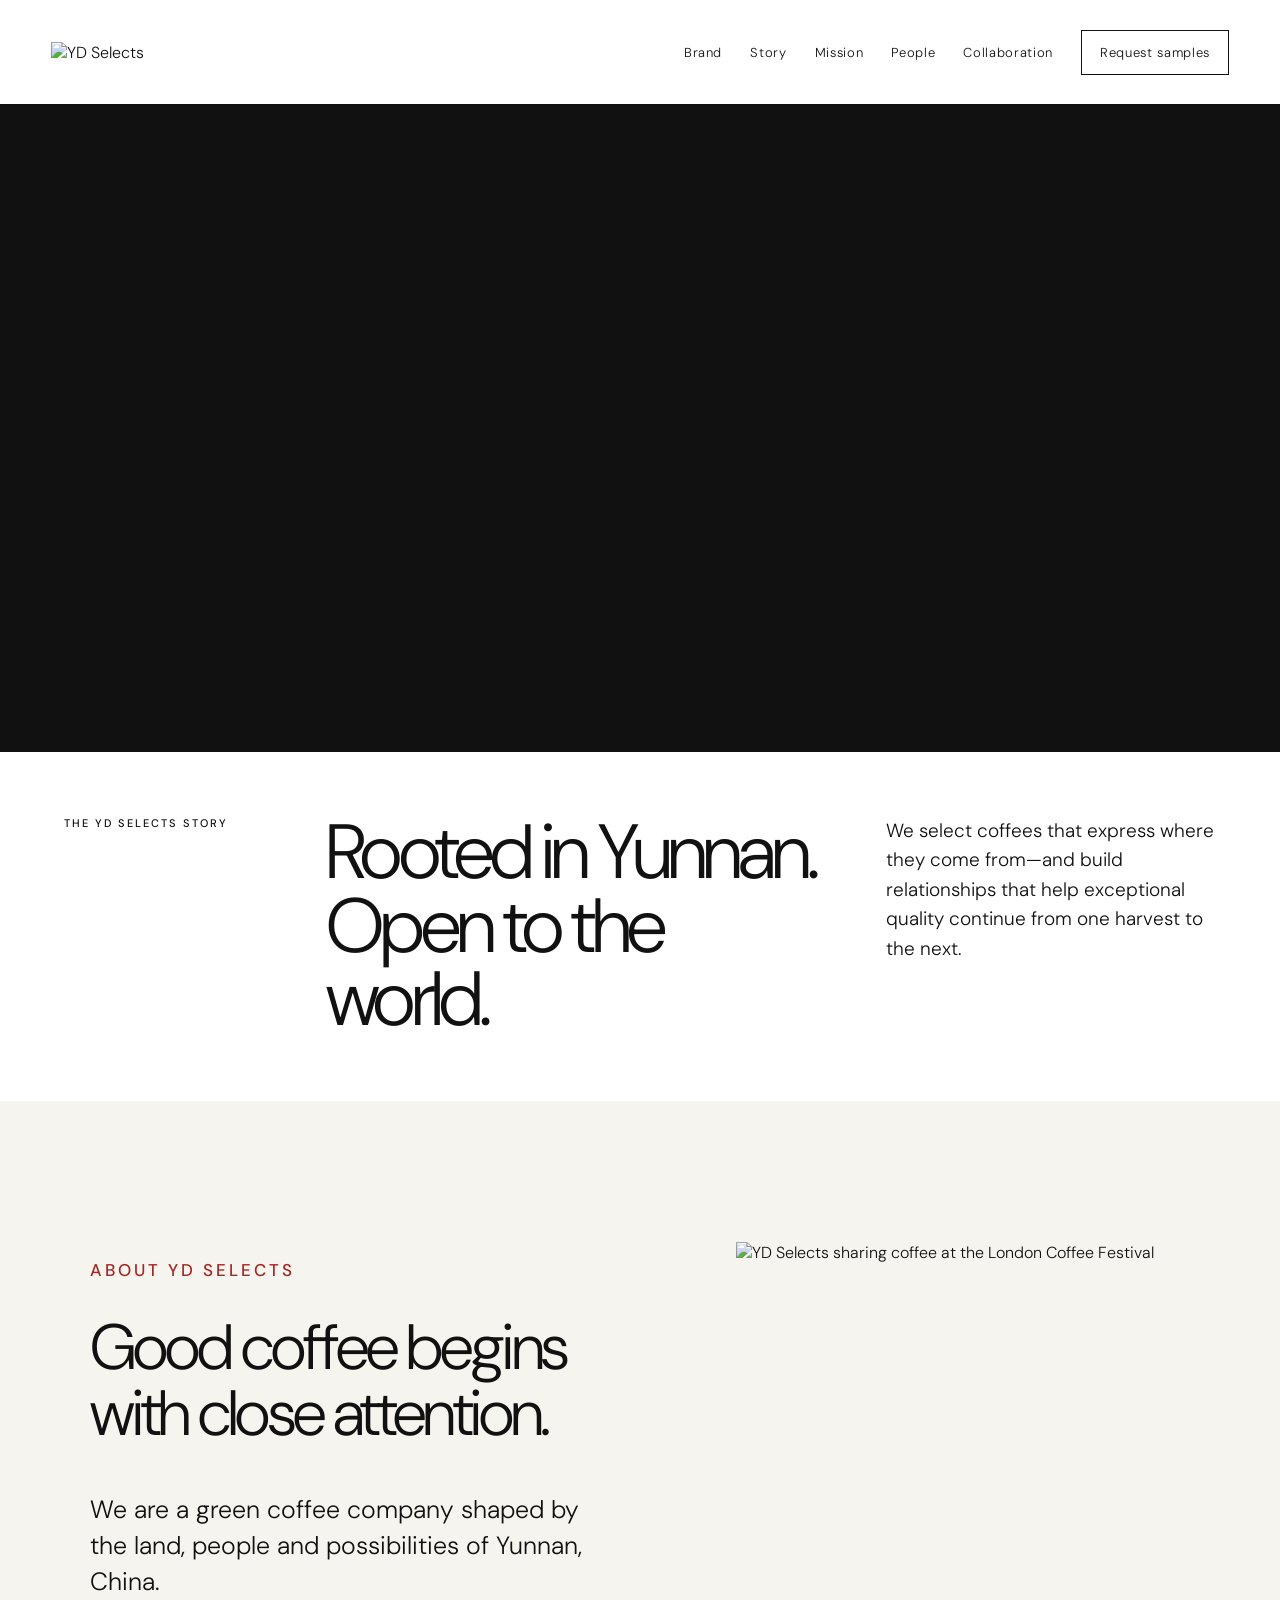
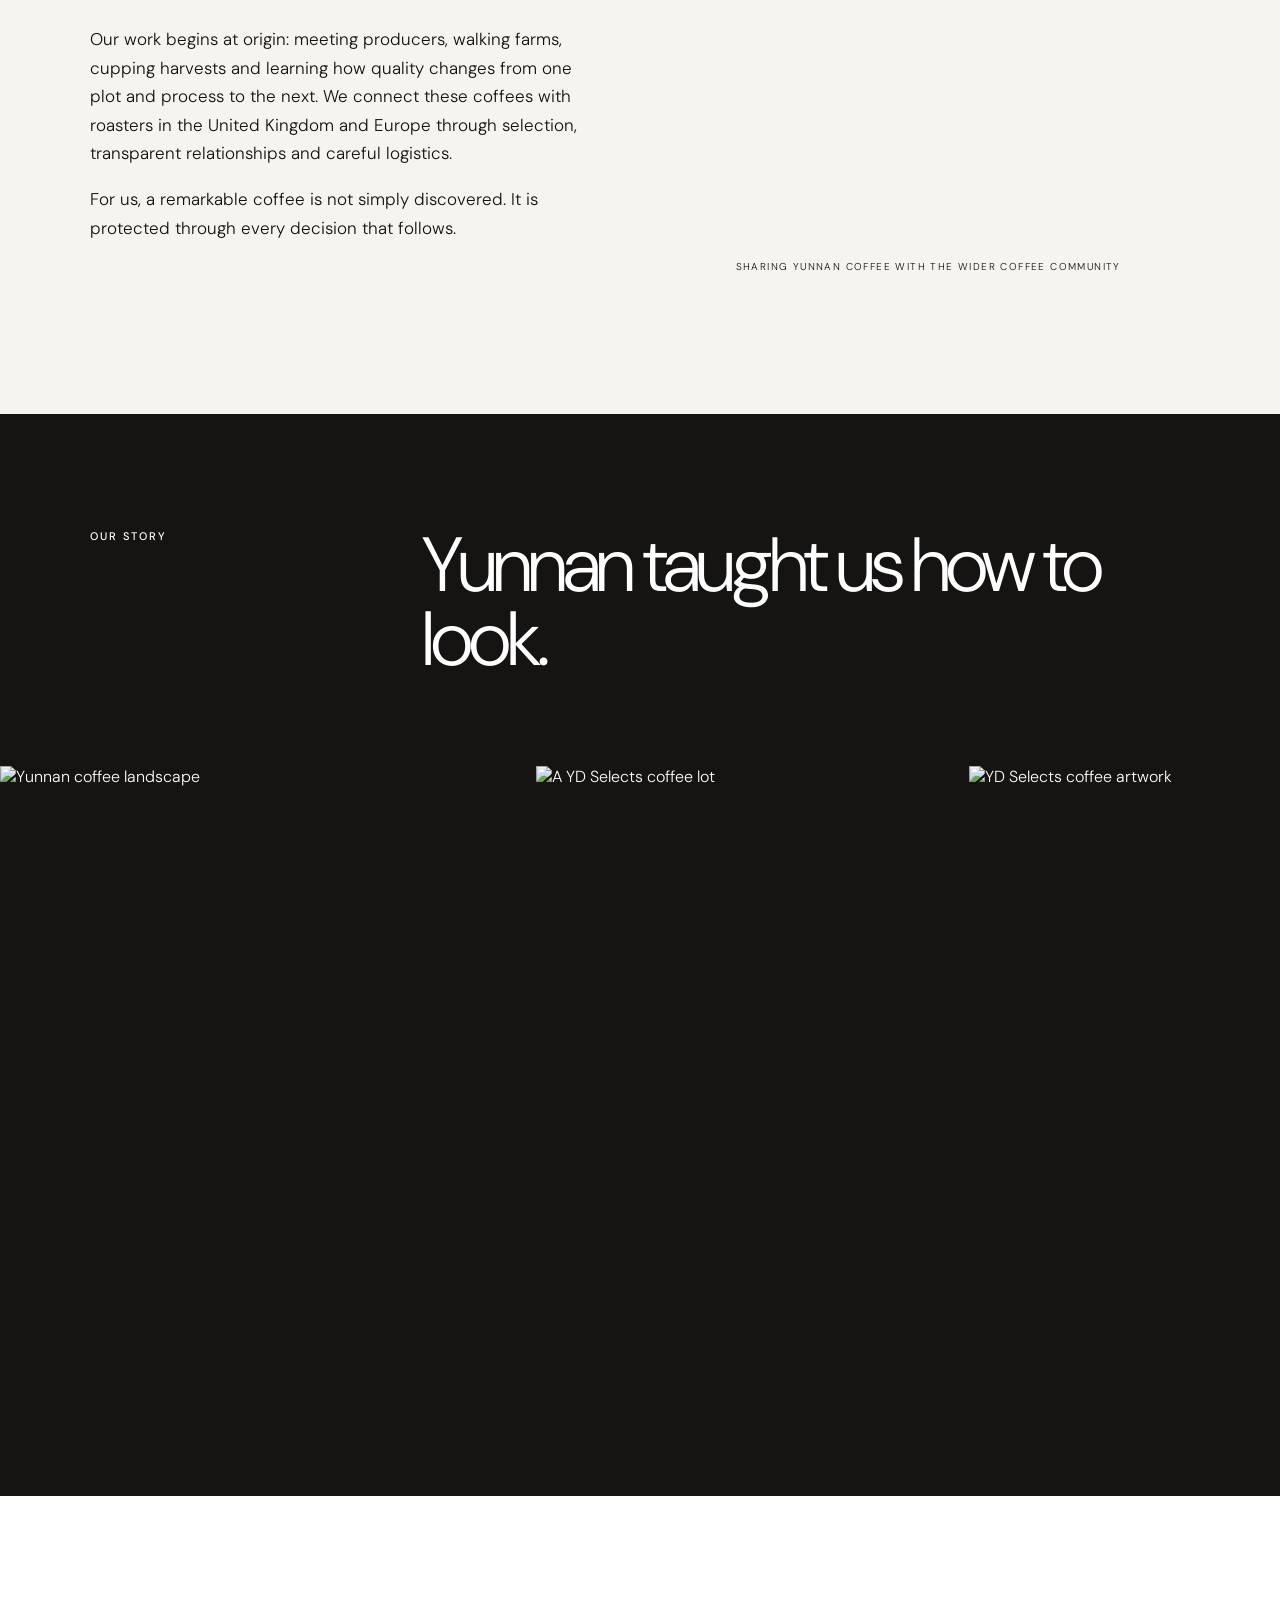
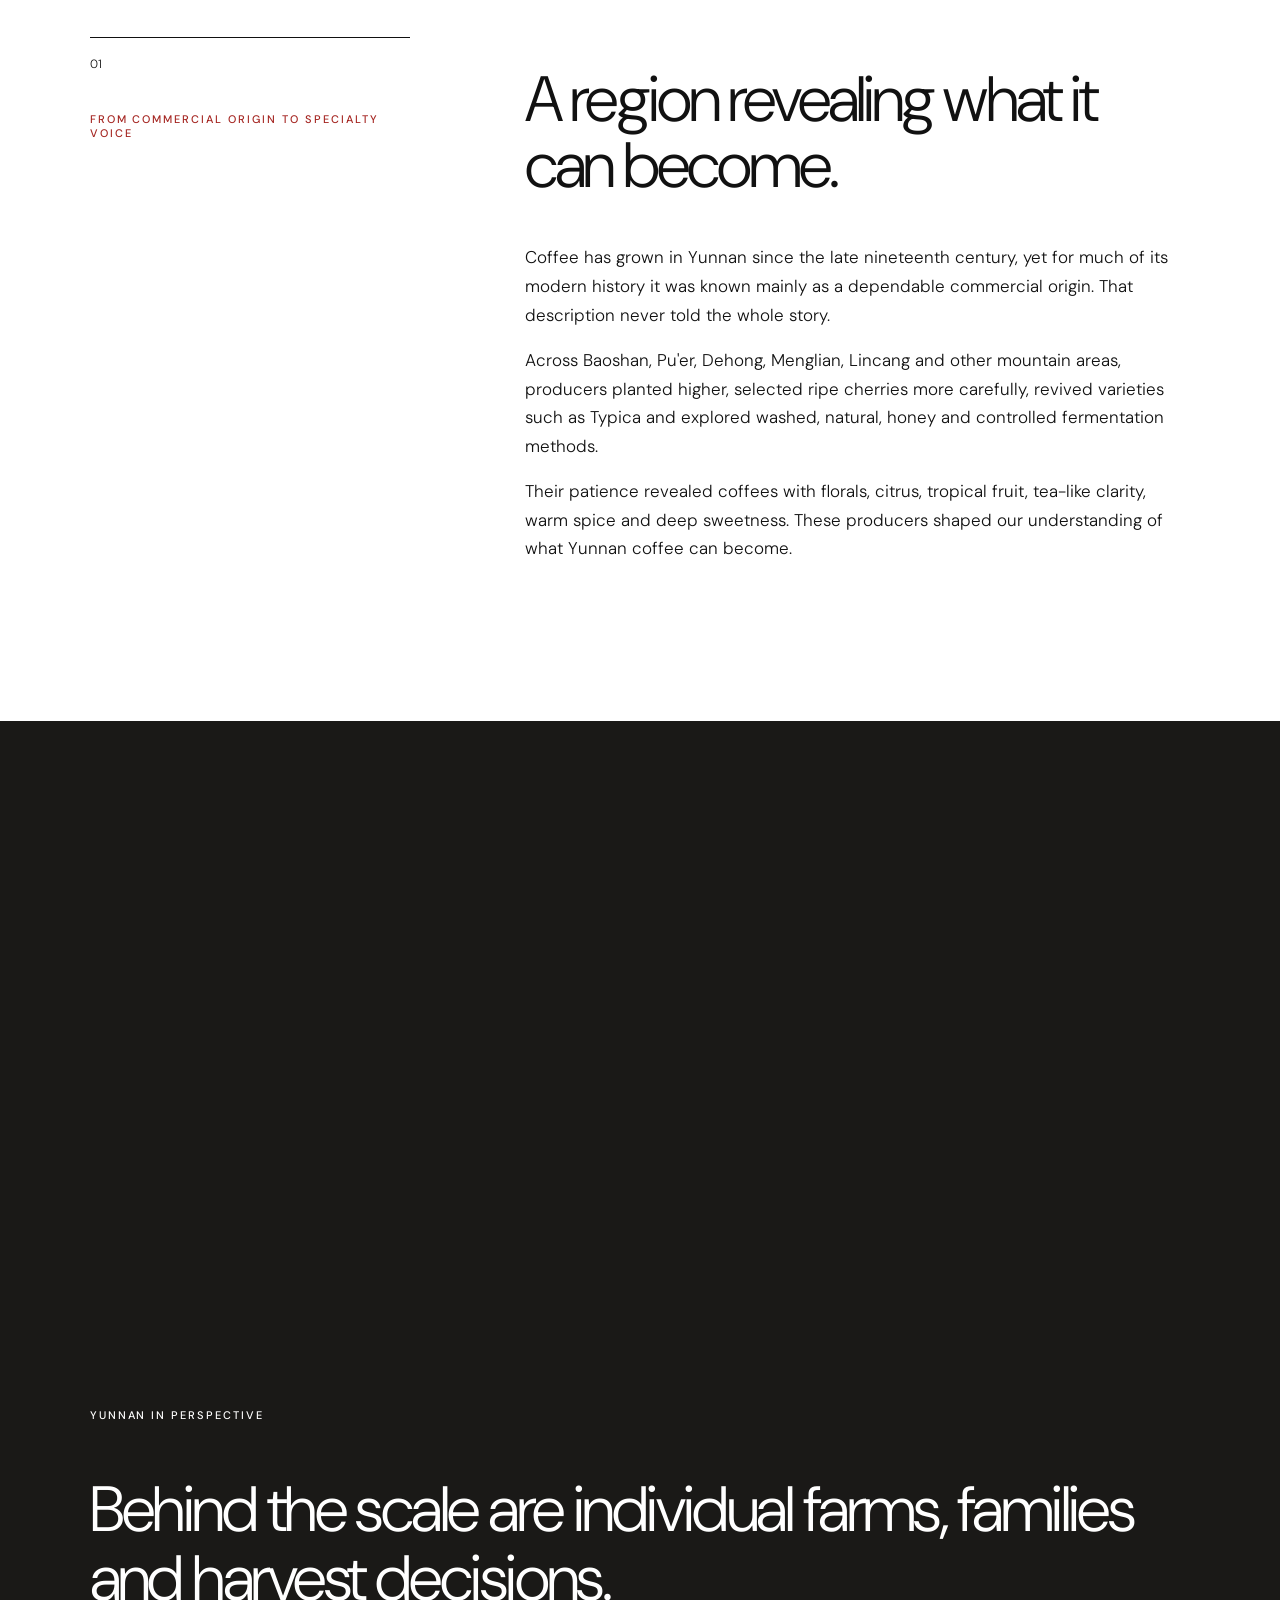
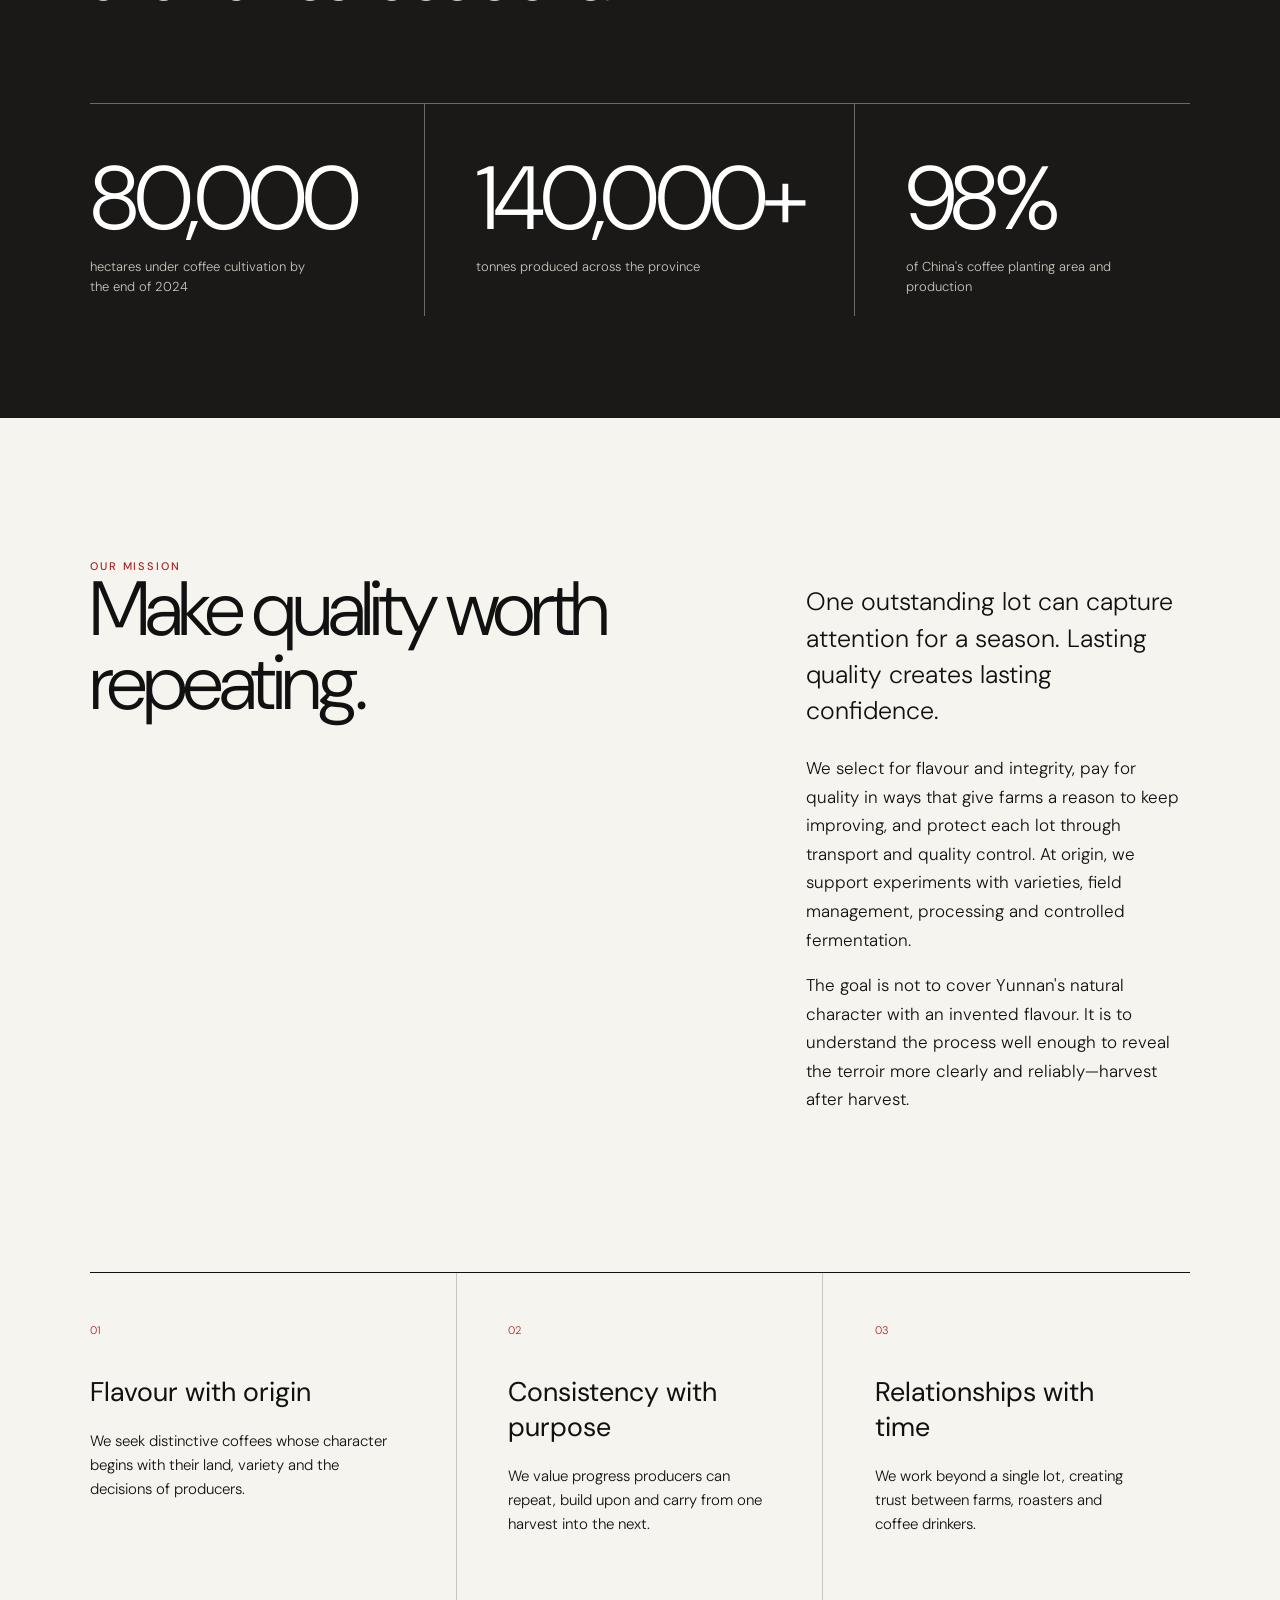
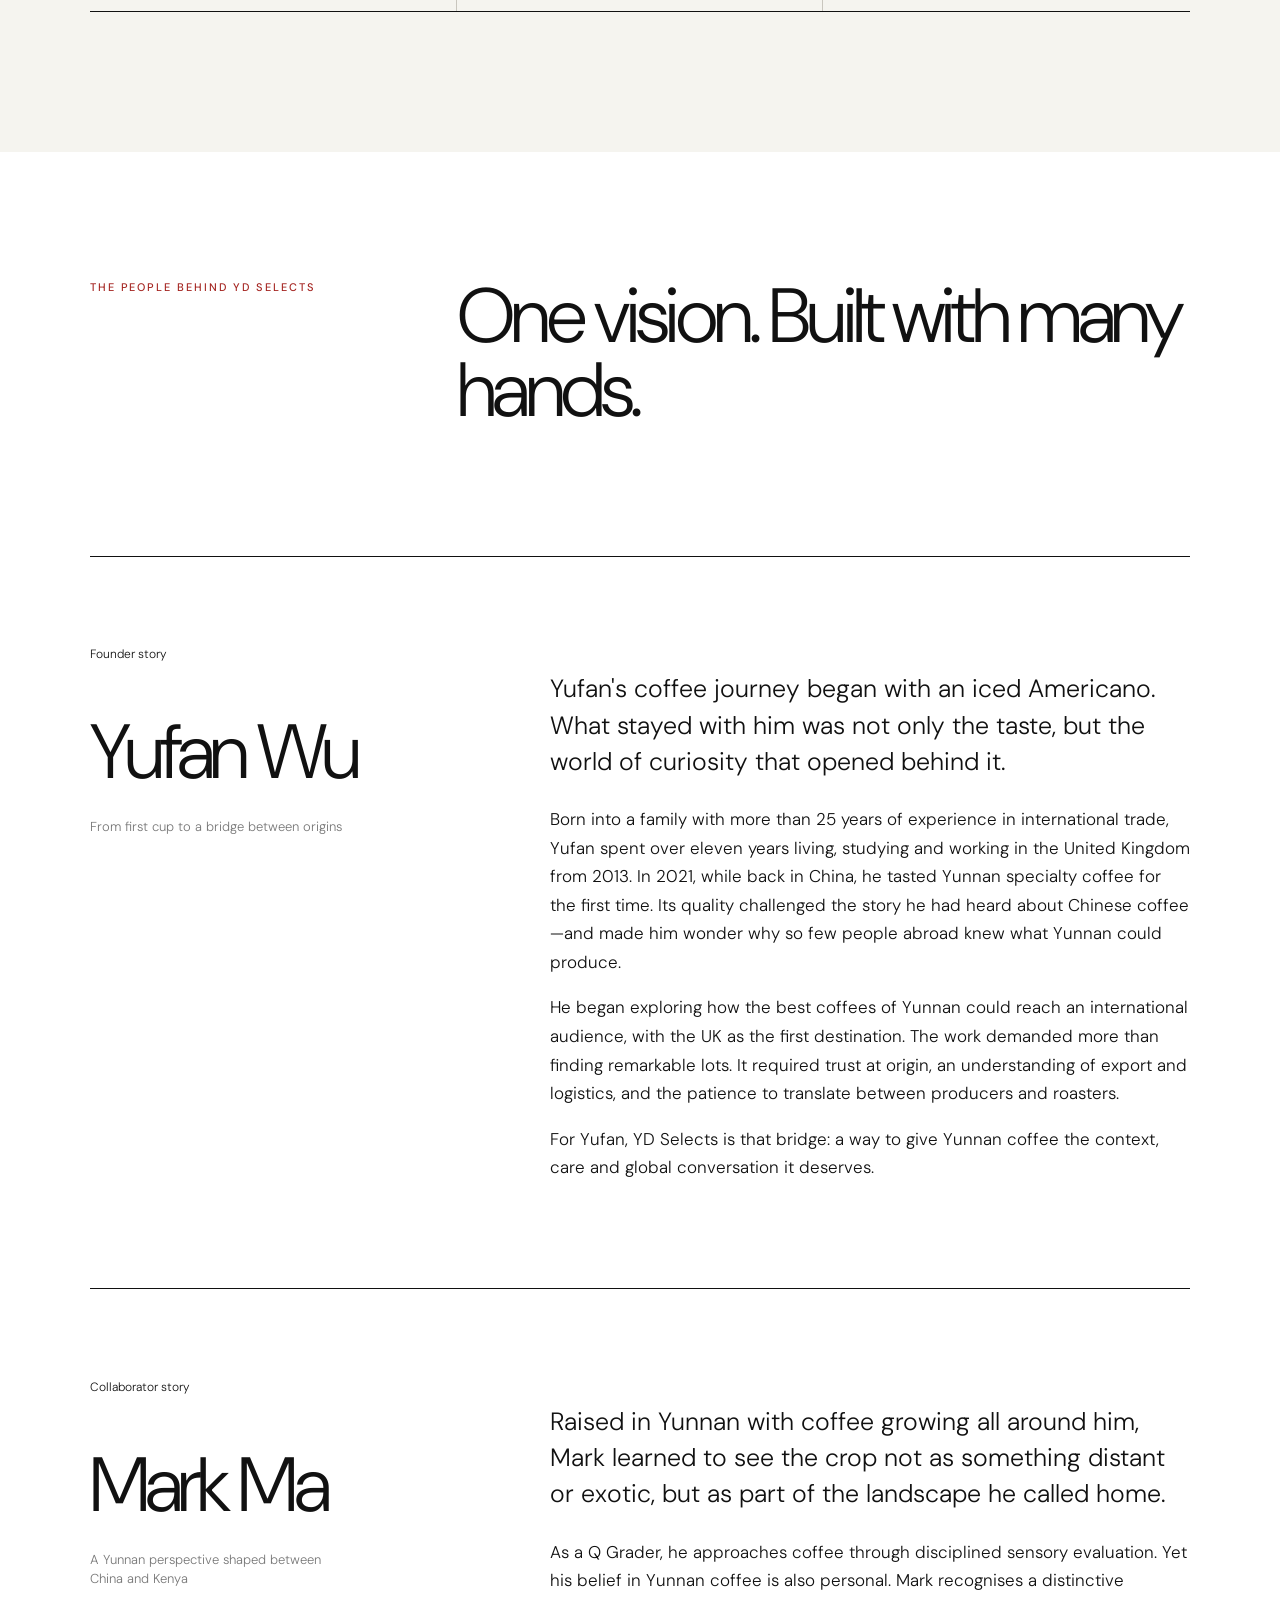
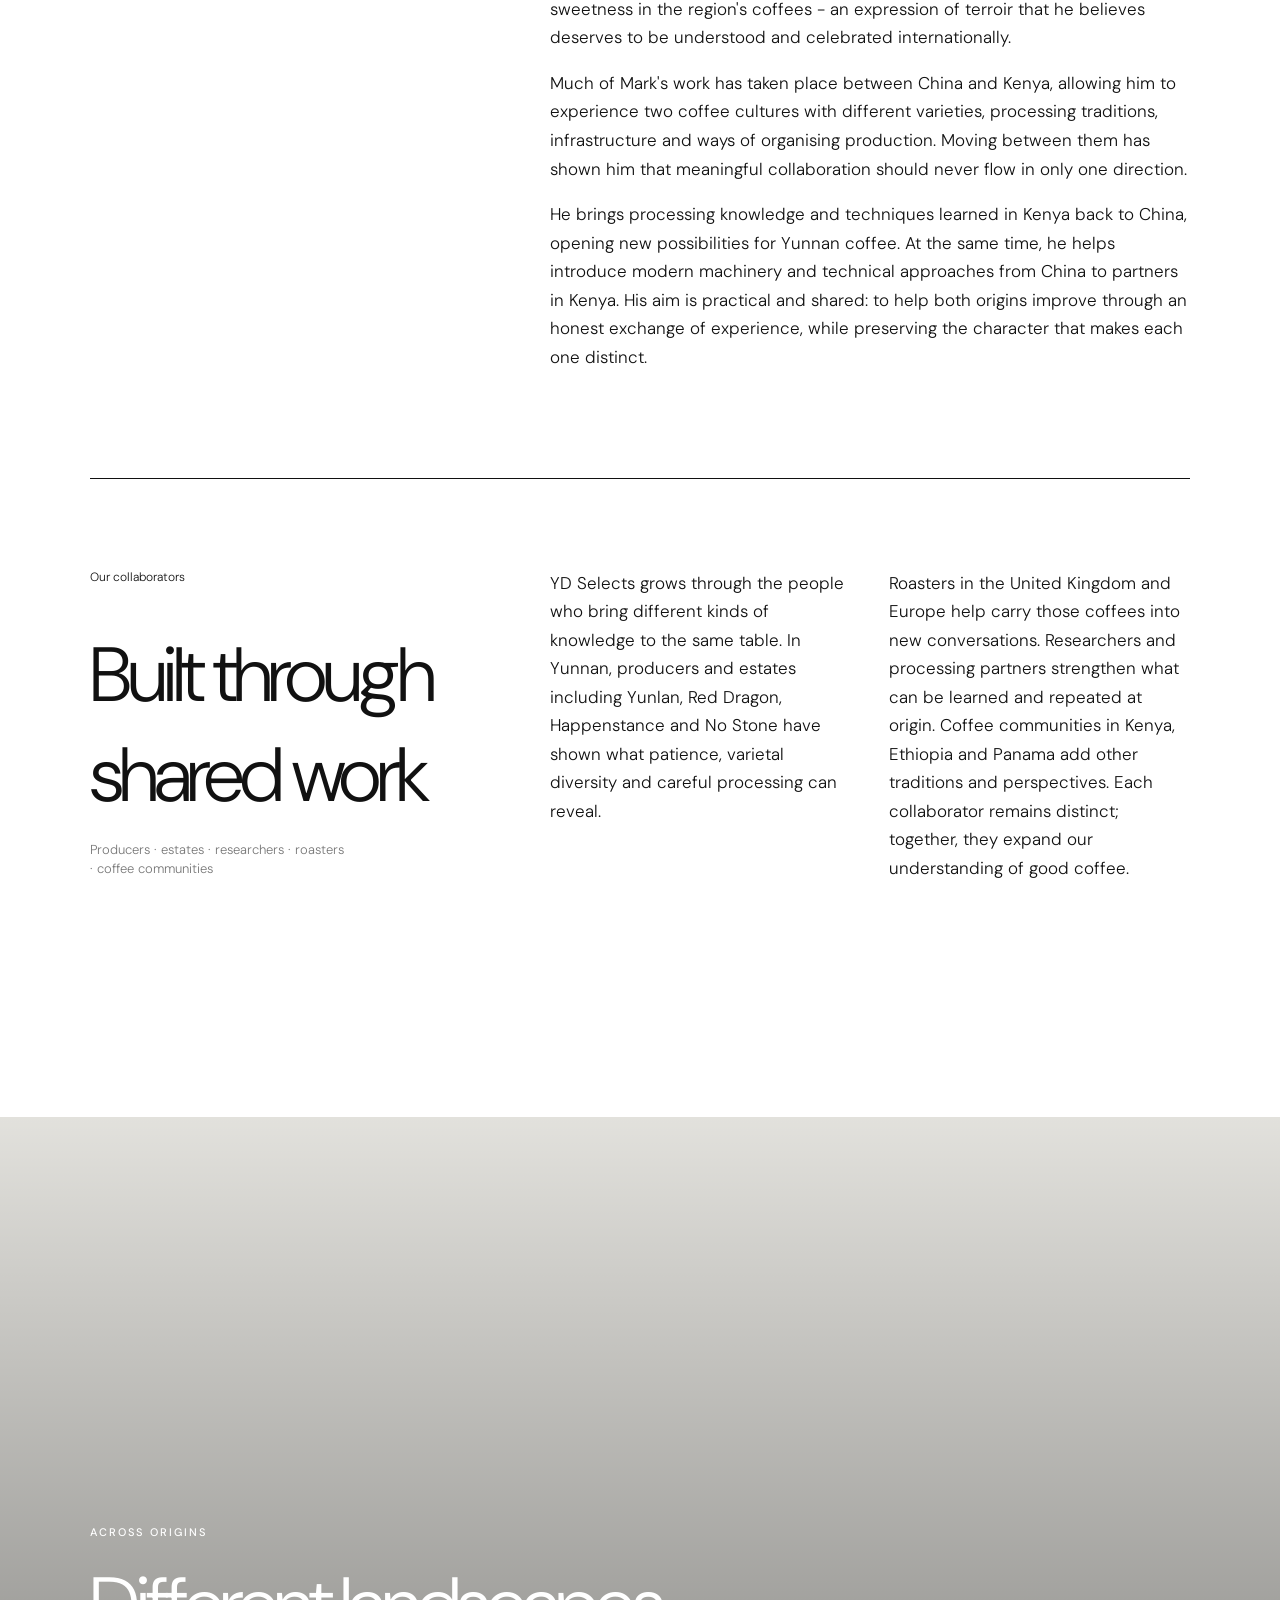
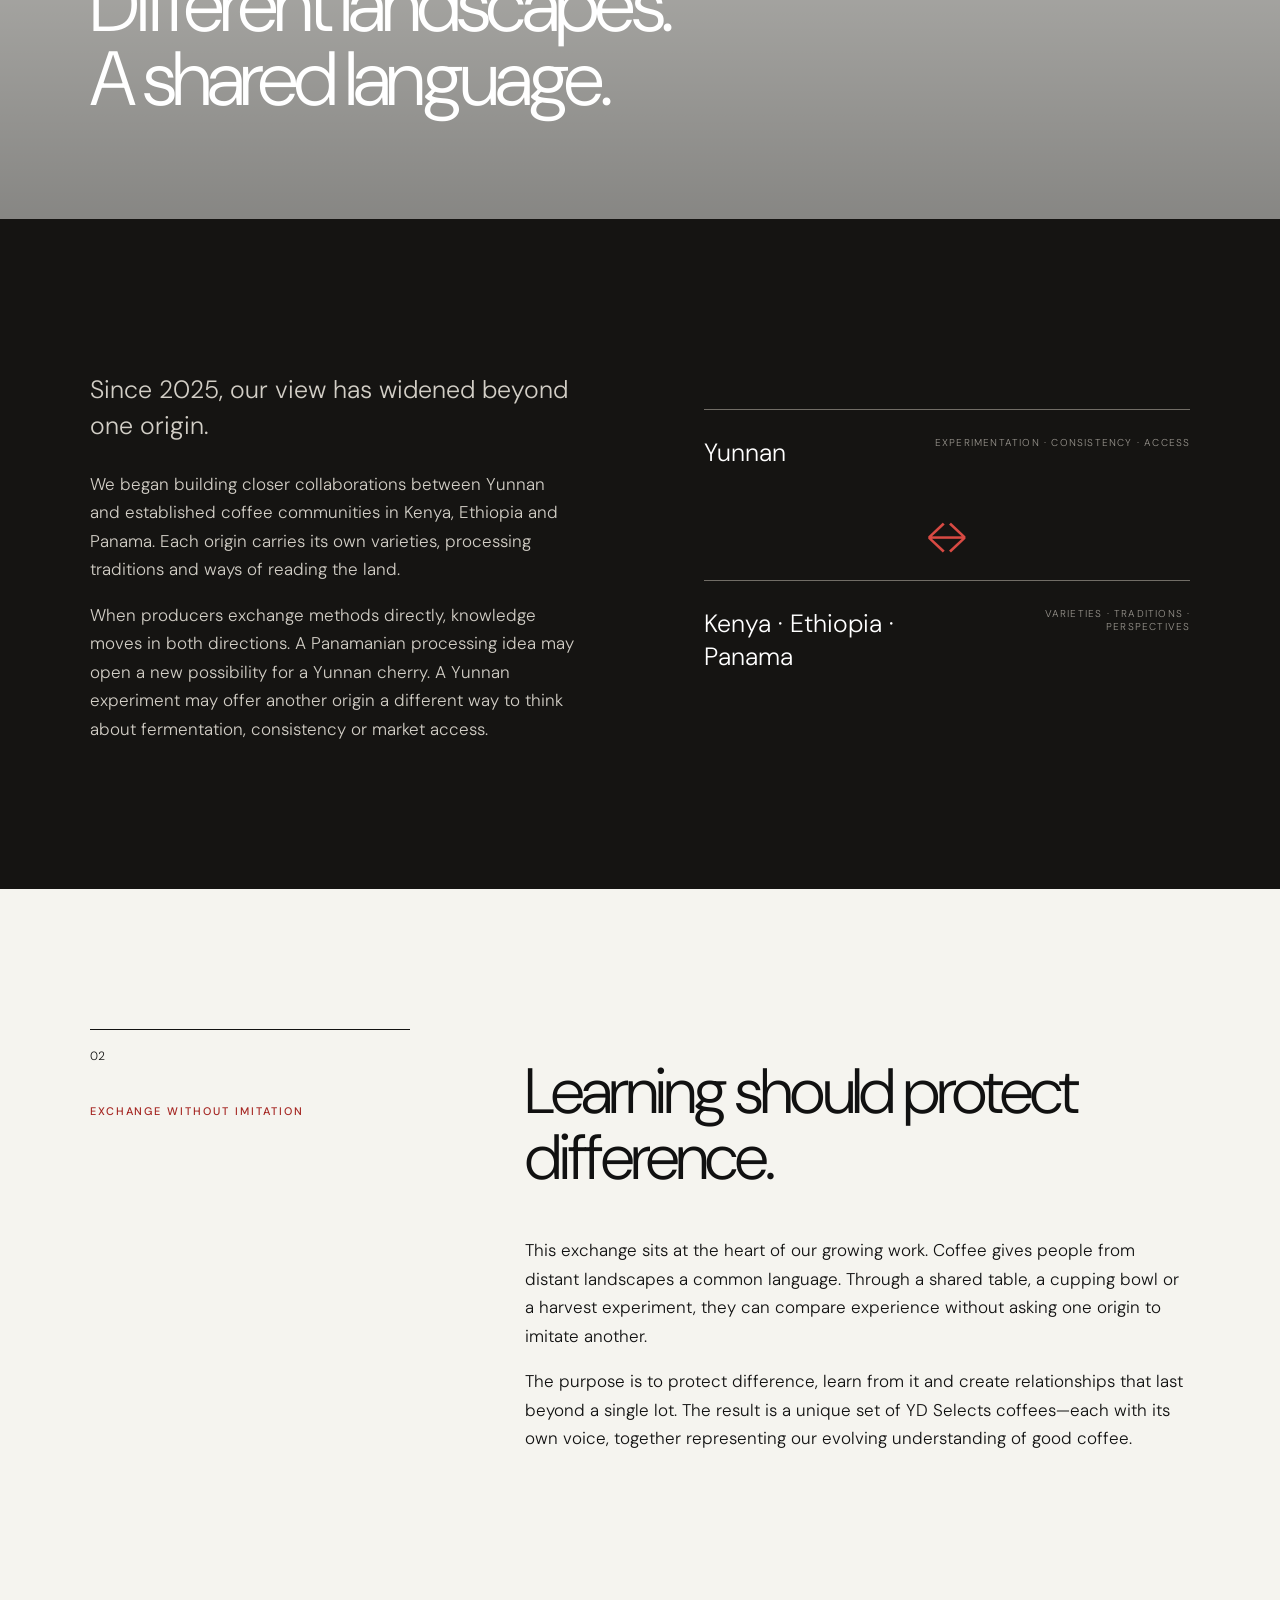
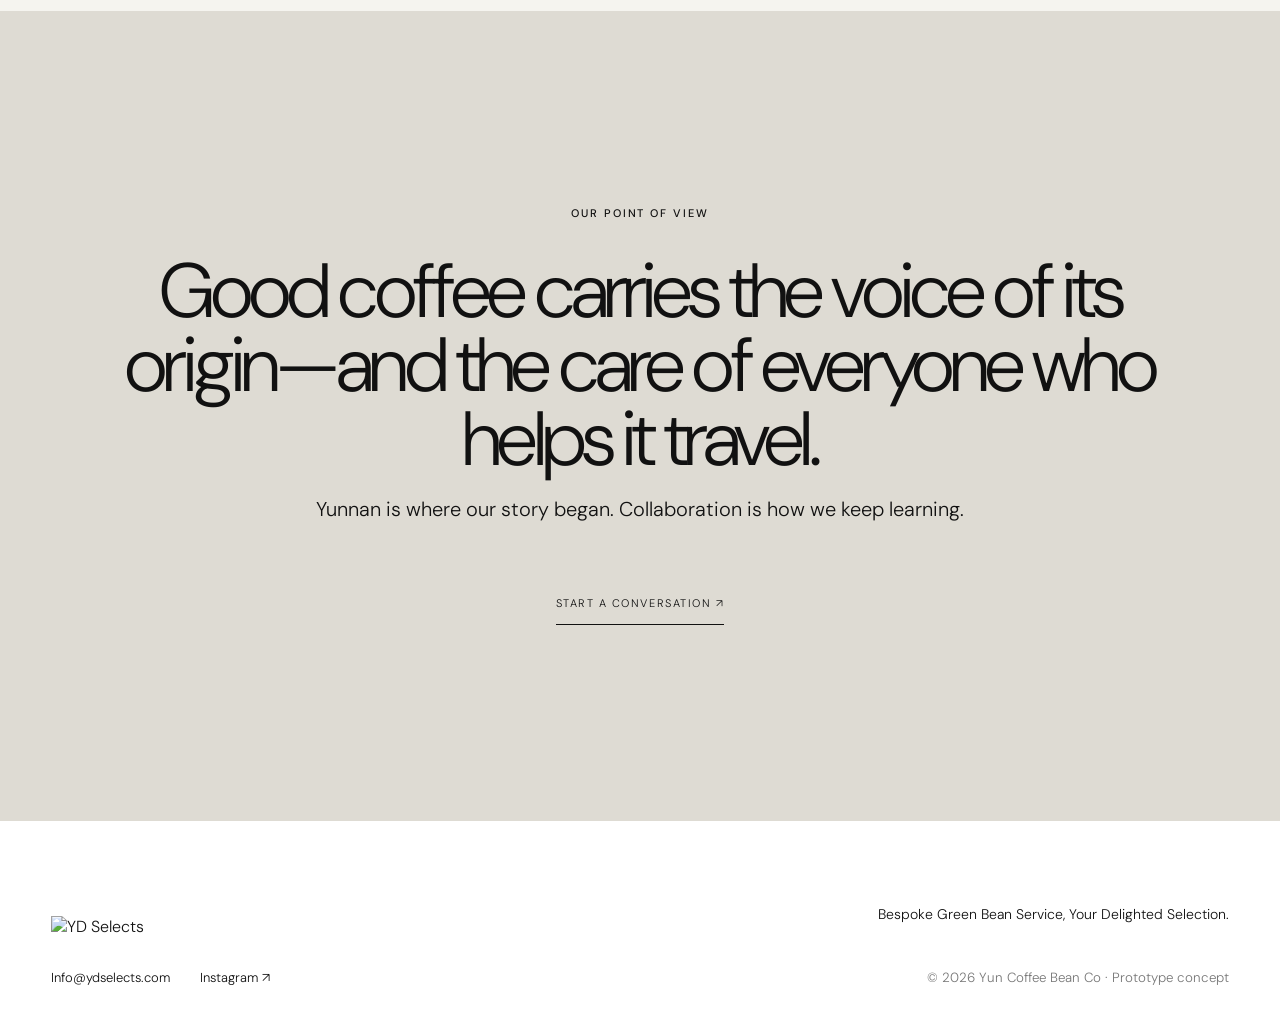
==== commit 4154cd9b: "Add Mark Ma collaborator story" ====
--- a/index.html
+++ b/index.html
@@ -151,6 +151,19 @@
 <p>For Yufan, YD Selects is that bridge: a way to give Yunnan coffee the context, care and global conversation it deserves.</p>
 </div>
 </article>
+<article class="founder founder-main">
+<div class="founder-name reveal">
+<p class="chapter-no">Collaborator story</p>
+<h3>Mark Ma</h3>
+<span>A Yunnan perspective shaped between China and Kenya</span>
+</div>
+<div class="founder-story reveal">
+<p class="lead">Raised in Yunnan with coffee growing all around him, Mark learned to see the crop not as something distant or exotic, but as part of the landscape he called home.</p>
+<p>As a Q Grader, he approaches coffee through disciplined sensory evaluation. Yet his belief in Yunnan coffee is also personal. Mark recognises a distinctive sweetness in the region's coffees - an expression of terroir that he believes deserves to be understood and celebrated internationally.</p>
+<p>Much of Mark's work has taken place between China and Kenya, allowing him to experience two coffee cultures with different varieties, processing traditions, infrastructure and ways of organising production. Moving between them has shown him that meaningful collaboration should never flow in only one direction.</p>
+<p>He brings processing knowledge and techniques learned in Kenya back to China, opening new possibilities for Yunnan coffee. At the same time, he helps introduce modern machinery and technical approaches from China to partners in Kenya. His aim is practical and shared: to help both origins improve through an honest exchange of experience, while preserving the character that makes each one distinct.</p>
+</div>
+</article>
 <article class="founder founder-second">
 <div class="founder-name reveal">
 <p class="chapter-no">Our collaborators</p>
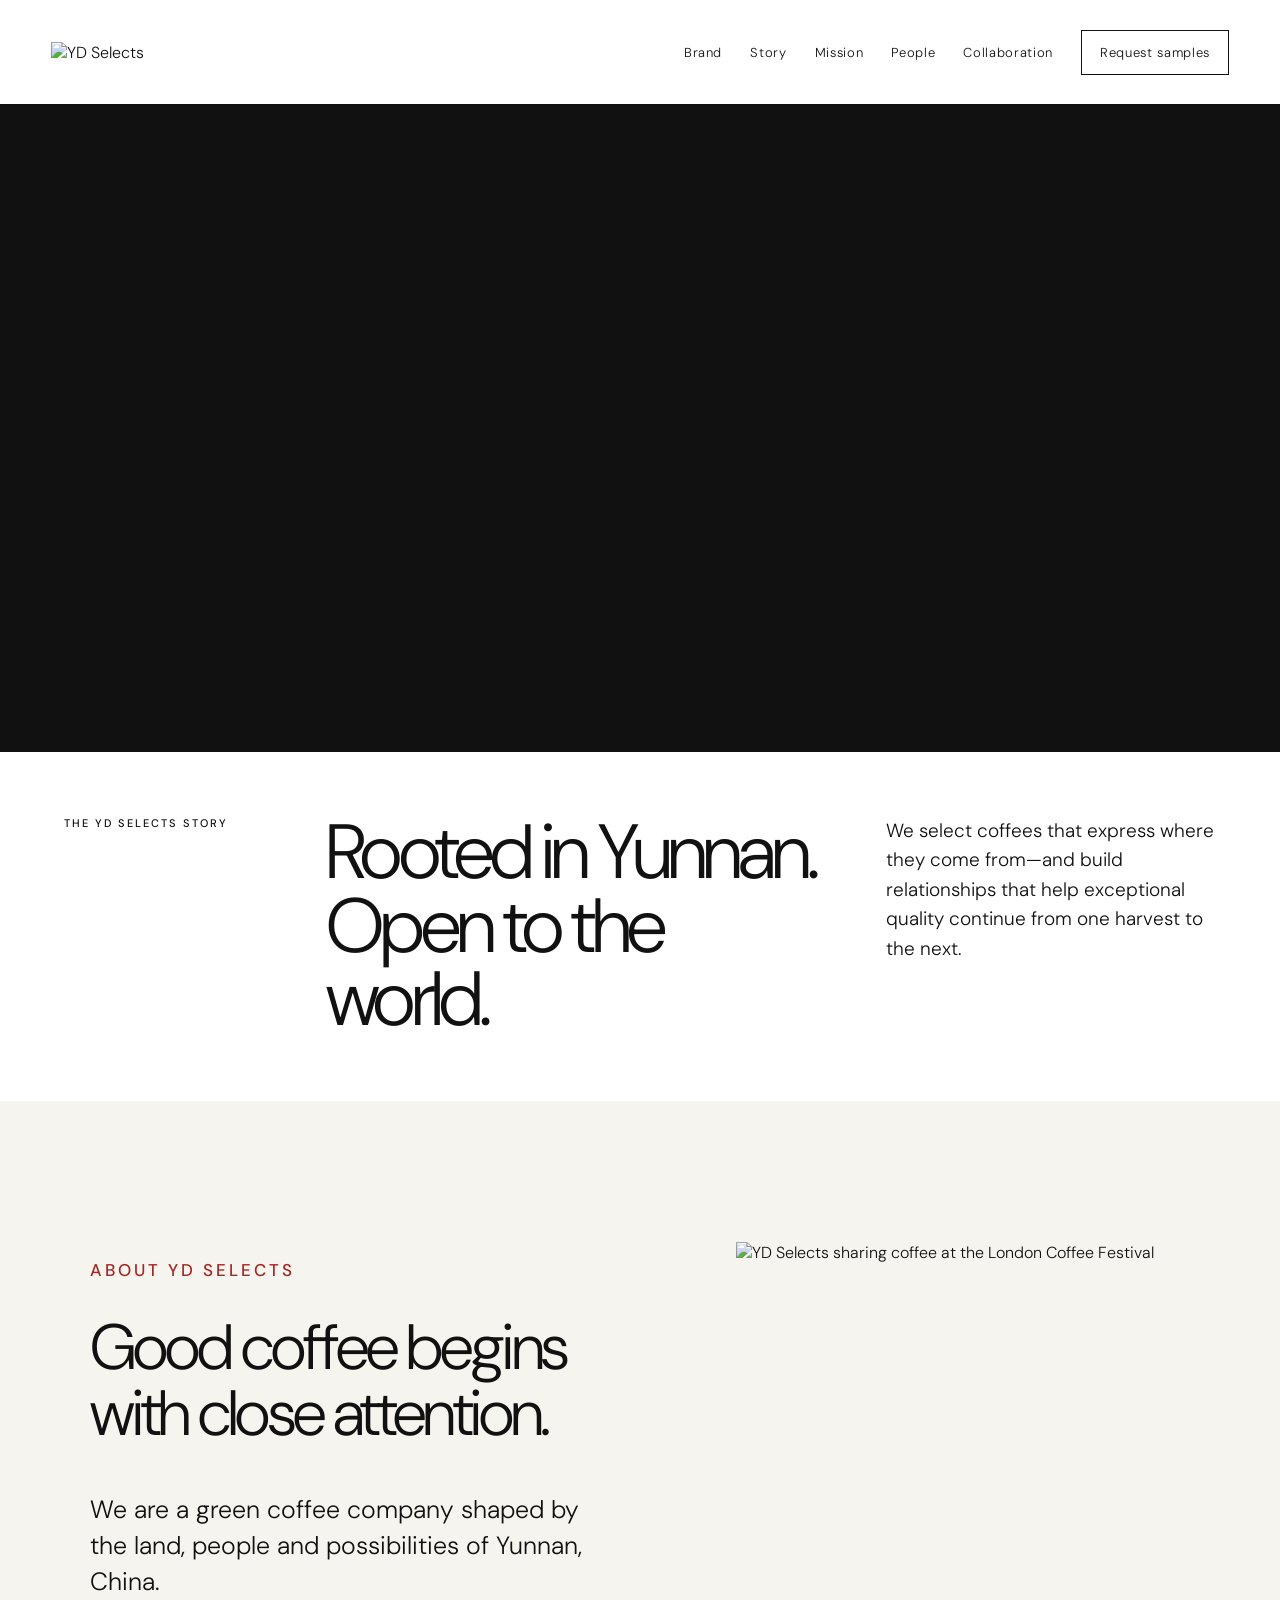
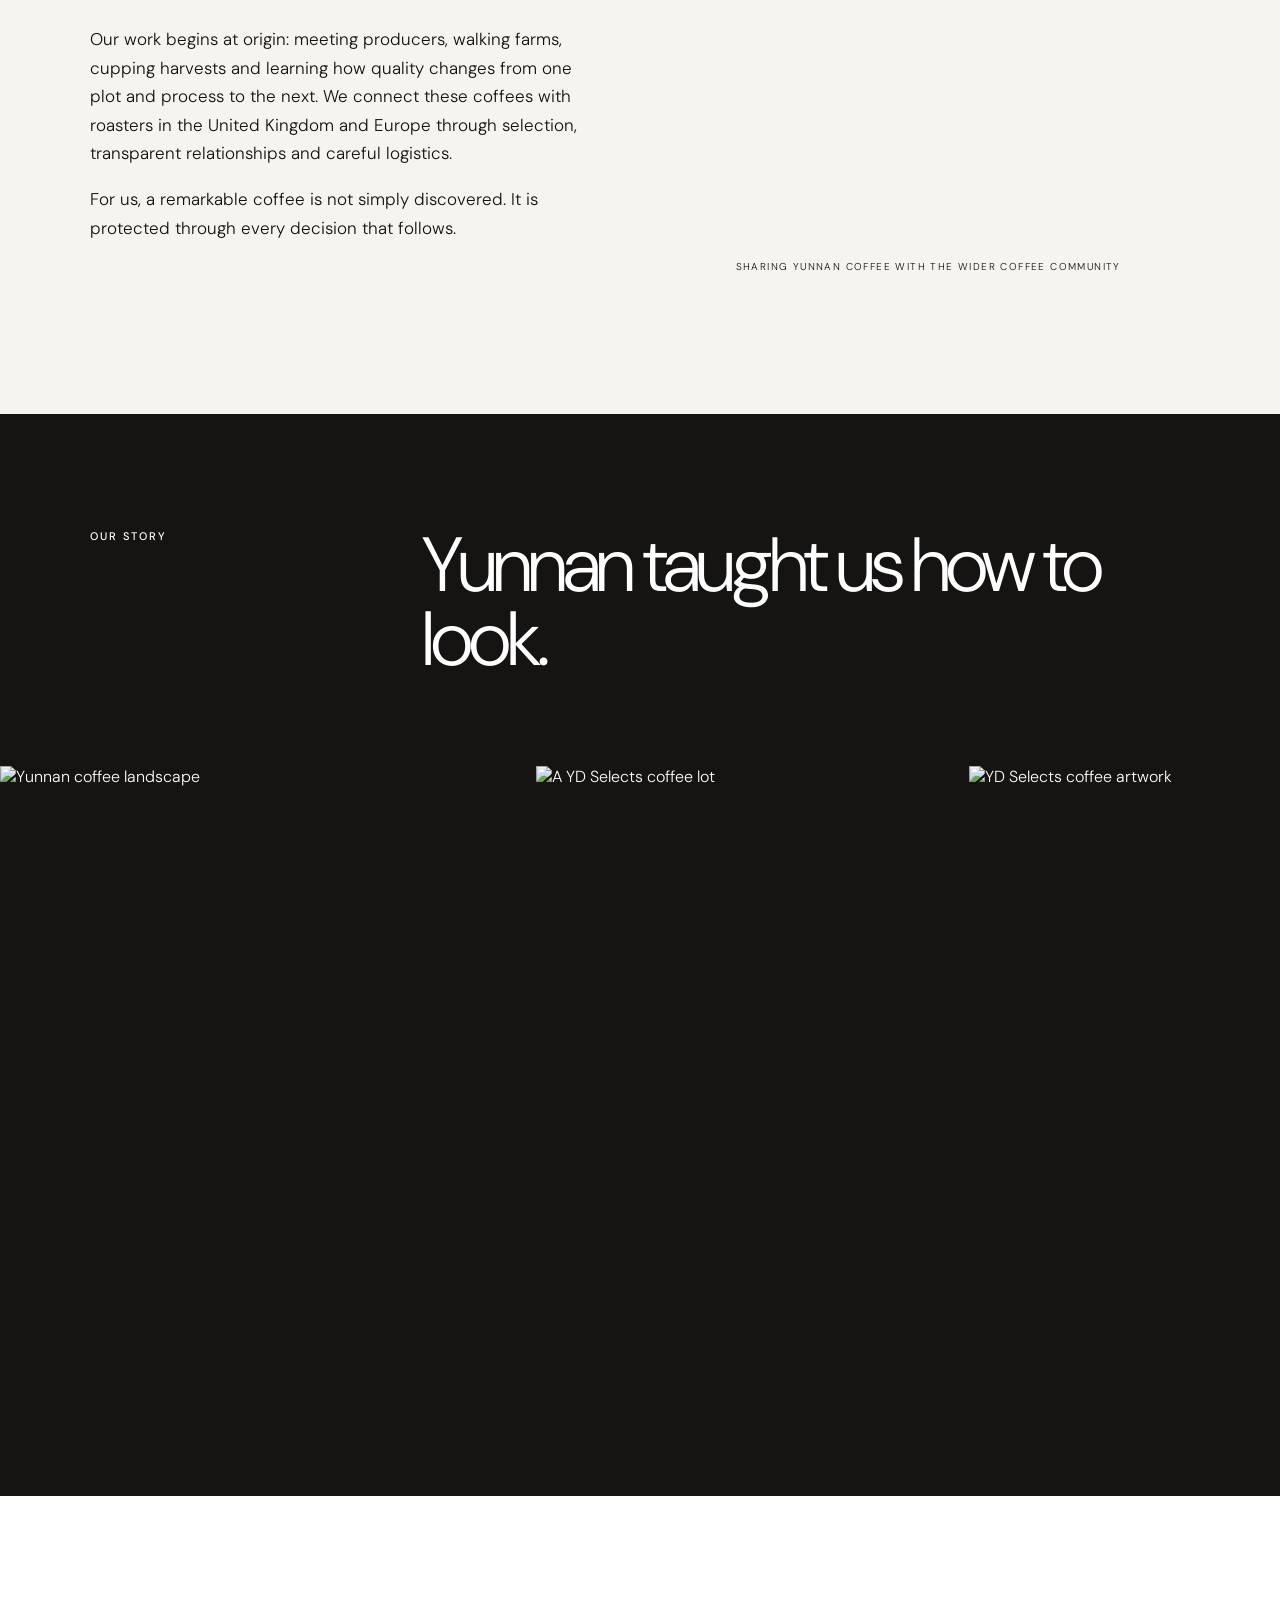
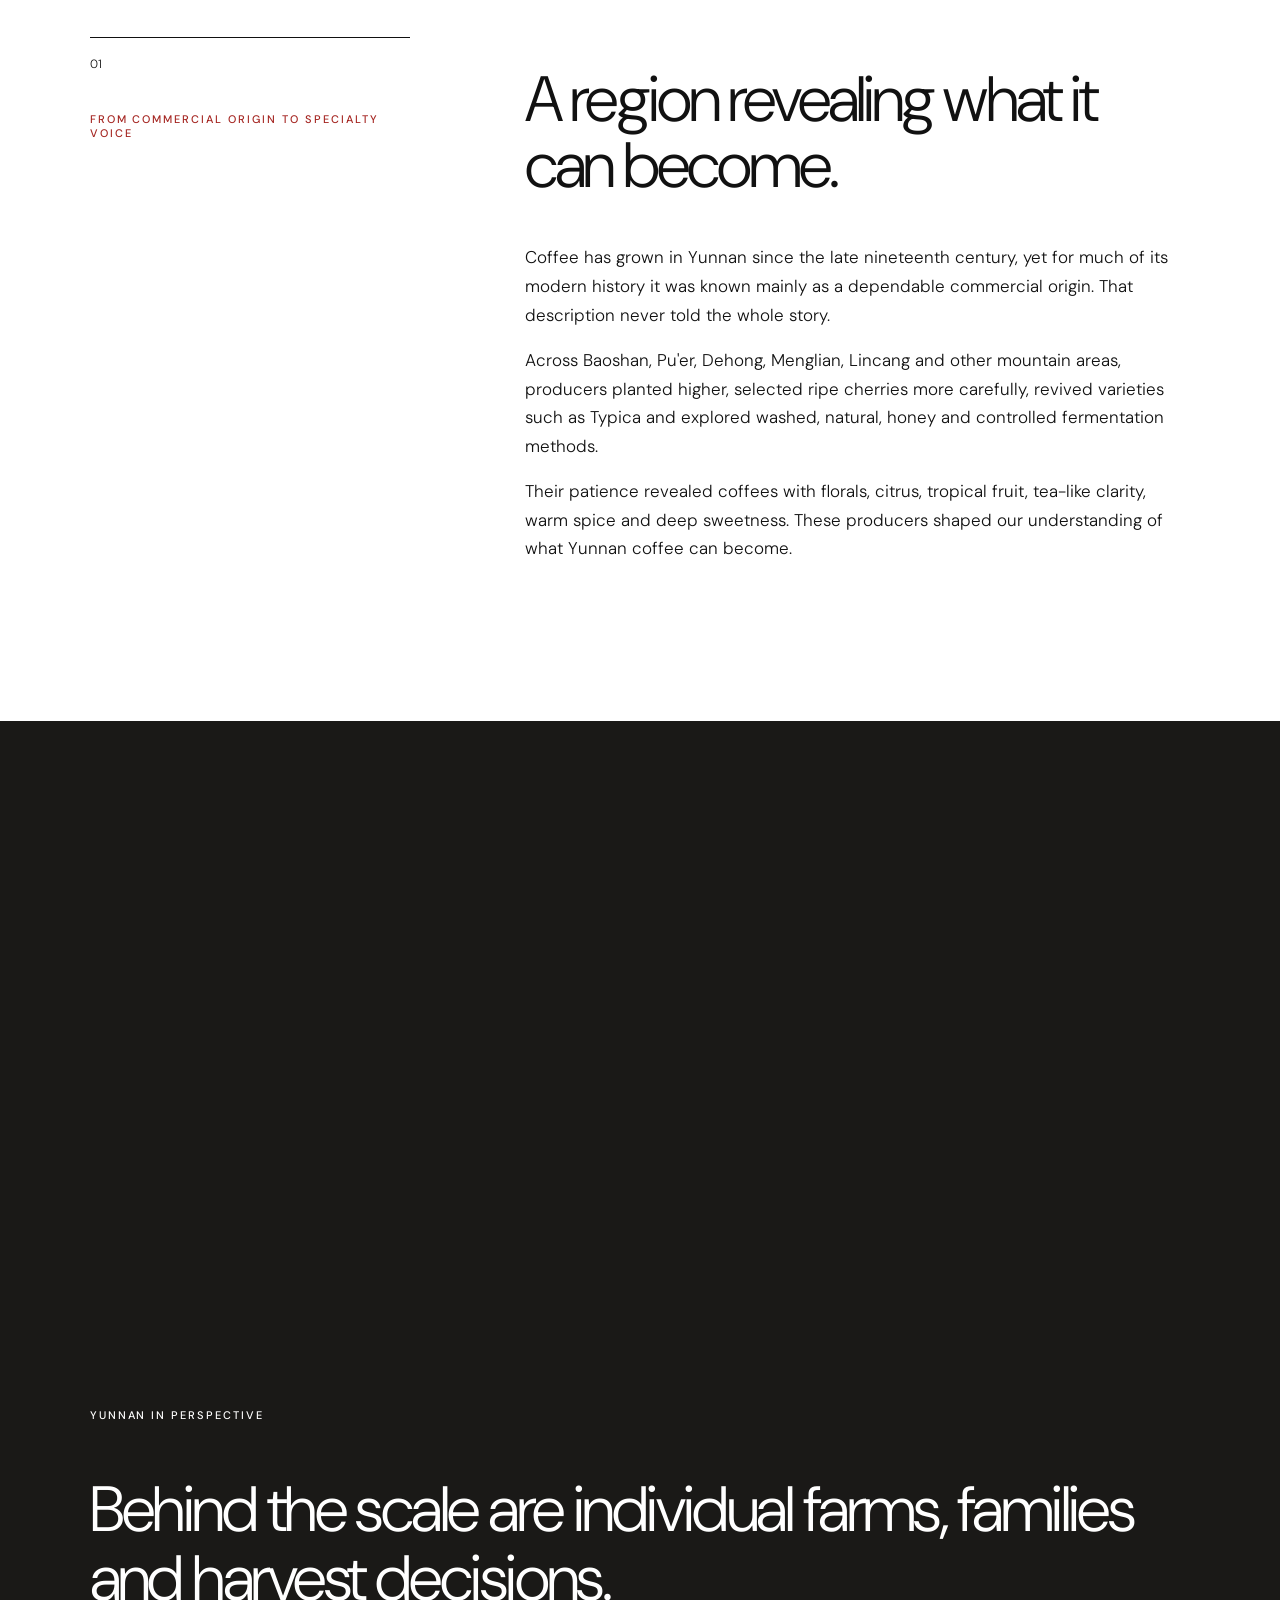
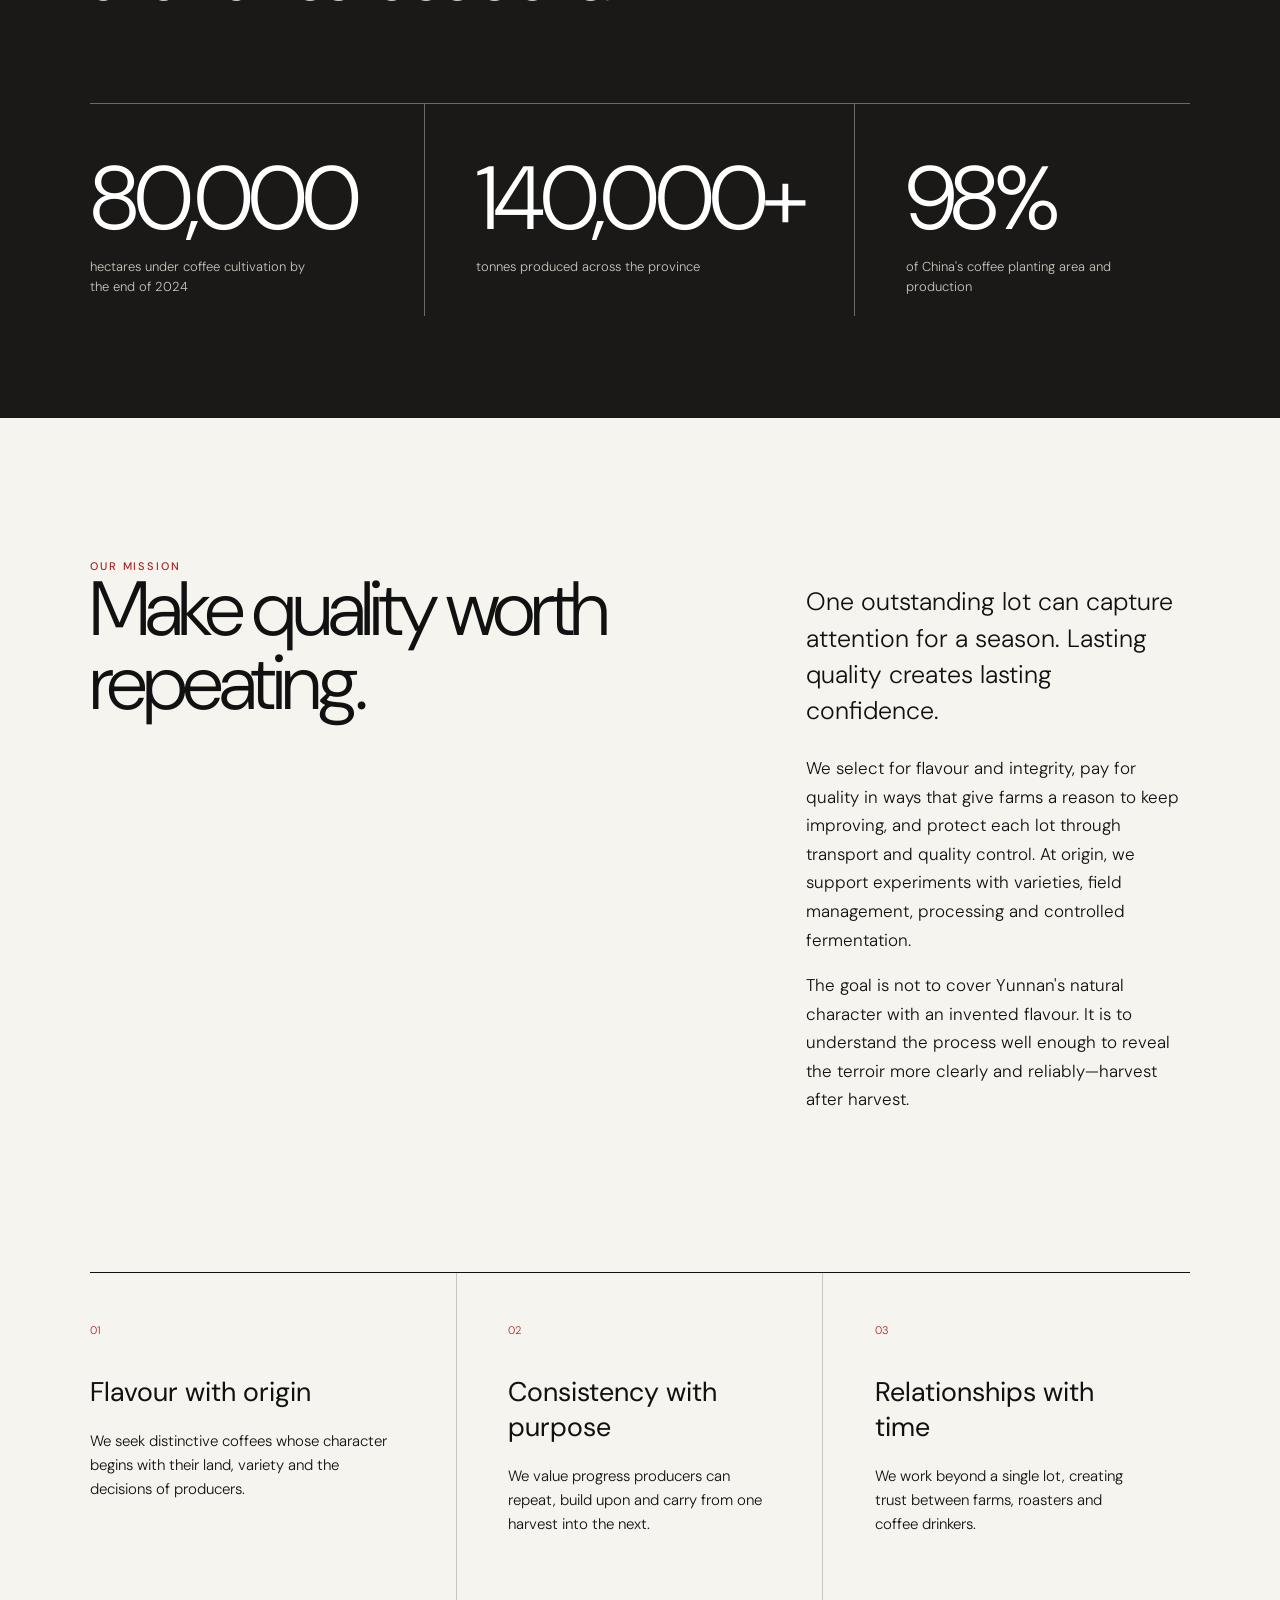
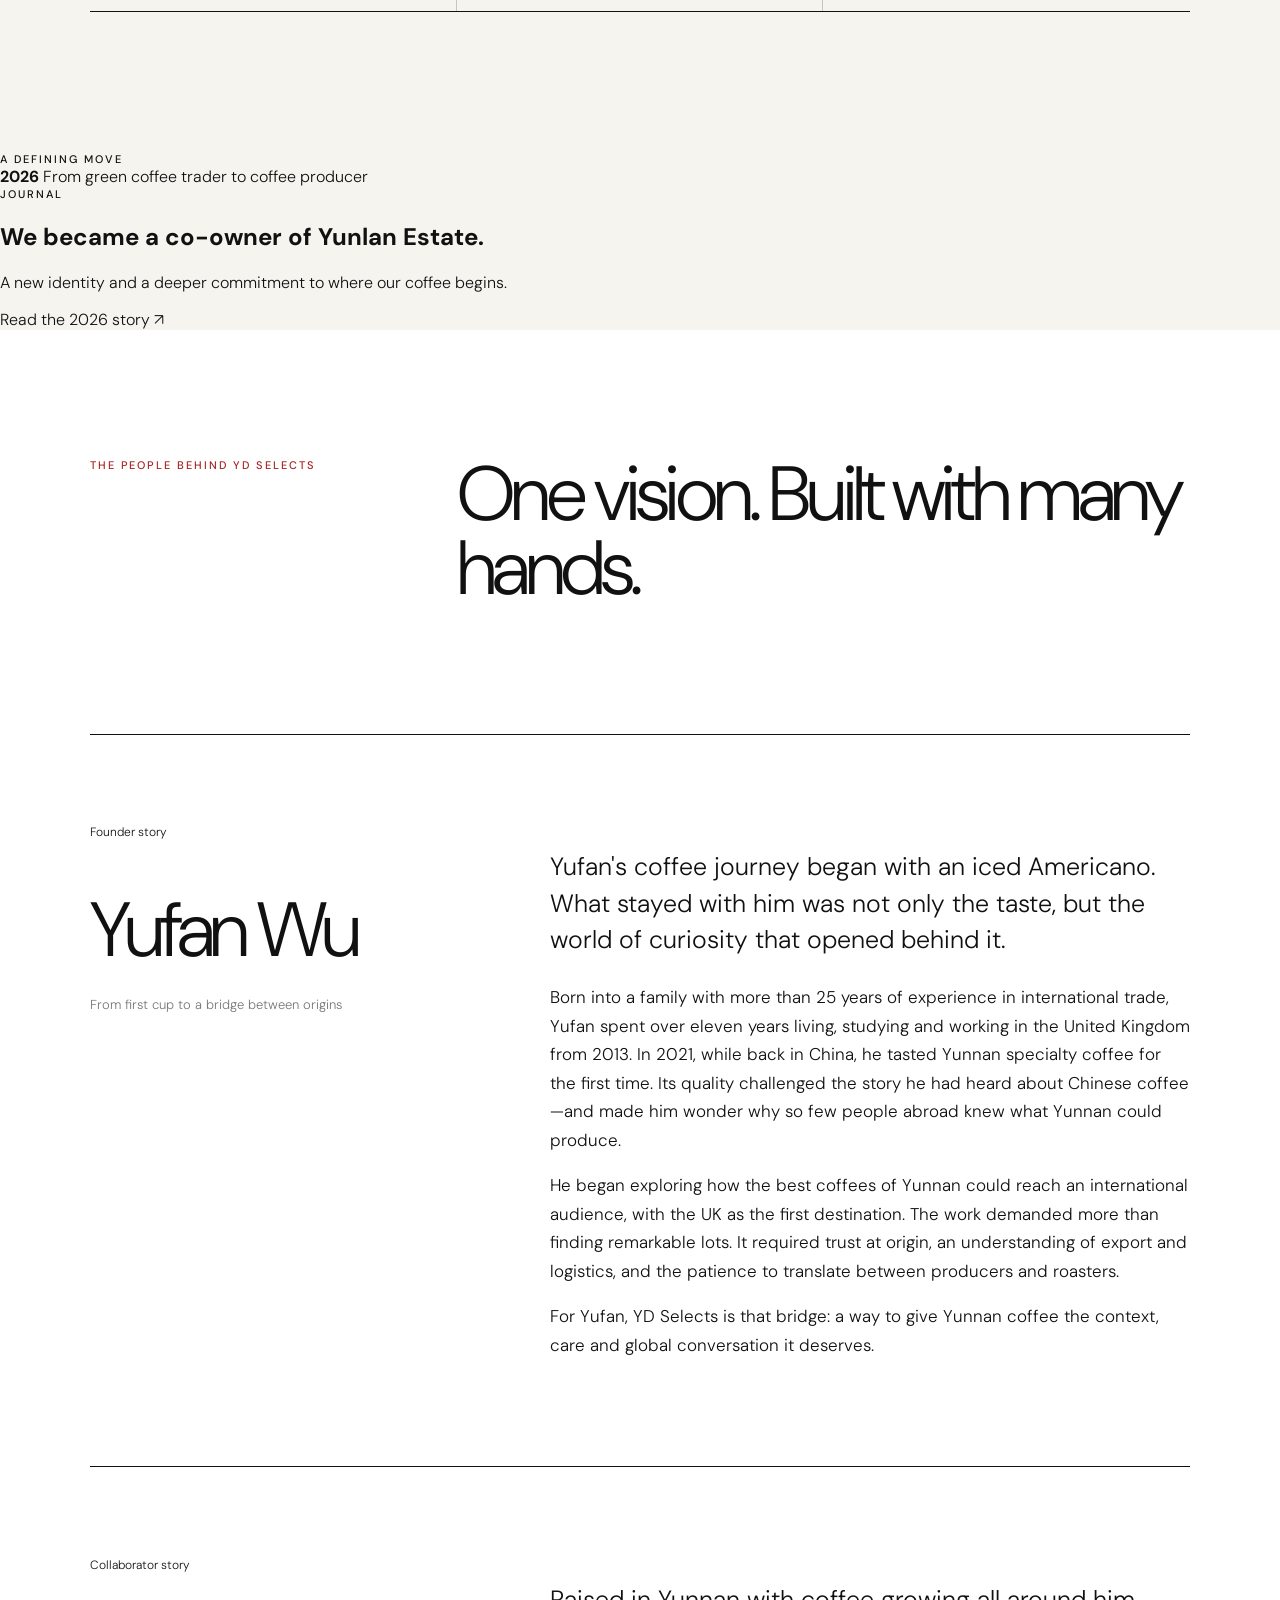
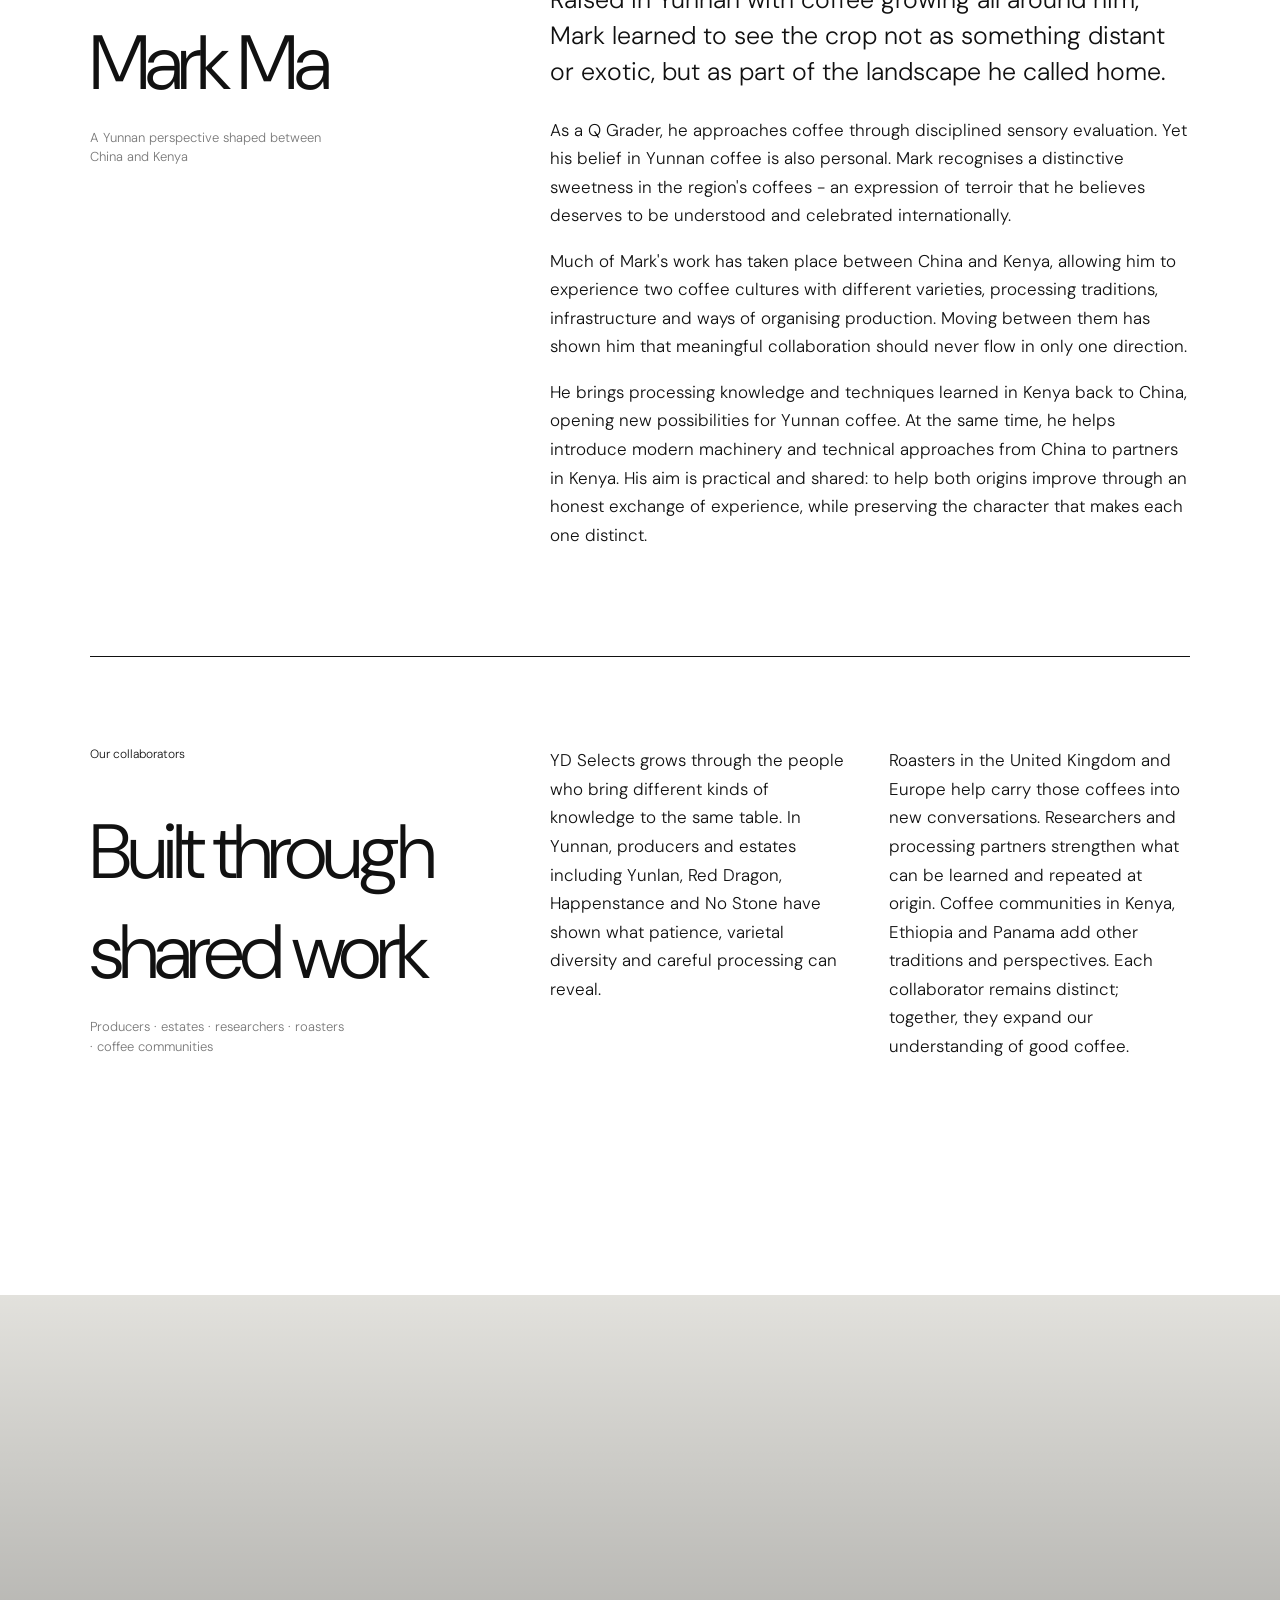
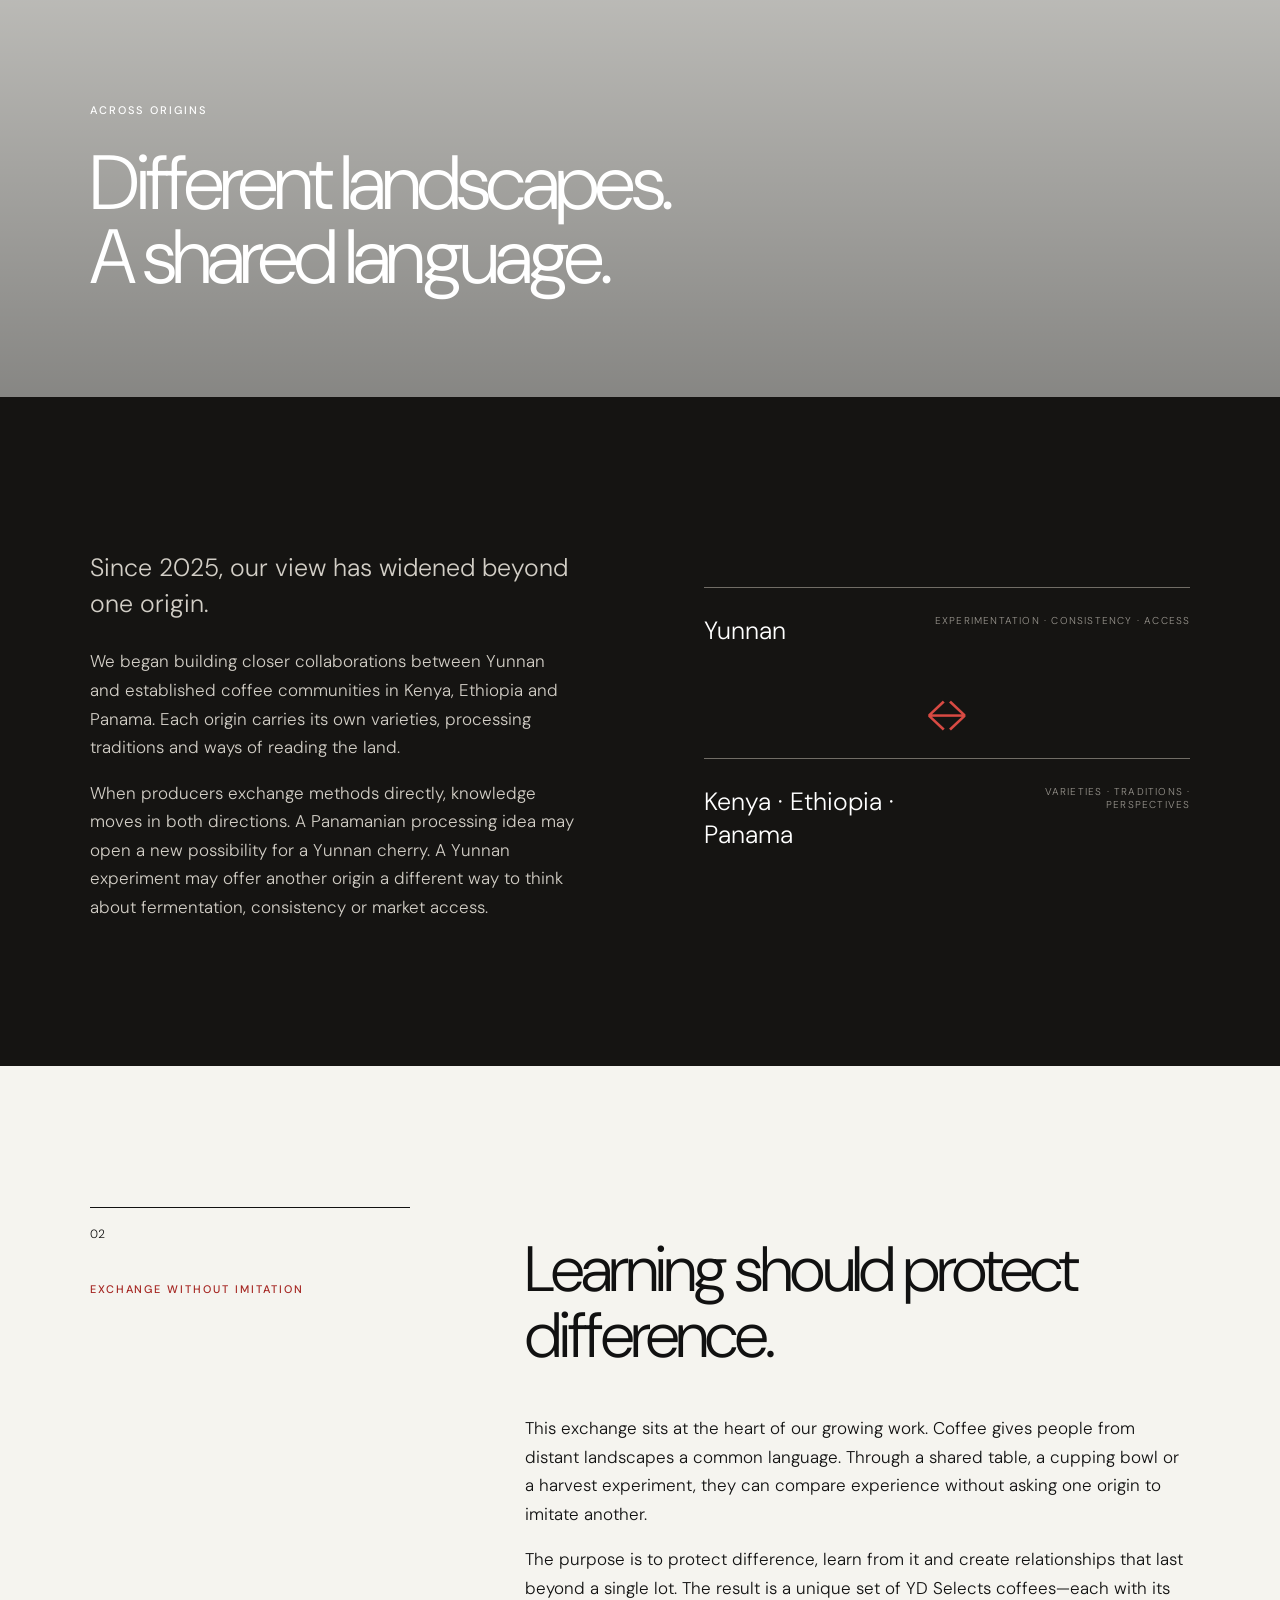
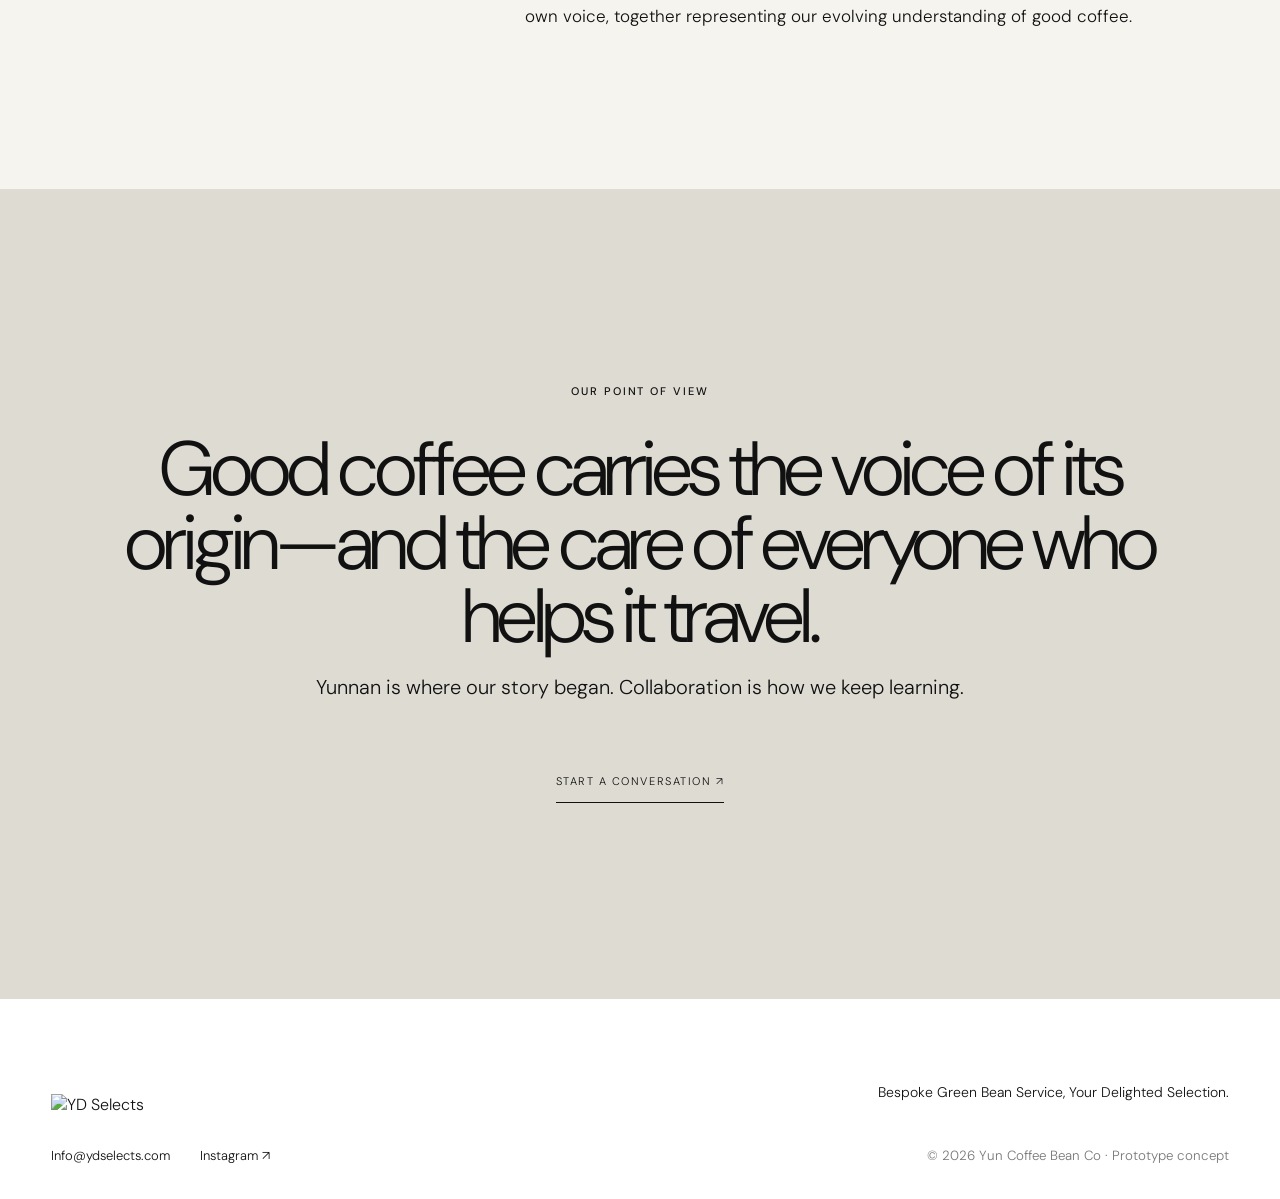
==== commit a2b3c3e6: "Link 2026 Yunlan ownership milestone" ====
--- a/index.html
+++ b/index.html
@@ -133,6 +133,19 @@
 <p>We work beyond a single lot, creating trust between farms, roasters and coffee drinkers.</p>
 </article>
 </section>
+<section class="origin-investment">
+<div class="investment-year reveal">
+<p class="eyebrow">A defining move</p>
+<strong>2026</strong>
+<span>From green coffee trader to coffee producer</span>
+</div>
+<div class="investment-story reveal">
+<p class="eyebrow">Journal</p>
+<h2>We became a co-owner of Yunlan Estate.</h2>
+<p class="lead">A new identity and a deeper commitment to where our coffee begins.</p>
+<a class="investment-link" href="2026-yunlan-estate.html">Read the 2026 story <span>↗</span></a>
+</div>
+</section>
 <section class="founders" id="people">
 <div class="founders-head reveal">
 <p class="eyebrow red">The people behind YD Selects</p>
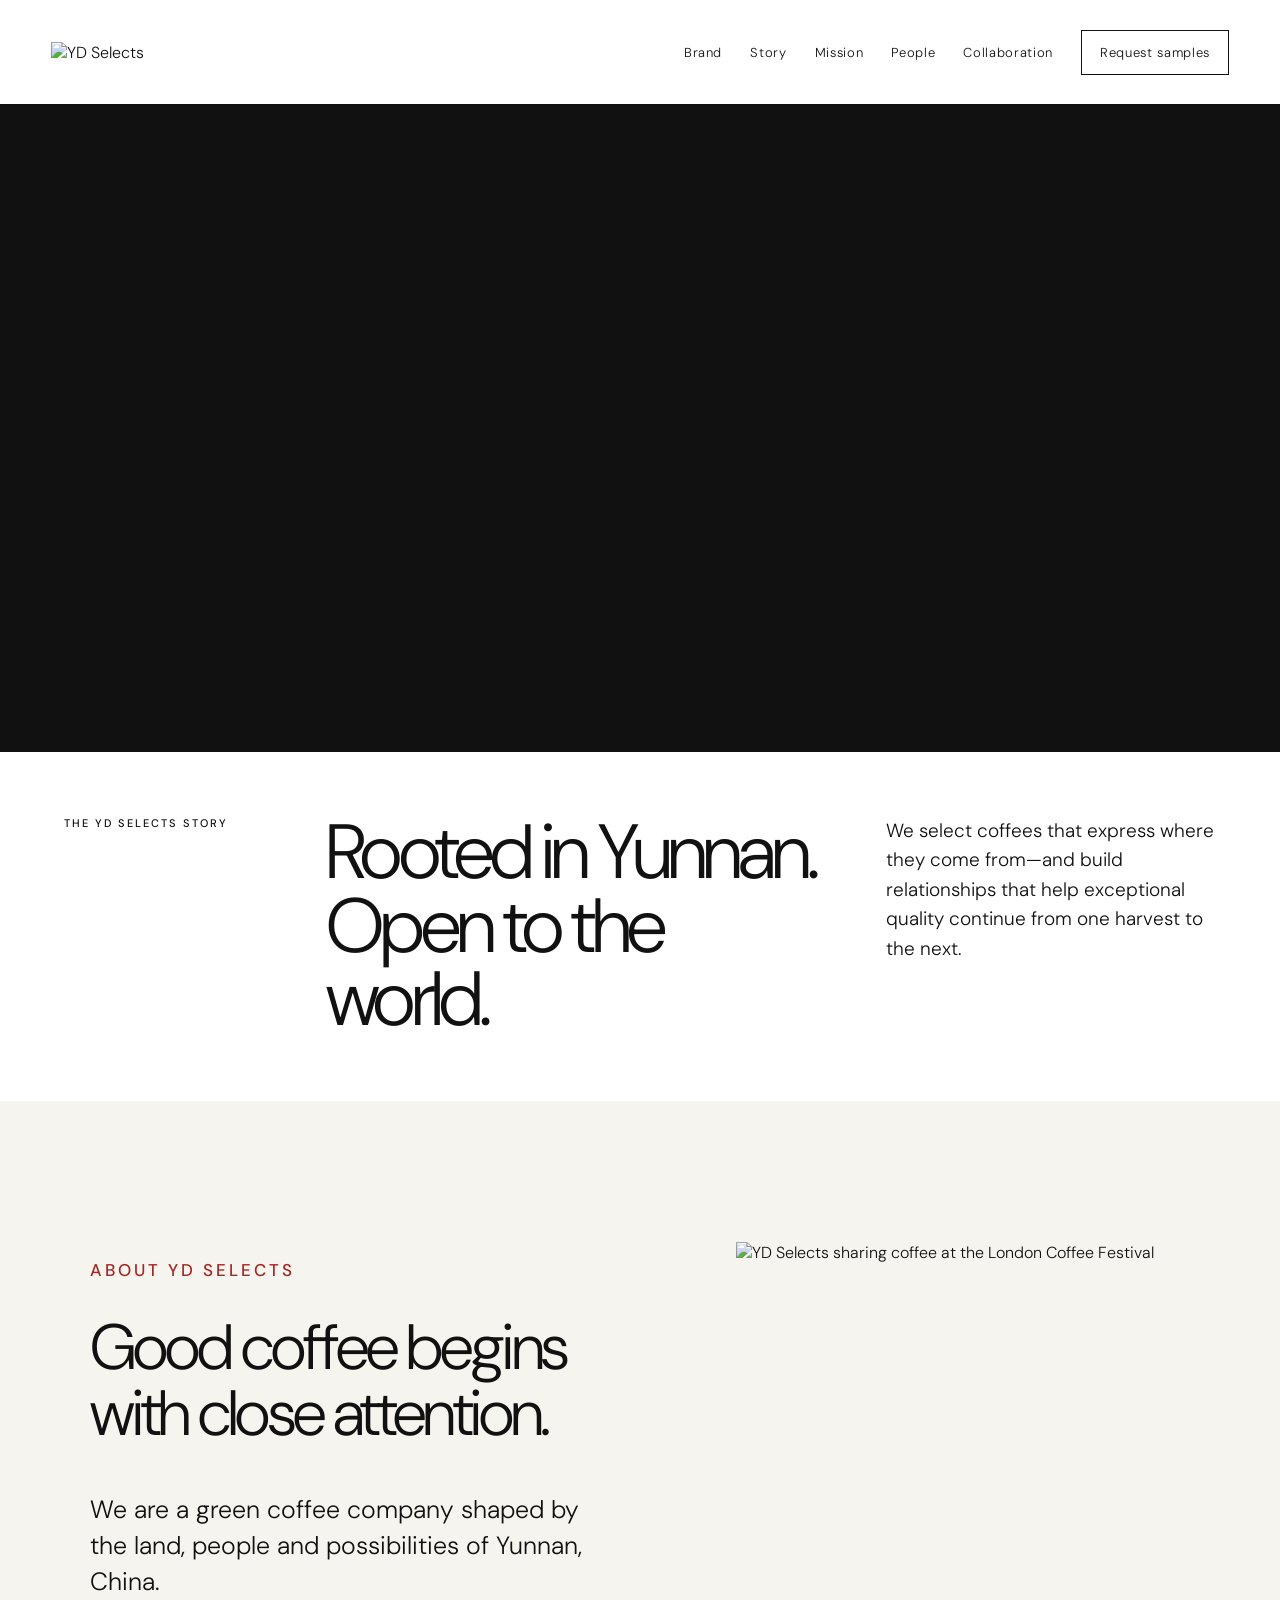
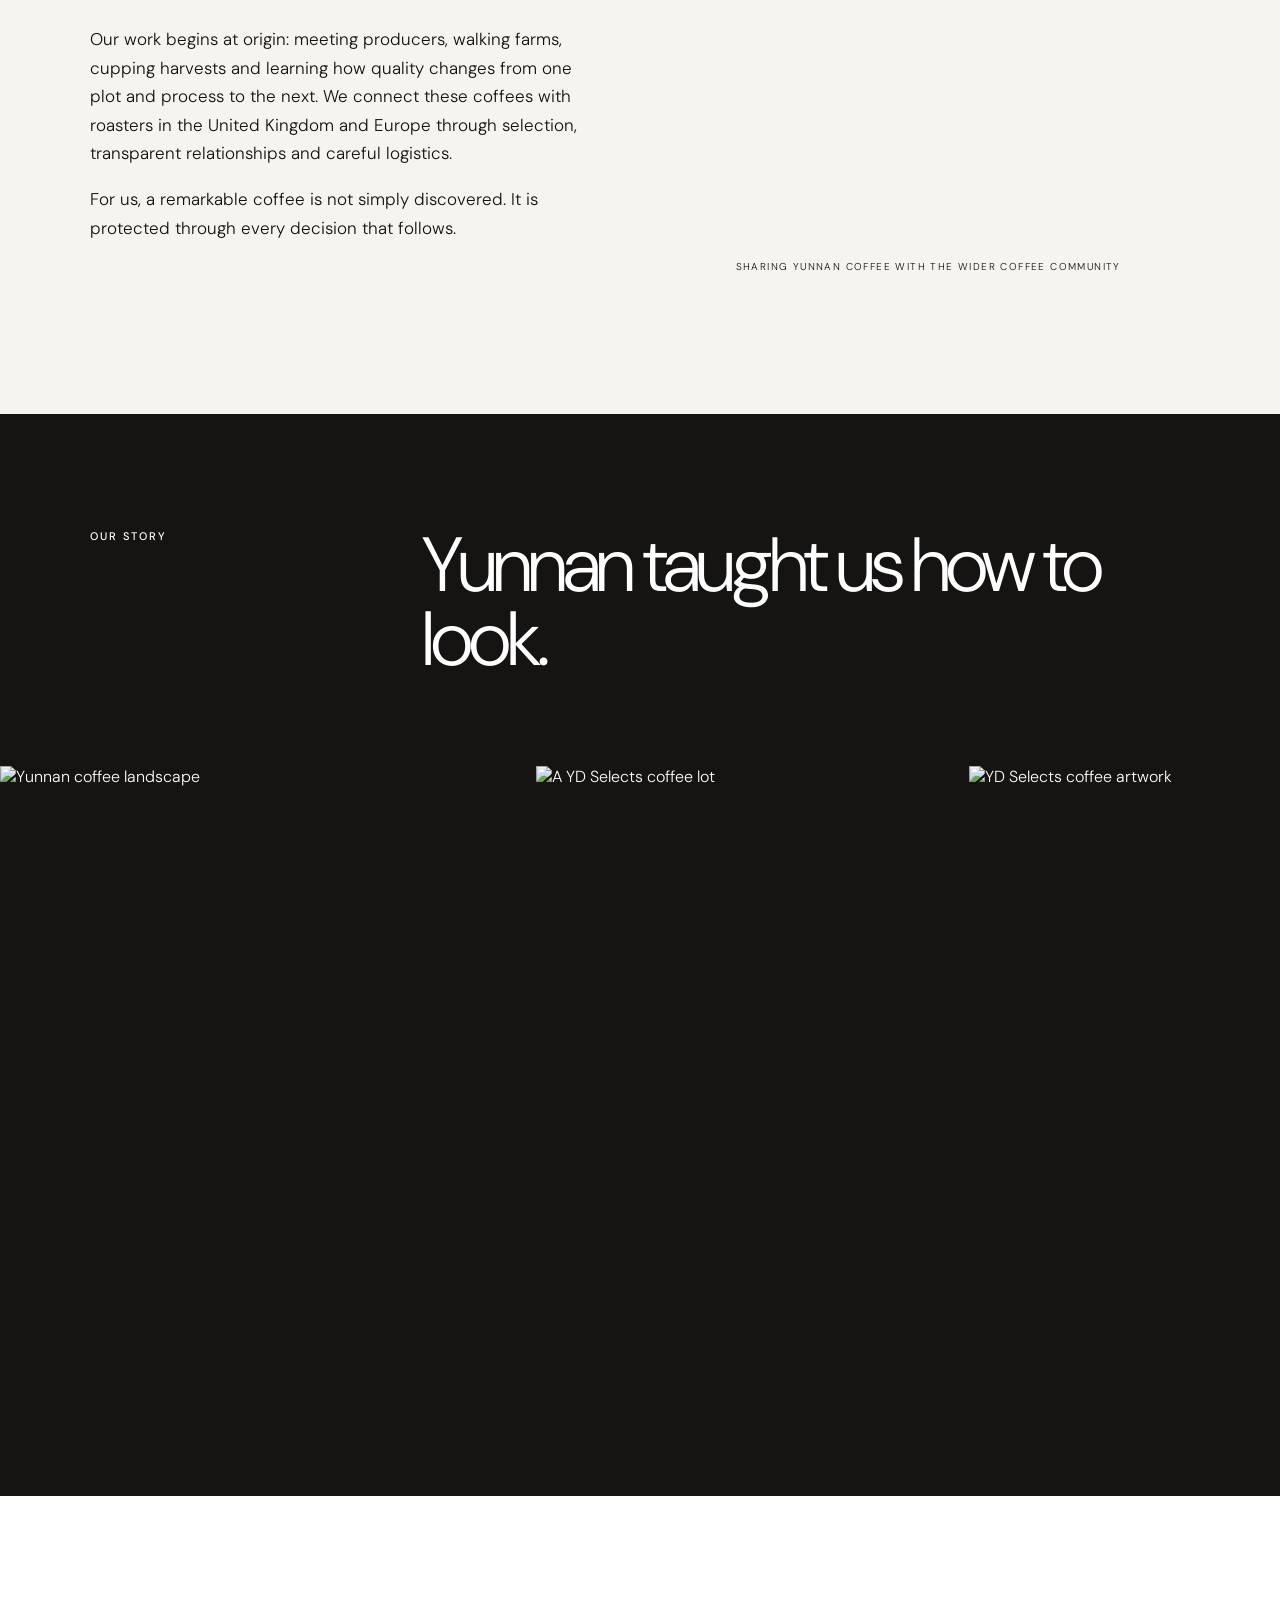
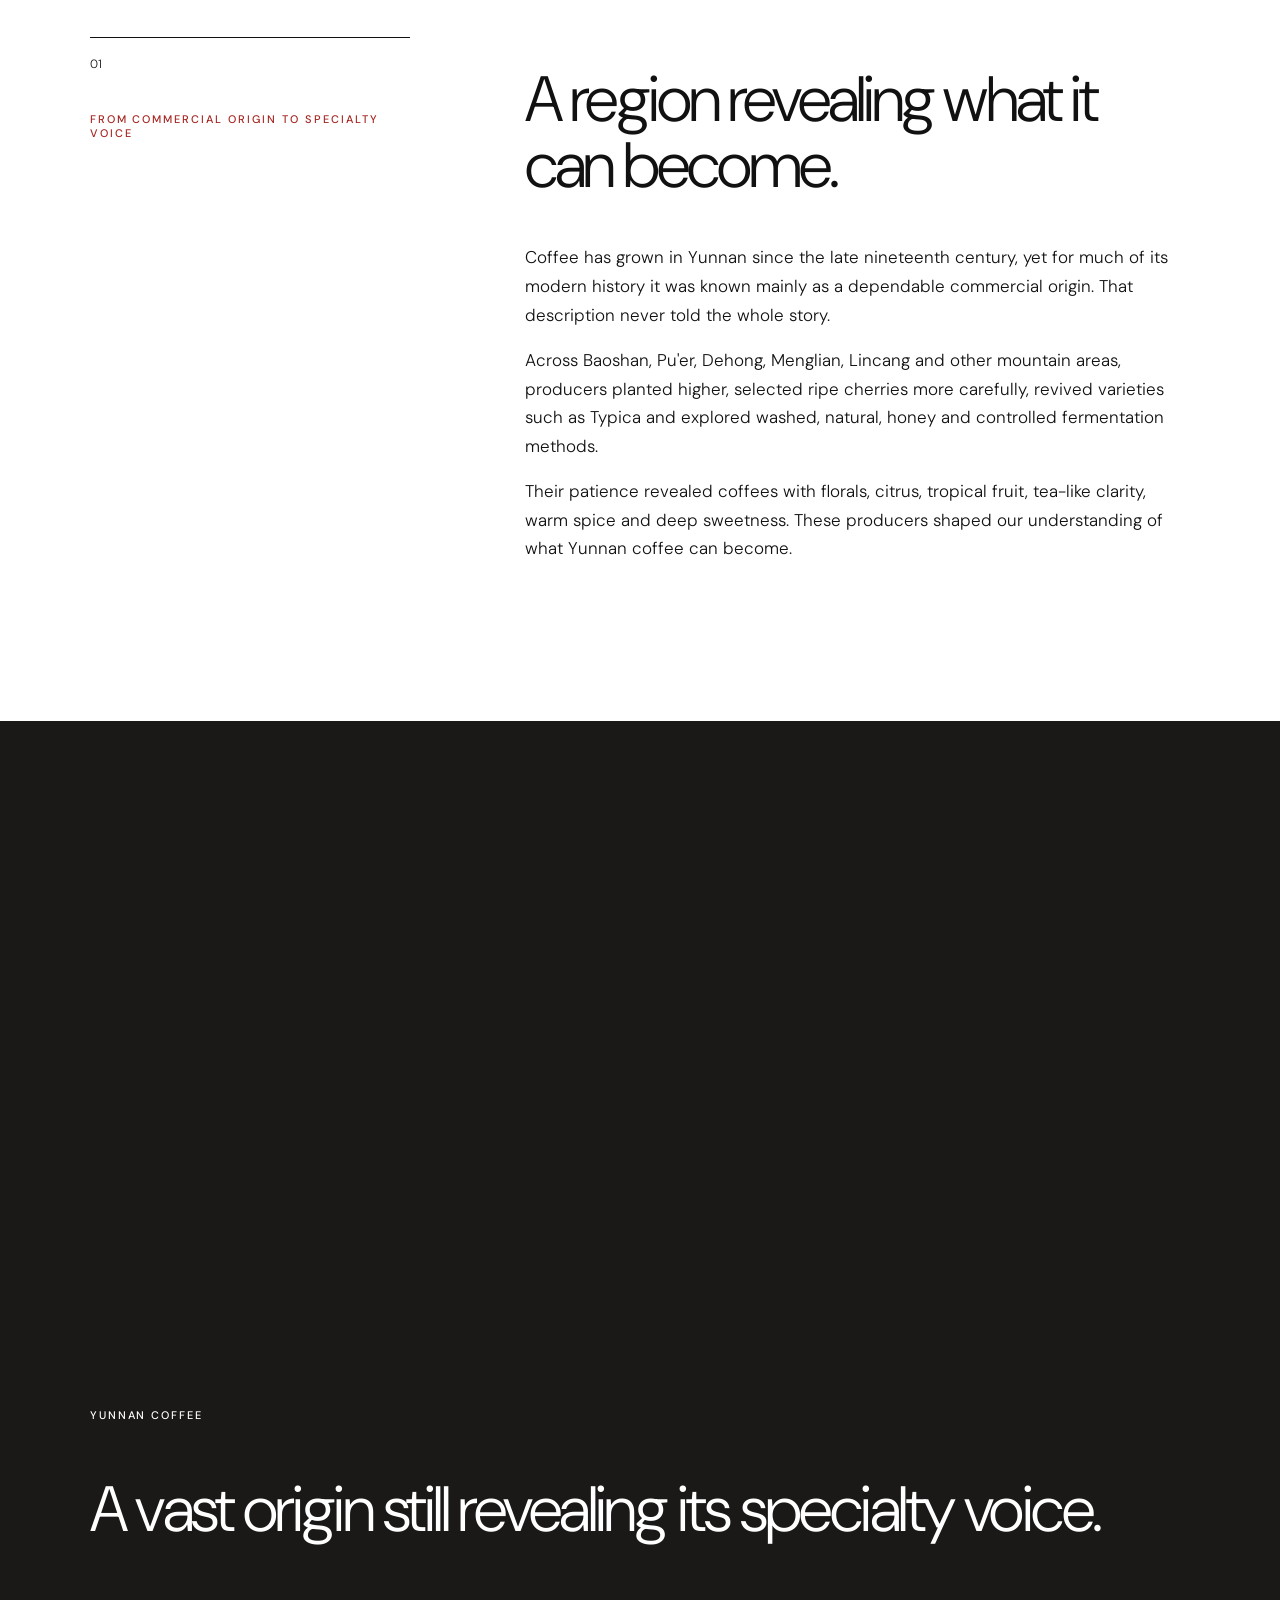
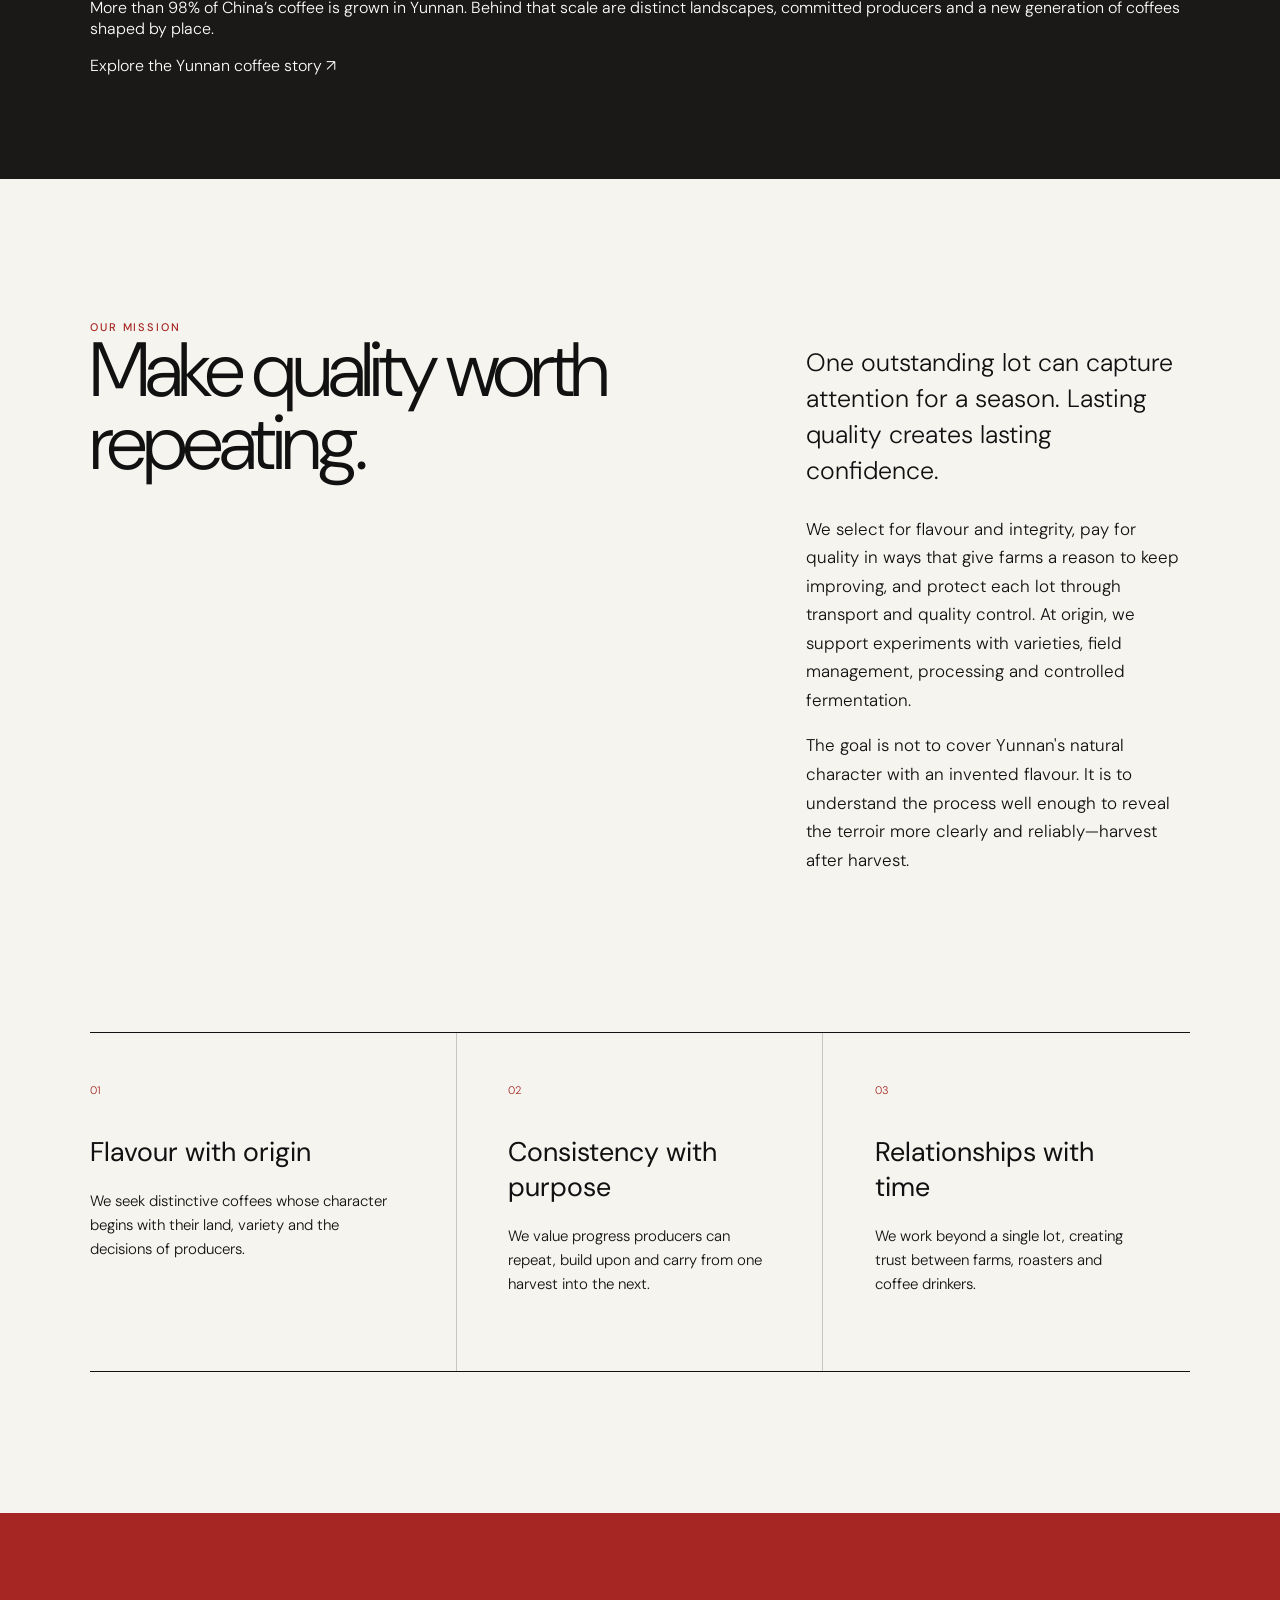
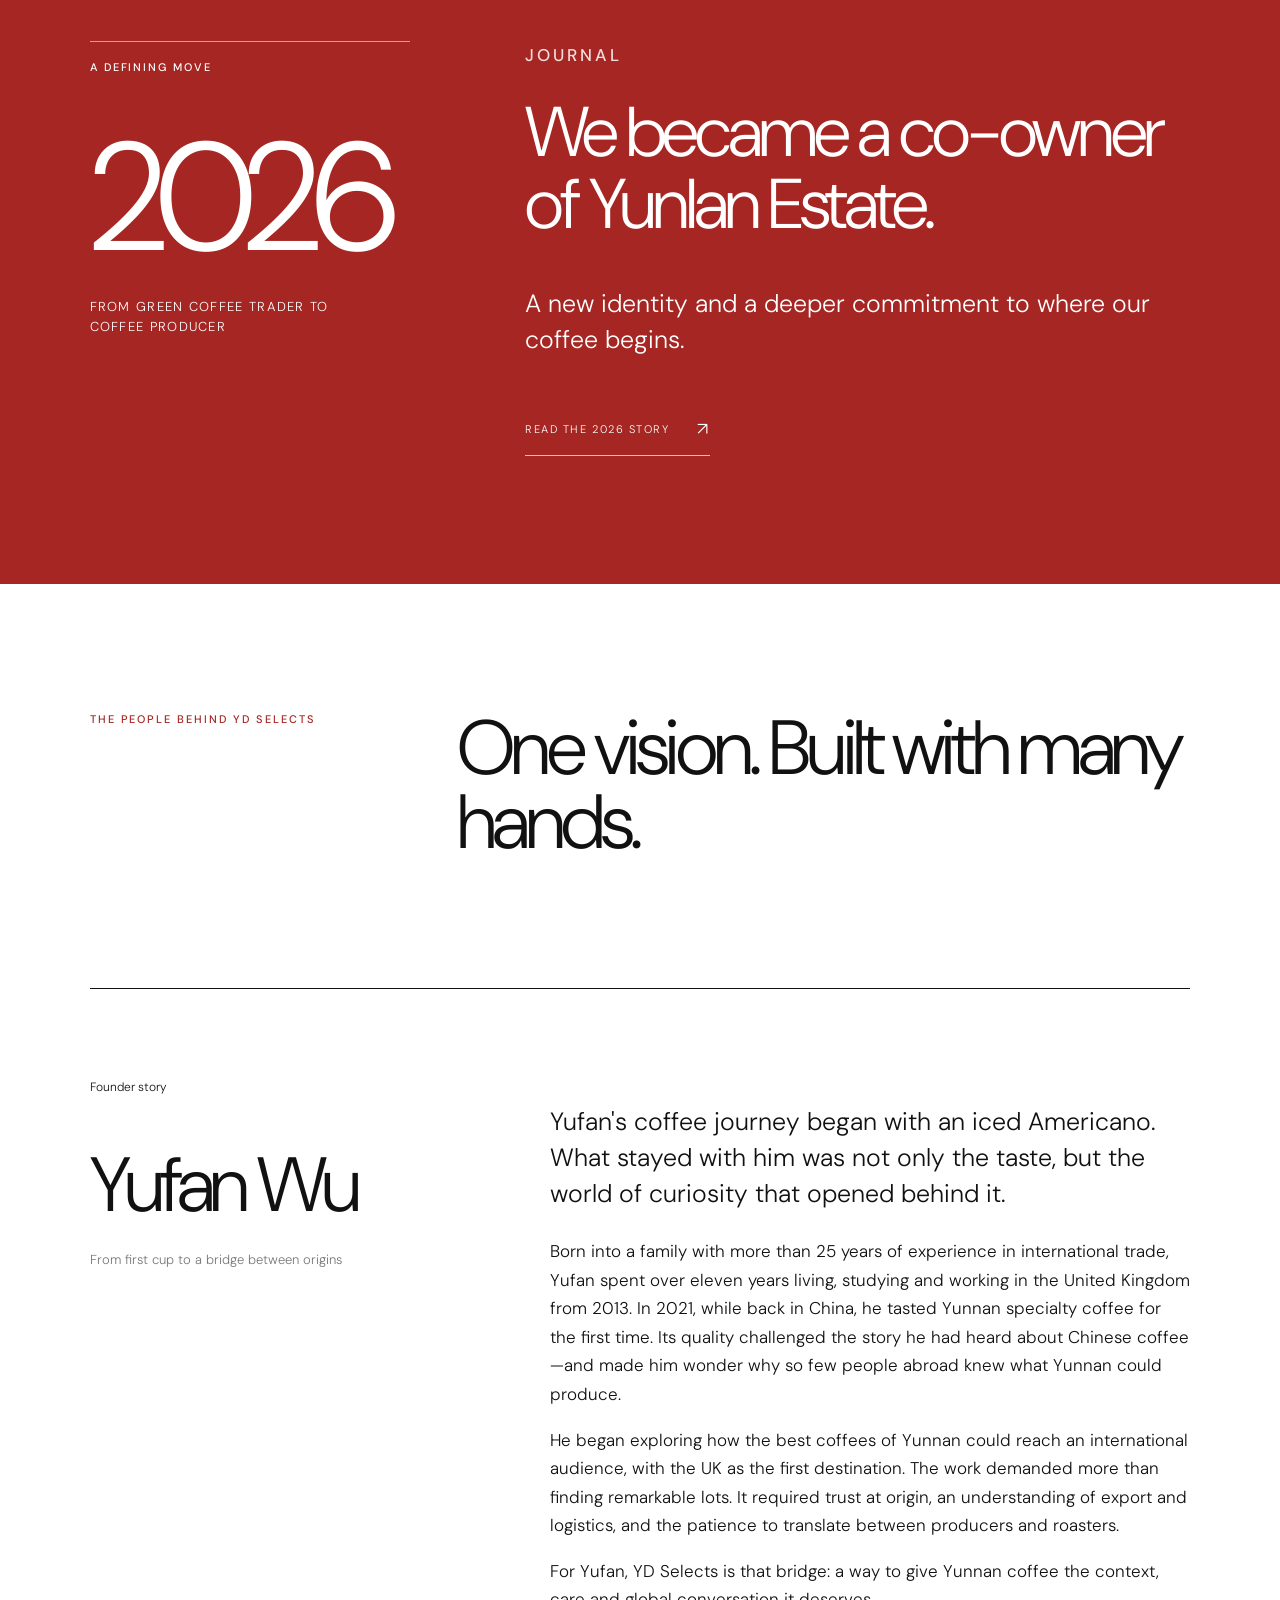
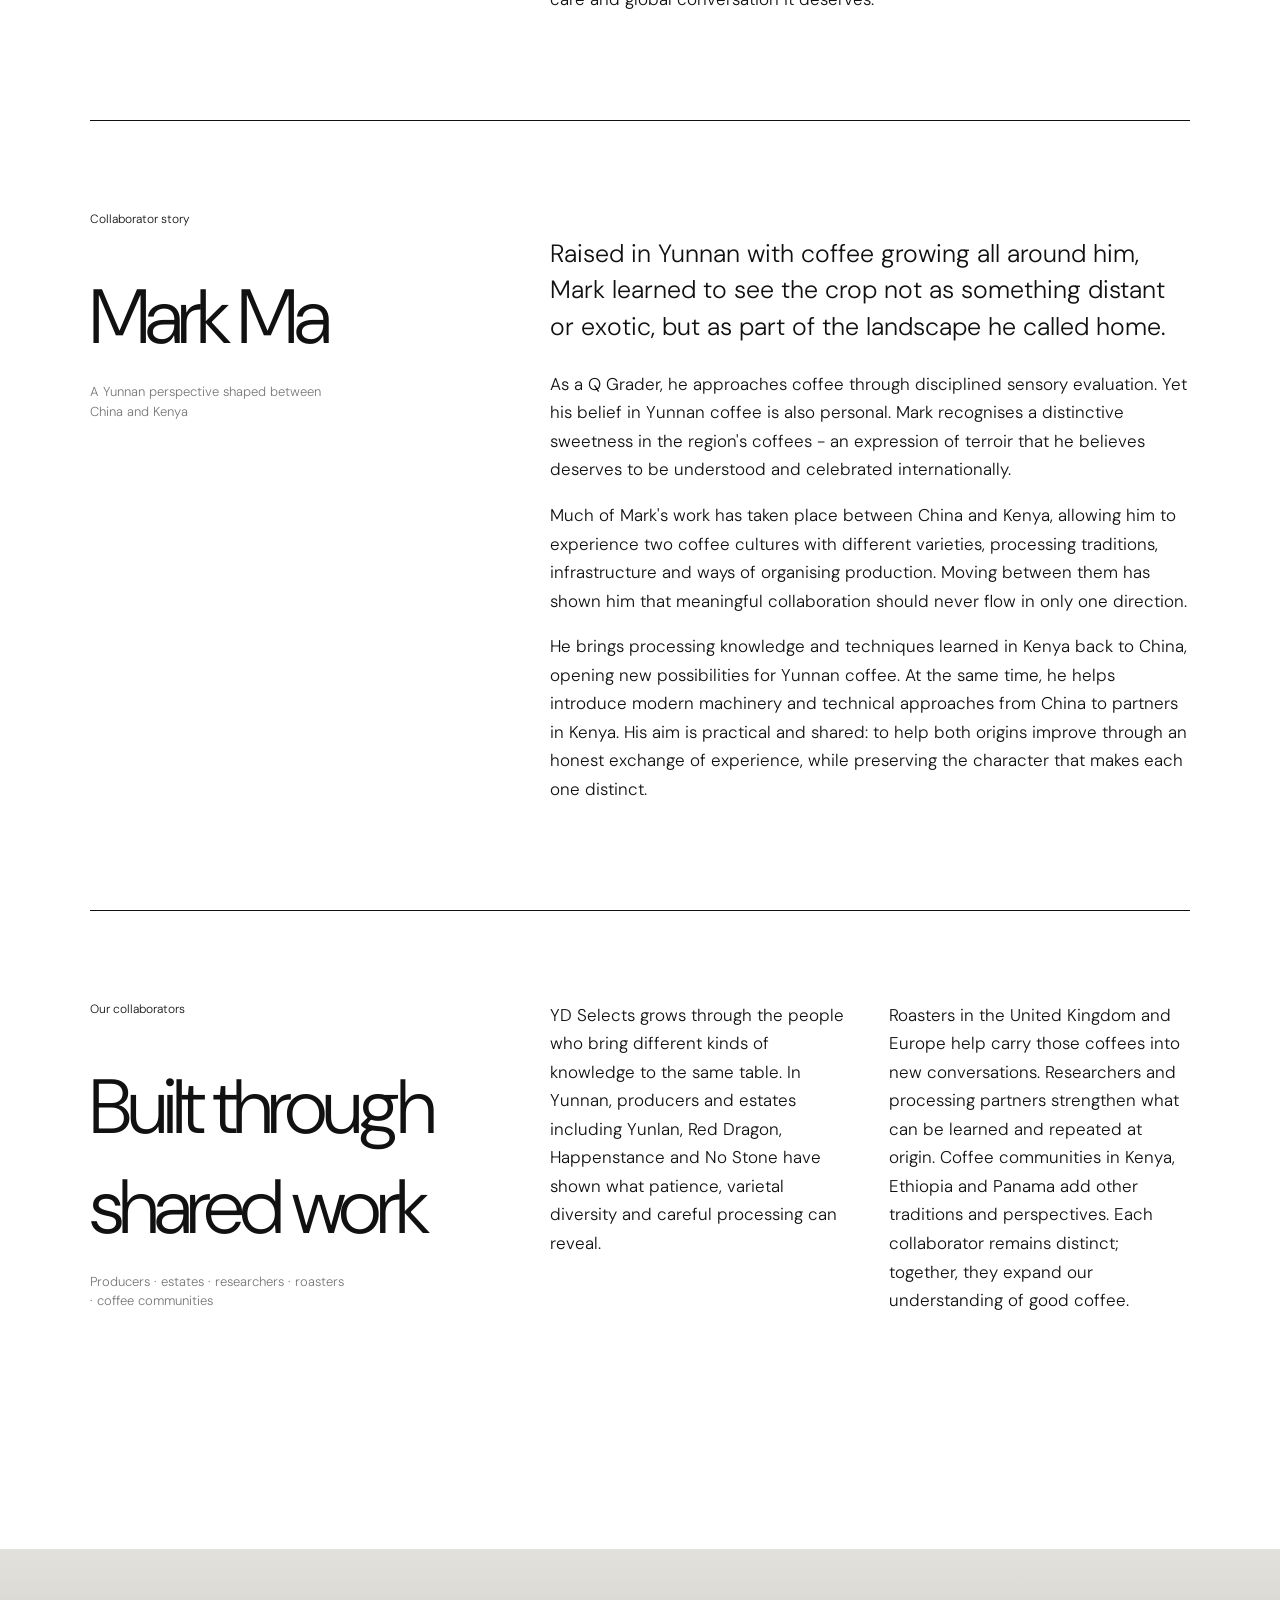
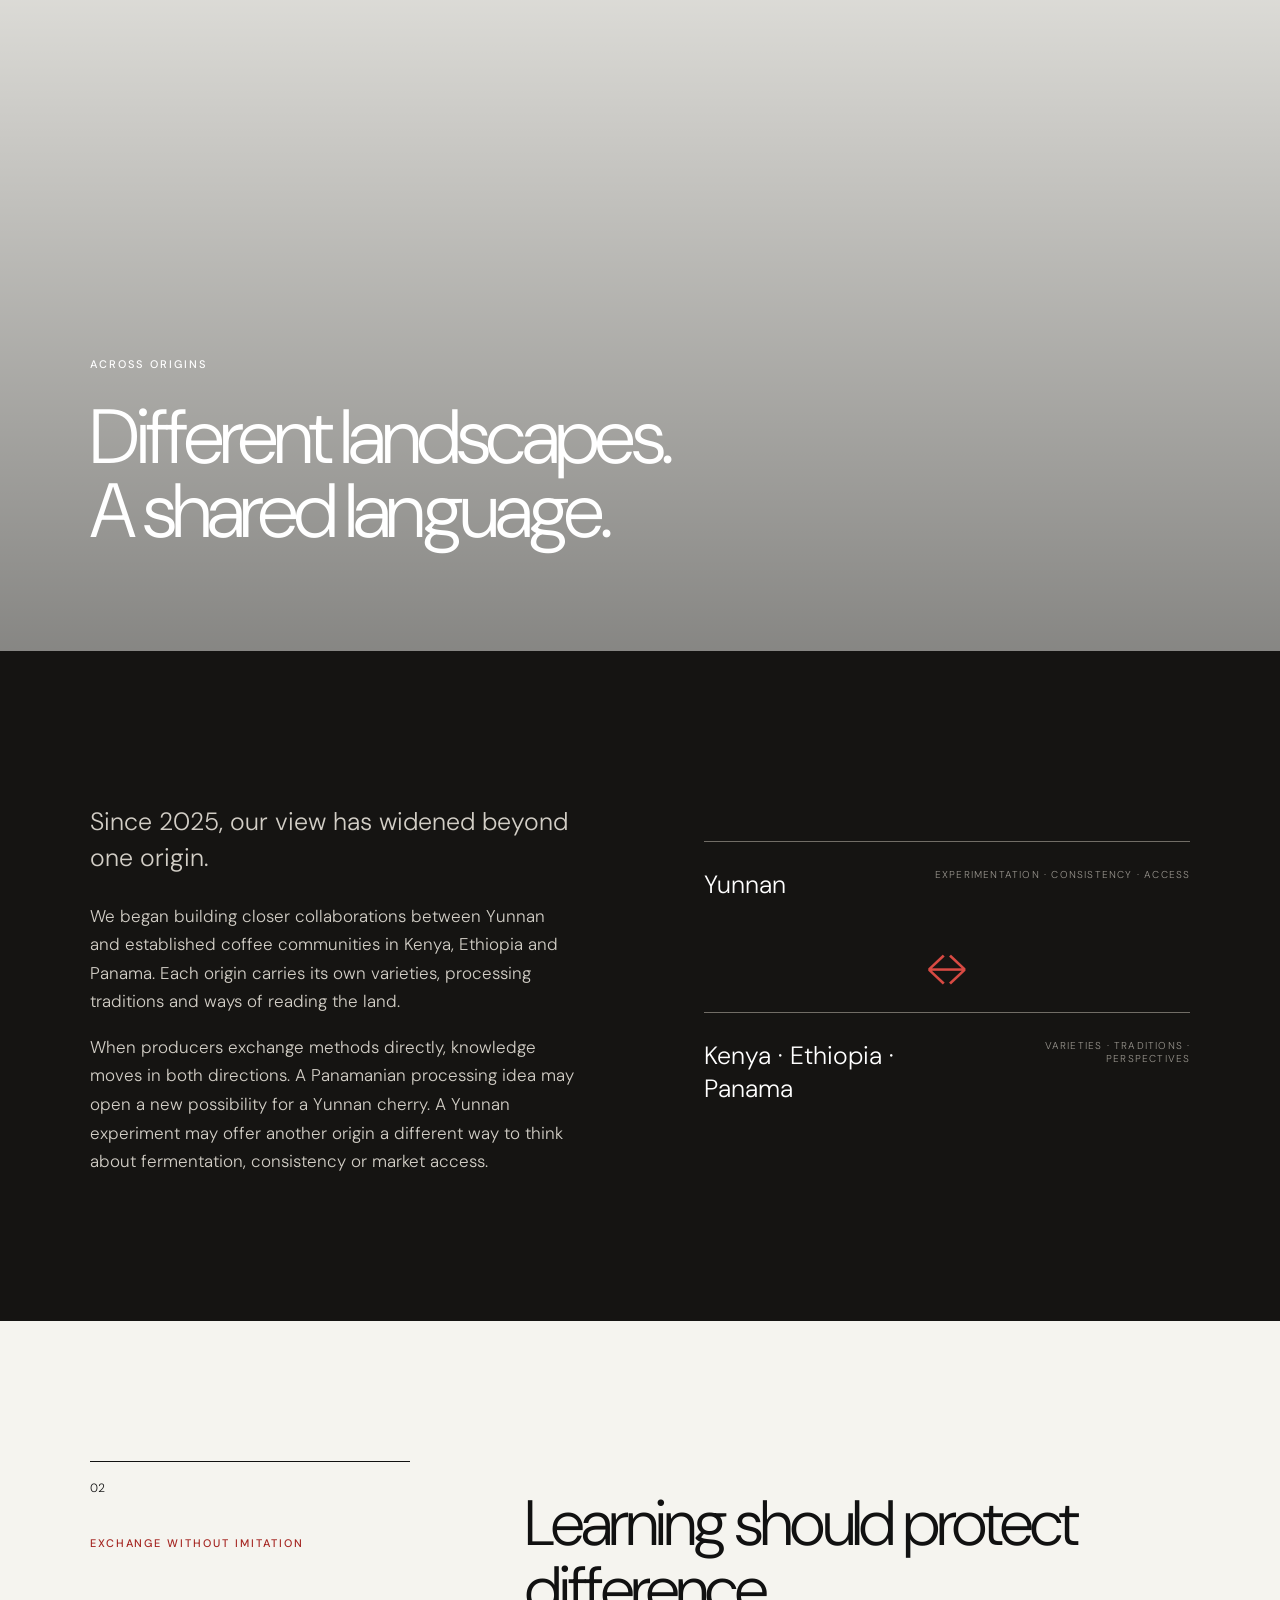
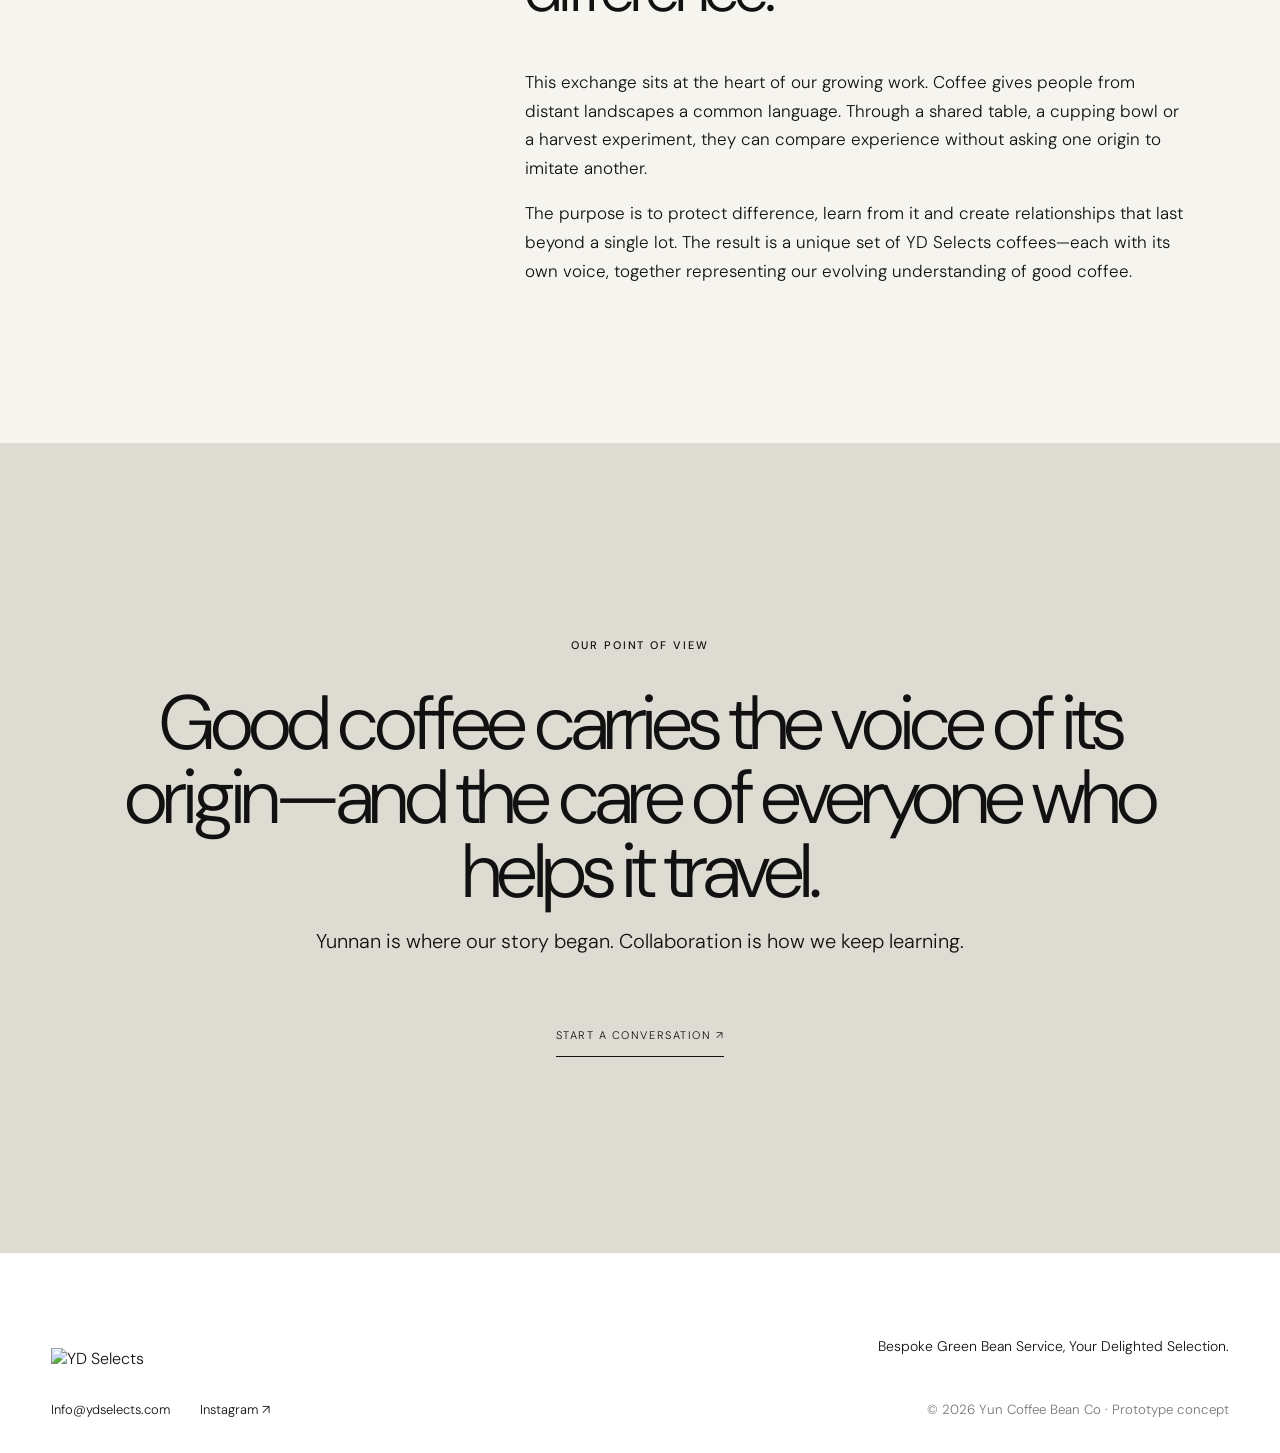
==== commit 9396a803: "Condense Yunnan section into origin story teaser" ====
--- a/index.html
+++ b/index.html
@@ -87,22 +87,10 @@
 <div class="facts-image">
 </div>
 <div class="facts-copy reveal">
-<p class="eyebrow">Yunnan in perspective</p>
-<h2>Behind the scale are individual farms, families and harvest decisions.</h2>
-<div class="stats">
-<article>
-<strong>80,000</strong>
-<span>hectares under coffee cultivation by the end of 2024</span>
-</article>
-<article>
-<strong>140,000+</strong>
-<span>tonnes produced across the province</span>
-</article>
-<article>
-<strong>98%</strong>
-<span>of China's coffee planting area and production</span>
-</article>
-</div>
+<p class="eyebrow">Yunnan coffee</p>
+<h2>A vast origin still revealing its specialty voice.</h2>
+<p class="facts-intro">More than 98% of China’s coffee is grown in Yunnan. Behind that scale are distinct landscapes, committed producers and a new generation of coffees shaped by place.</p>
+<a class="facts-link" href="yunnan-coffee-origin.html">Explore the Yunnan coffee story <span>↗</span></a>
 </div>
 </section>
 <section class="mission" id="mission">
--- a/styles.css
+++ b/styles.css
@@ -1,2 +1,5 @@
 :root{--ink:#111;--paper:#f5f4ef;--white:#fff;--red:#a52622;--line:#c9c6be;--sans:'DM Sans','Helvetica Neue',Arial,sans-serif}*{box-sizing:border-box}html{scroll-behavior:smooth}body{margin:0;background:var(--paper);color:var(--ink);font-family:var(--sans);font-weight:300}a{color:inherit;text-decoration:none}img{display:block;width:100%}.site-header{height:104px;position:sticky;z-index:20;top:0;display:flex;align-items:center;padding:0 4vw;background:rgba(255,255,255,.97);box-shadow:0 1px 0 rgba(0,0,0,.08)}.brand img{width:176px}.site-header nav{margin-left:auto;display:flex;align-items:center;gap:2.2vw;font-size:13px;letter-spacing:.05em}.nav-cta{border:1px solid #111;padding:13px 18px}.nav-cta:hover{background:#111;color:#fff}.menu-toggle{display:none;background:none;border:0}.hero{height:72vh;min-height:620px;background:#111;padding:0 5vw}.hero-image{height:100%;background:url('https://static.wixstatic.com/media/1f78ac_acbd502d23634e2595ac793c201eea93f000.jpg/v1/fill/w_2000,h_1200,al_c,q_90,enc_avif,quality_auto/1f78ac_acbd502d23634e2595ac793c201eea93f000.jpg') center/cover no-repeat}.hero-statement{background:#fff;padding:5vw;display:grid;grid-template-columns:.6fr 1.5fr 1fr;gap:5vw;align-items:start}.eyebrow{text-transform:uppercase;letter-spacing:.18em;font-size:11px;font-weight:500;margin:0}.red{color:var(--red)}.hero-statement h1,.gallery-head h2,.mission h2,.founders-head h2,.collab-title h2,.closing h2{font-size:clamp(52px,6vw,94px);line-height:.96;letter-spacing:-.05em;font-weight:300;margin:0}.hero-statement>p:last-child{font-size:19px;line-height:1.55;margin:0}.editorial{padding:11vw 7vw}.two-col{display:grid;grid-template-columns:1fr .9fr;gap:11vw;align-items:center}.copy h2,.chapter-section h2{font-size:clamp(42px,5vw,76px);line-height:1.03;letter-spacing:-.045em;font-weight:300;margin:30px 0 45px}.copy p,.founder-story p{font-size:17px;line-height:1.68}.copy .lead,.mission-copy .lead,.founder-story .lead{font-size:25px;line-height:1.45}.media{margin:0}.media img{aspect-ratio:3/4;object-fit:cover;filter:saturate(.8)}figcaption{font-size:10px;text-transform:uppercase;letter-spacing:.14em;margin-top:12px}.story-gallery{background:#151412;color:#fff;padding:9vw 0}.gallery-head{padding:0 7vw 7vw;display:grid;grid-template-columns:.5fr 1.5fr;gap:6vw}.image-strip{display:grid;grid-template-columns:1.25fr 1fr .75fr;gap:18px;overflow:hidden}.image-strip figure{margin:0}.image-strip img{height:48vw;max-height:720px;object-fit:cover;filter:saturate(.78)}.chapter-section{display:grid;grid-template-columns:.65fr 1.35fr;gap:9vw;background:#fff}.chapter{border-top:1px solid #111;padding-top:18px}.chapter-no{font-size:12px;margin:0 0 40px}.chapter-section .copy{max-width:780px}.facts{position:relative;background:#1a1917;color:#fff}.facts-image{height:65vh;min-height:520px;background:url('https://static.wixstatic.com/media/1f78ac_94b32c02f18a4ecda9632cf2c0a9537b~mv2.jpg/v1/fill/w_1800,h_1000,al_c,q_90,enc_avif,quality_auto/Image-place-holder_edited_edited.jpg') center/cover no-repeat;opacity:.72}.facts-copy{padding:8vw 7vw}.facts-copy h2{font-size:clamp(40px,5vw,74px);font-weight:300;line-height:1.08;letter-spacing:-.04em;max-width:1050px}.stats{display:grid;grid-template-columns:repeat(3,1fr);border-top:1px solid #6f6b64;margin-top:7vw}.stats article{padding:36px 4vw 20px 0;border-right:1px solid #6f6b64}.stats article+article{padding-left:4vw}.stats article:last-child{border-right:0}.stats strong{display:block;font-size:clamp(58px,7vw,100px);font-weight:300;letter-spacing:-.055em}.stats span{display:block;max-width:230px;font-size:13px;line-height:1.5;color:#ccc7bf}.mission{padding:11vw 7vw;display:grid;grid-template-columns:1.2fr .8fr;gap:11vw}.mission-copy p{font-size:17px;line-height:1.68}.principles{display:grid;grid-template-columns:repeat(3,1fr);border-top:1px solid #111;border-bottom:1px solid #111;margin:0 7vw 11vw}.principles article{padding:45px 4vw 60px 0;border-right:1px solid var(--line)}.principles article+article{padding-left:4vw}.principles article:last-child{border-right:0}.principles span{font-size:11px;color:var(--red)}.principles h3{font-size:27px;font-weight:400;margin:35px 0 20px}.principles p{font-size:15px;line-height:1.6}.founders{background:#fff;padding:10vw 7vw}.founders-head{display:grid;grid-template-columns:.55fr 1.45fr;gap:7vw;margin-bottom:10vw}.founder{display:grid;grid-template-columns:.7fr 1.3fr;gap:9vw;padding:7vw 0;border-top:1px solid #111}.founder-name h3{font-size:clamp(48px,6vw,86px);font-weight:300;letter-spacing:-.05em;margin:15px 0}.founder-name span{display:block;font-size:13px;line-height:1.5;max-width:260px;color:#777}.founder-main .founder-story{max-width:760px}.founder-second .founder-story{display:grid;grid-template-columns:1fr 1fr;gap:3vw}.founder-second .founder-story p{margin-top:0}.collab-hero{min-height:78vh;background:linear-gradient(0deg,rgba(0,0,0,.45),rgba(0,0,0,.08)),url('https://static.wixstatic.com/media/1f78ac_7452ba0a97ef4fe5b01701c655f81c66~mv2.jpg/v1/fill/w_1800,h_1200,al_c,q_90,enc_avif,quality_auto/1f78ac_7452ba0a97ef4fe5b01701c655f81c66~mv2.jpg') center 38%/cover no-repeat;color:#fff;display:flex;align-items:flex-end;padding:8vw 7vw}.collab-title{max-width:1000px}.collab-title .eyebrow{margin-bottom:30px}.collaboration{background:#151412;color:#fff;padding:10vw 7vw;display:grid;grid-template-columns:1fr 1fr;gap:10vw}.collaboration .copy p{color:#d2cec6}.exchange{align-self:center}.exchange>div{border-top:1px solid #716d66;padding:26px 0;display:flex;justify-content:space-between;gap:20px}.exchange span{font-size:25px}.exchange small{font-size:10px;text-transform:uppercase;letter-spacing:.12em;color:#99958e;text-align:right}.exchange b{display:block;color:#d84a43;font-size:42px;font-weight:300;text-align:center;padding:15px}.exchange-story{background:var(--paper)}.closing{min-height:90vh;background:#dedbd3;padding:11vw 7vw;display:grid;place-items:center;text-align:center}.closing>div{max-width:1100px}.closing .eyebrow{margin-bottom:35px}.closing p:not(.eyebrow){font-size:20px}.closing a{display:inline-block;margin-top:40px;border-bottom:1px solid #111;padding:14px 0;text-transform:uppercase;letter-spacing:.14em;font-size:11px}footer{background:#fff;padding:70px 4vw 35px;display:grid;grid-template-columns:1fr 1fr;gap:32px;align-items:end}footer img{width:170px}footer p{font-size:14px;justify-self:end}footer div{display:flex;gap:30px;font-size:13px}footer small{justify-self:end;color:#777}.reveal{opacity:0;transform:translateY(24px);transition:opacity .8s ease,transform .8s ease}.reveal.visible{opacity:1;transform:none}
 @media(max-width:800px){.site-header{height:76px;padding:0 22px}.brand img{width:135px}.site-header nav{display:none;position:absolute;top:76px;left:0;right:0;background:#fff;padding:28px;flex-direction:column;align-items:flex-start}.site-header nav.open{display:flex}.menu-toggle{display:block;margin-left:auto;width:32px}.menu-toggle span{display:block;height:1px;background:#111;margin:7px 0}.hero{height:62vh;min-height:500px;padding:0}.hero-statement,.two-col,.chapter-section,.mission,.collaboration,.founder,.founders-head{grid-template-columns:1fr}.hero-statement{padding:60px 24px;gap:28px}.hero-statement h1{font-size:50px}.editorial,.mission,.collaboration{padding:90px 24px}.about{gap:60px}.story-gallery{padding:90px 0}.gallery-head{grid-template-columns:1fr;padding:0 24px 60px;gap:28px}.image-strip{display:flex;overflow-x:auto;padding:0 24px}.image-strip figure{min-width:82vw}.image-strip img{height:68vh}.chapter-section{gap:55px}.facts-image{height:50vh;min-height:420px}.facts-copy{padding:75px 24px}.stats{grid-template-columns:1fr}.stats article,.stats article+article{padding:28px 0;border-right:0;border-bottom:1px solid #6f6b64}.principles{grid-template-columns:1fr;margin:0 24px 90px}.principles article,.principles article+article{padding:35px 0;border-right:0;border-bottom:1px solid var(--line)}.founders{padding:90px 24px}.founders-head{gap:28px;margin-bottom:80px}.founder{gap:40px;padding:70px 0}.founder-second .founder-story{grid-template-columns:1fr}.collab-hero{min-height:70vh;padding:70px 24px}.collab-title h2,.closing h2{font-size:48px}.exchange>div{display:block}.exchange small{display:block;text-align:left;margin-top:12px}.closing{padding:100px 24px}footer{grid-template-columns:1fr;padding:55px 24px}footer p,footer small{justify-self:start}}@media(prefers-reduced-motion:reduce){html{scroll-behavior:auto}.reveal{opacity:1;transform:none;transition:none}}
+.origin-investment{background:var(--red);color:#fff;padding:10vw 7vw;display:grid;grid-template-columns:.65fr 1.35fr;gap:9vw}.investment-year{border-top:1px solid rgba(255,255,255,.55);padding-top:18px}.investment-year strong{display:block;font-size:clamp(86px,12vw,180px);font-weight:300;letter-spacing:-.07em;line-height:.9;margin:55px 0 30px}.investment-year span{display:block;font-size:13px;line-height:1.5;max-width:250px;text-transform:uppercase;letter-spacing:.1em}.investment-story{max-width:820px}.investment-story h2{font-size:clamp(44px,5.5vw,82px);font-weight:300;line-height:1.02;letter-spacing:-.045em;margin:28px 0 45px}.investment-story p{font-size:17px;line-height:1.68;color:#f1dedc}.investment-story .lead{font-size:25px;line-height:1.45;color:#fff}.investment-pillars{display:flex;flex-wrap:wrap;gap:10px;margin-top:50px}.investment-pillars span{border:1px solid rgba(255,255,255,.55);border-radius:100px;padding:11px 16px;font-size:10px;text-transform:uppercase;letter-spacing:.14em}@media(max-width:800px){.origin-investment{padding:90px 24px;grid-template-columns:1fr;gap:70px}.investment-year strong{font-size:100px}}
+.investment-link{display:inline-flex;align-items:center;gap:28px;border-bottom:1px solid rgba(255,255,255,.7);padding:14px 0;margin-top:20px;text-transform:uppercase;letter-spacing:.14em;font-size:11px}.investment-link span{font-size:18px}
+.article-hero{min-height:80vh;background:linear-gradient(0deg,rgba(0,0,0,.6),rgba(0,0,0,.08)),url('https://static.wixstatic.com/media/1f78ac_acbd502d23634e2595ac793c201eea93f000.jpg/v1/fill/w_2000,h_1200,al_c,q_90,enc_avif,quality_auto/1f78ac_acbd502d23634e2595ac793c201eea93f000.jpg') center/cover no-repeat;color:#fff;display:flex;align-items:flex-end;padding:8vw 7vw}.article-hero>div{max-width:1100px}.article-hero h1{font-size:clamp(62px,9vw,135px);line-height:.88;letter-spacing:-.06em;font-weight:300;margin:28px 0}.article-hero p:last-child{font-size:21px;line-height:1.5;max-width:680px}.article-meta{display:grid;grid-template-columns:repeat(3,1fr);gap:20px;padding:25px 7vw;border-bottom:1px solid var(--line);background:#fff;font-size:10px;text-transform:uppercase;letter-spacing:.14em}.article-meta span:nth-child(2){text-align:center}.article-meta span:last-child{text-align:right}.article-body{padding:10vw 7vw;display:grid;grid-template-columns:.65fr 1.35fr;gap:10vw;background:#fff}.article-body aside{border-top:1px solid #111;padding-top:18px}.article-body aside h2{font-size:clamp(34px,4vw,58px);font-weight:300;line-height:1.08;letter-spacing:-.04em;margin-top:35px}.article-body article{max-width:760px}.article-body article p{font-size:18px;line-height:1.75}.article-body .article-lead{font-size:28px;line-height:1.48;margin-top:0}.article-body h3{font-size:32px;font-weight:400;margin:80px 0 25px}.article-body blockquote{font-size:clamp(34px,4vw,54px);line-height:1.2;font-weight:300;letter-spacing:-.035em;margin:90px 0;padding:45px 0;border-top:1px solid var(--red);border-bottom:1px solid var(--red);color:var(--red)}.article-back{display:inline-block;margin-top:70px;border-bottom:1px solid #111;padding:14px 0;text-transform:uppercase;letter-spacing:.14em;font-size:11px}@media(max-width:800px){.article-hero{min-height:70vh;padding:70px 24px}.article-hero h1{font-size:60px}.article-meta{grid-template-columns:1fr;padding:22px 24px}.article-meta span:nth-child(2),.article-meta span:last-child{text-align:left}.article-body{padding:90px 24px;grid-template-columns:1fr;gap:65px}.article-body .article-lead{font-size:24px}}
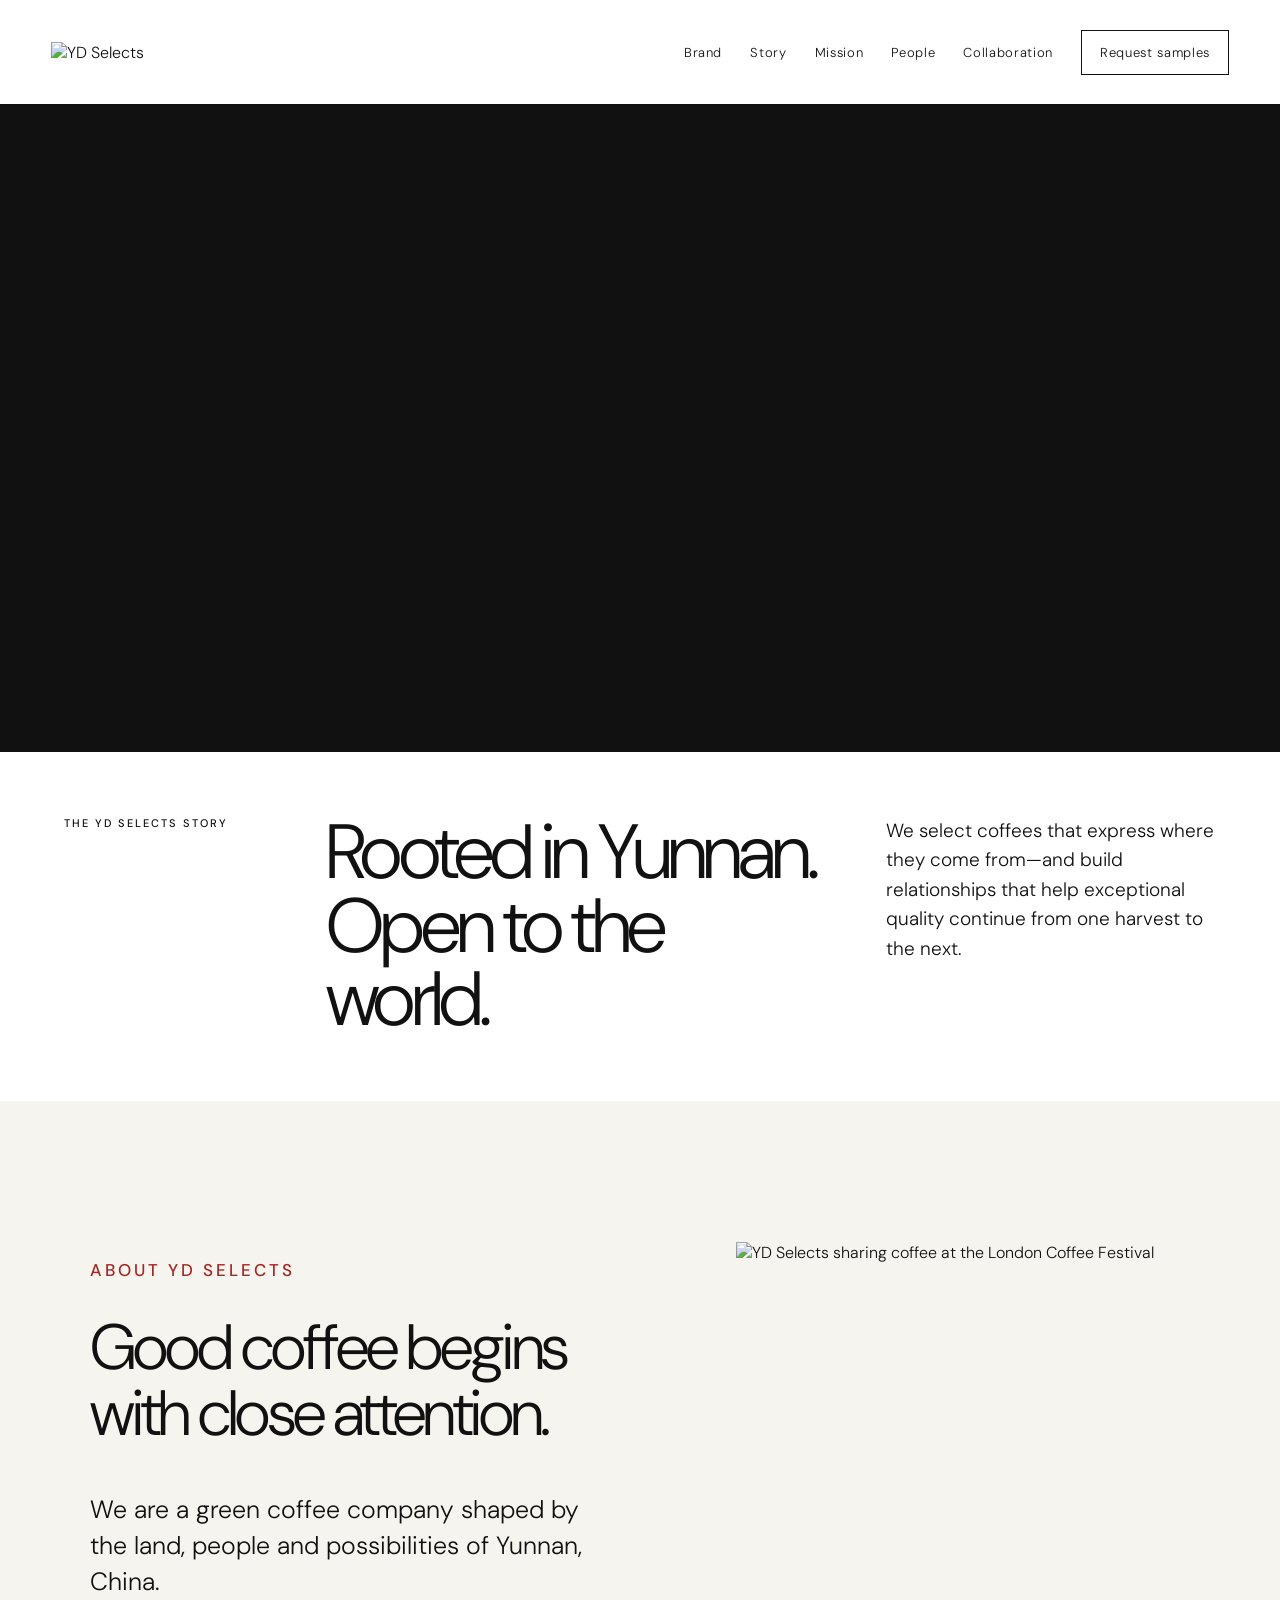
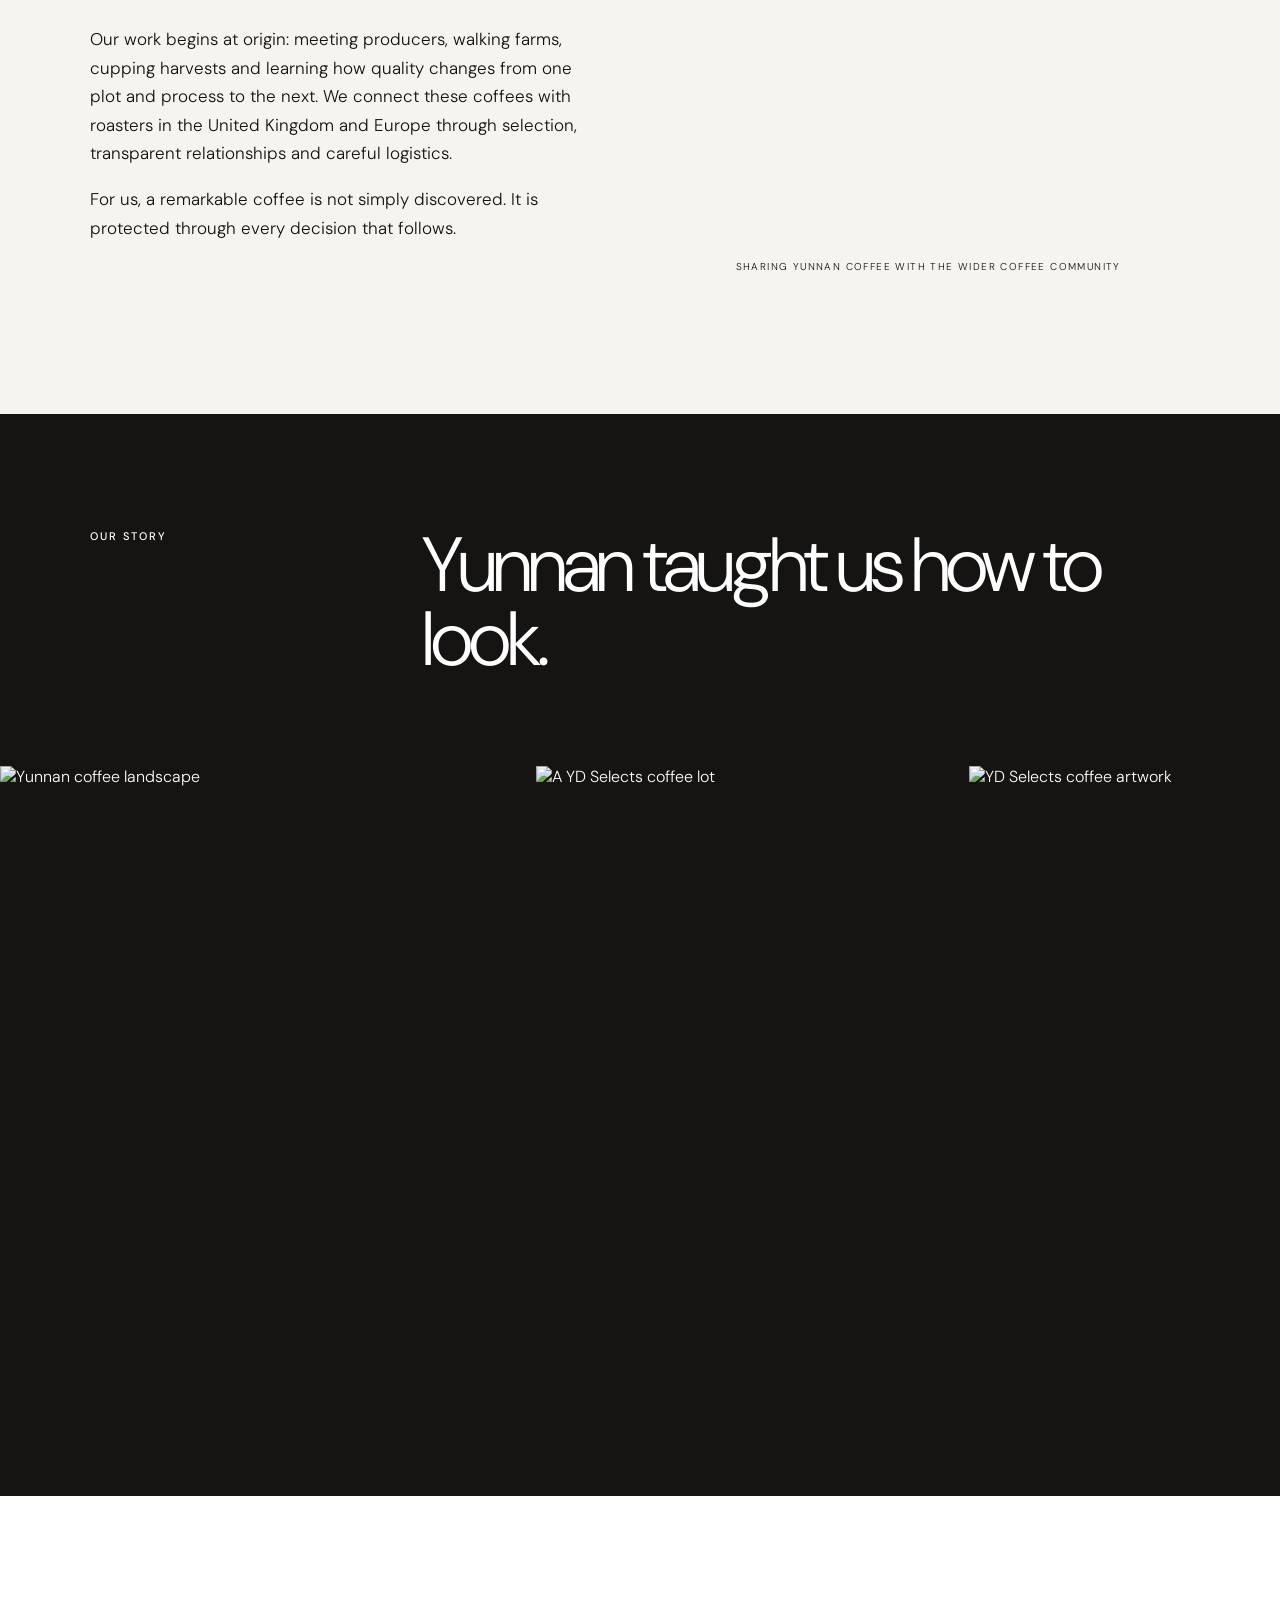
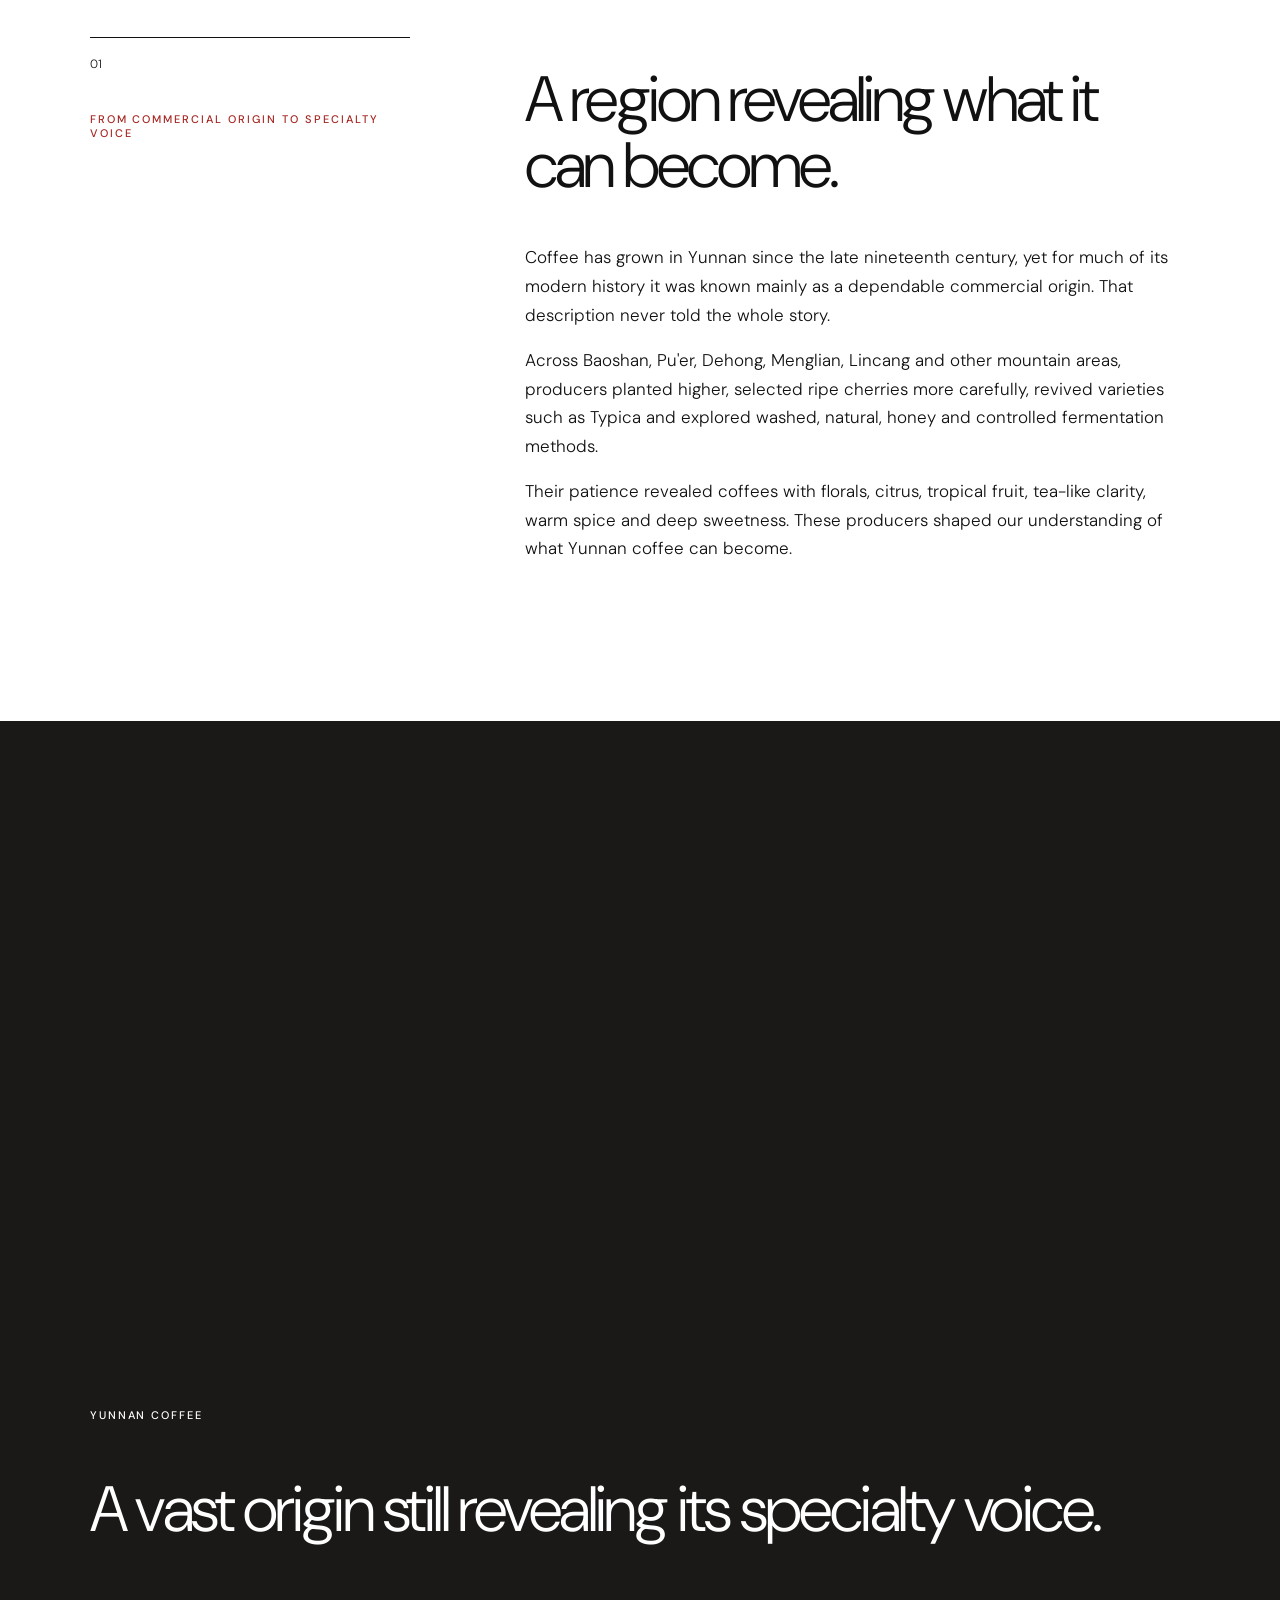
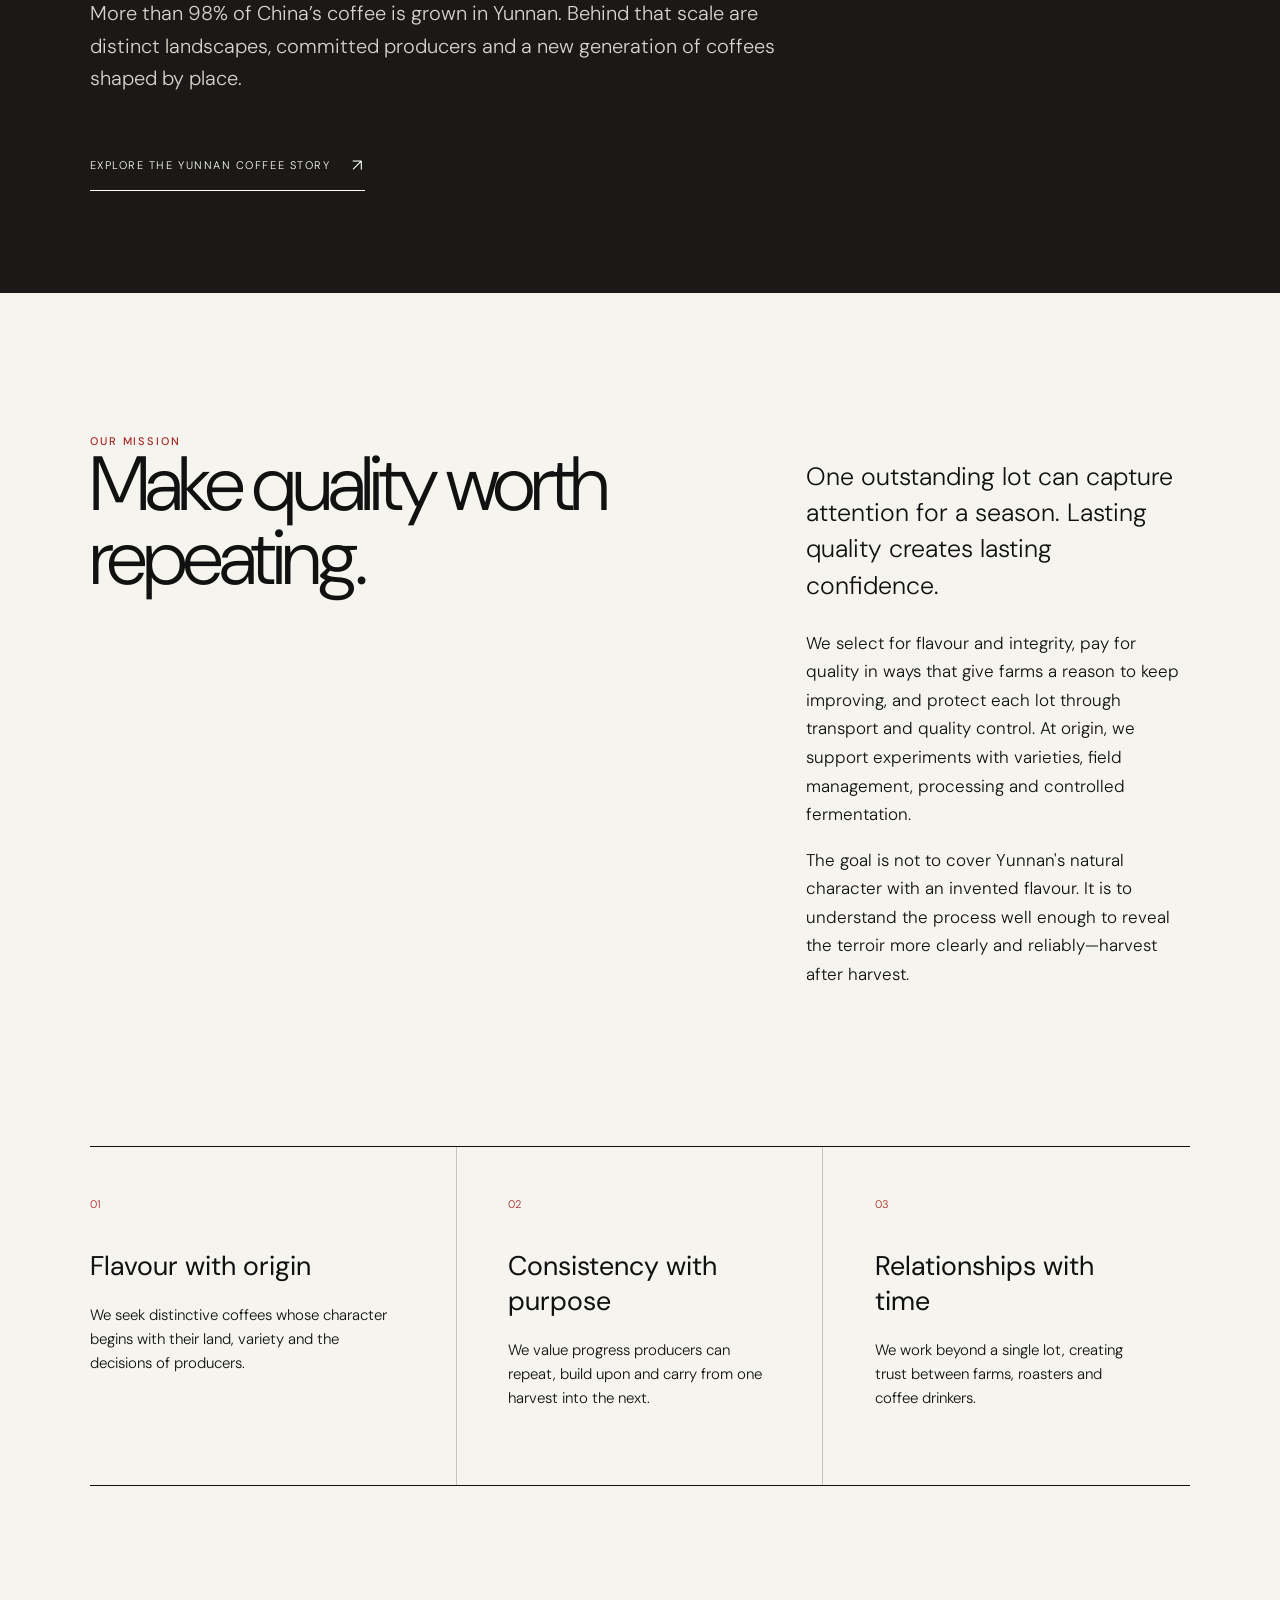
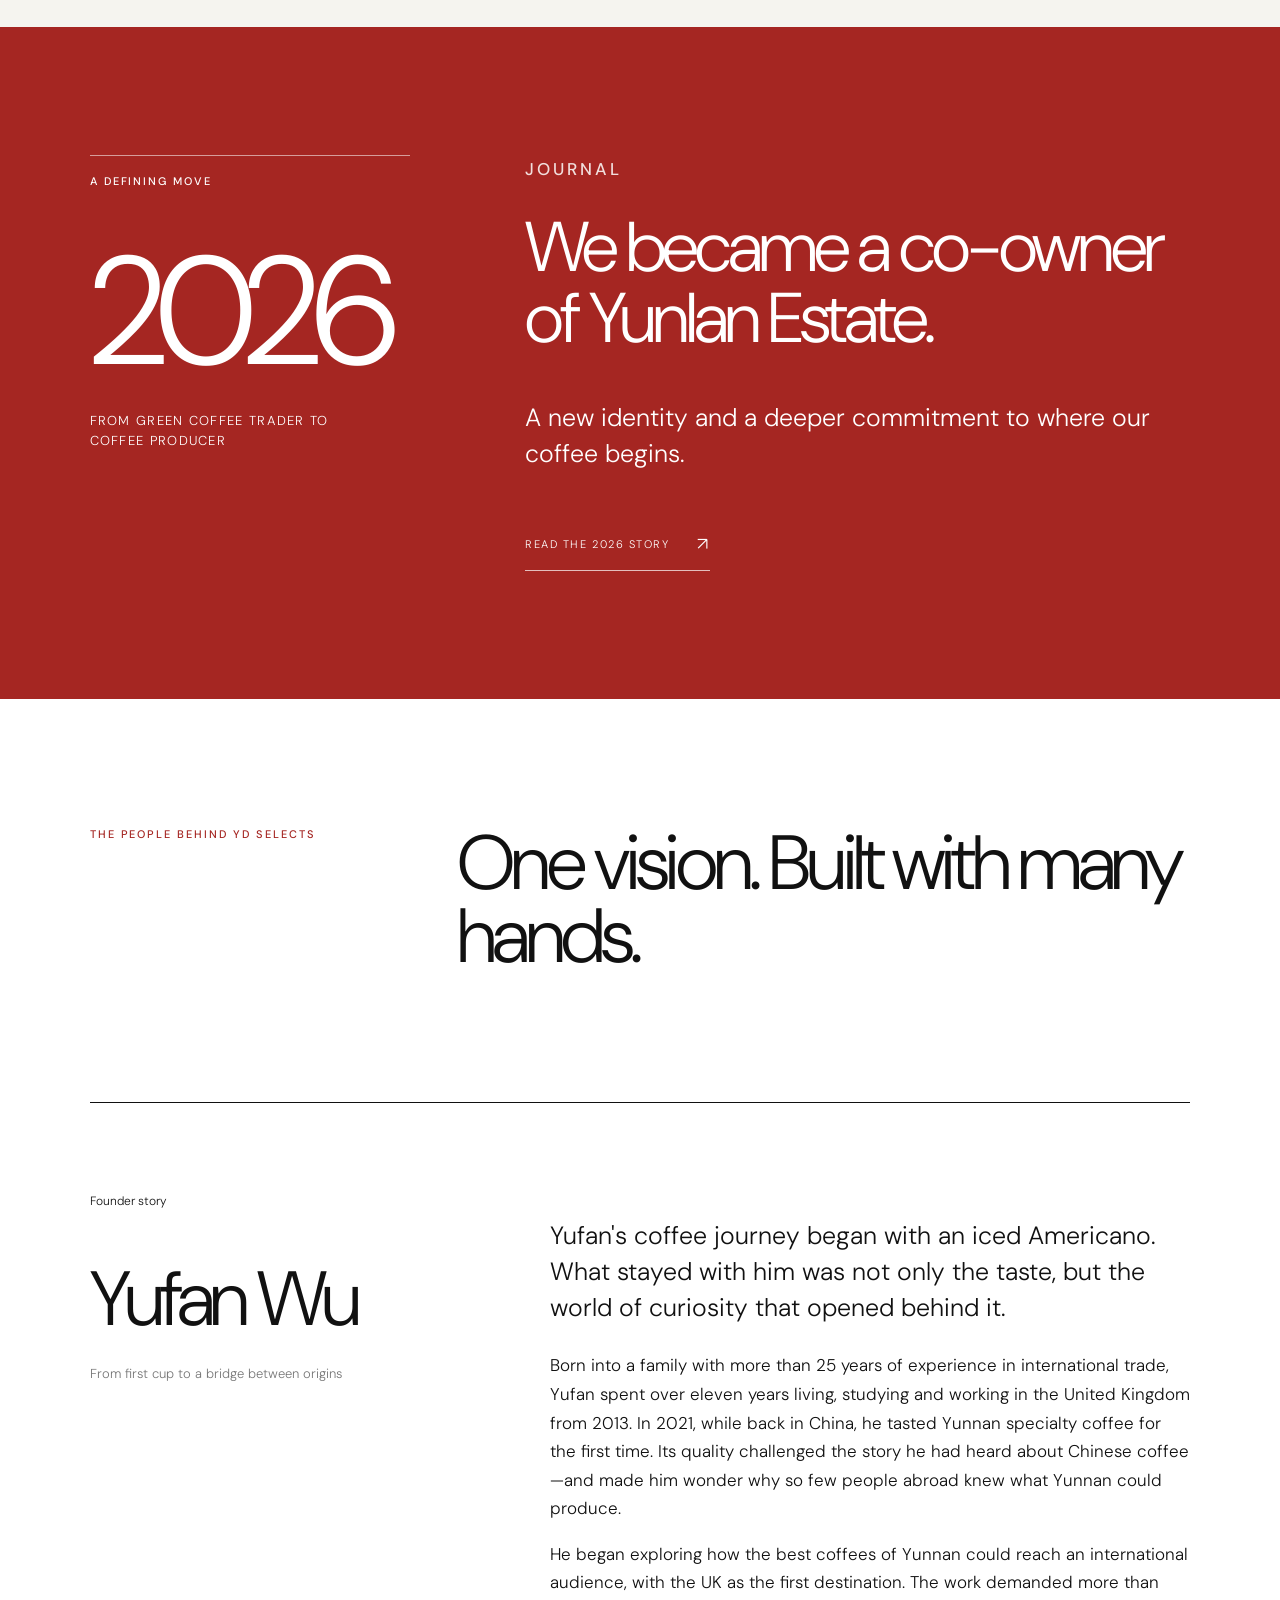
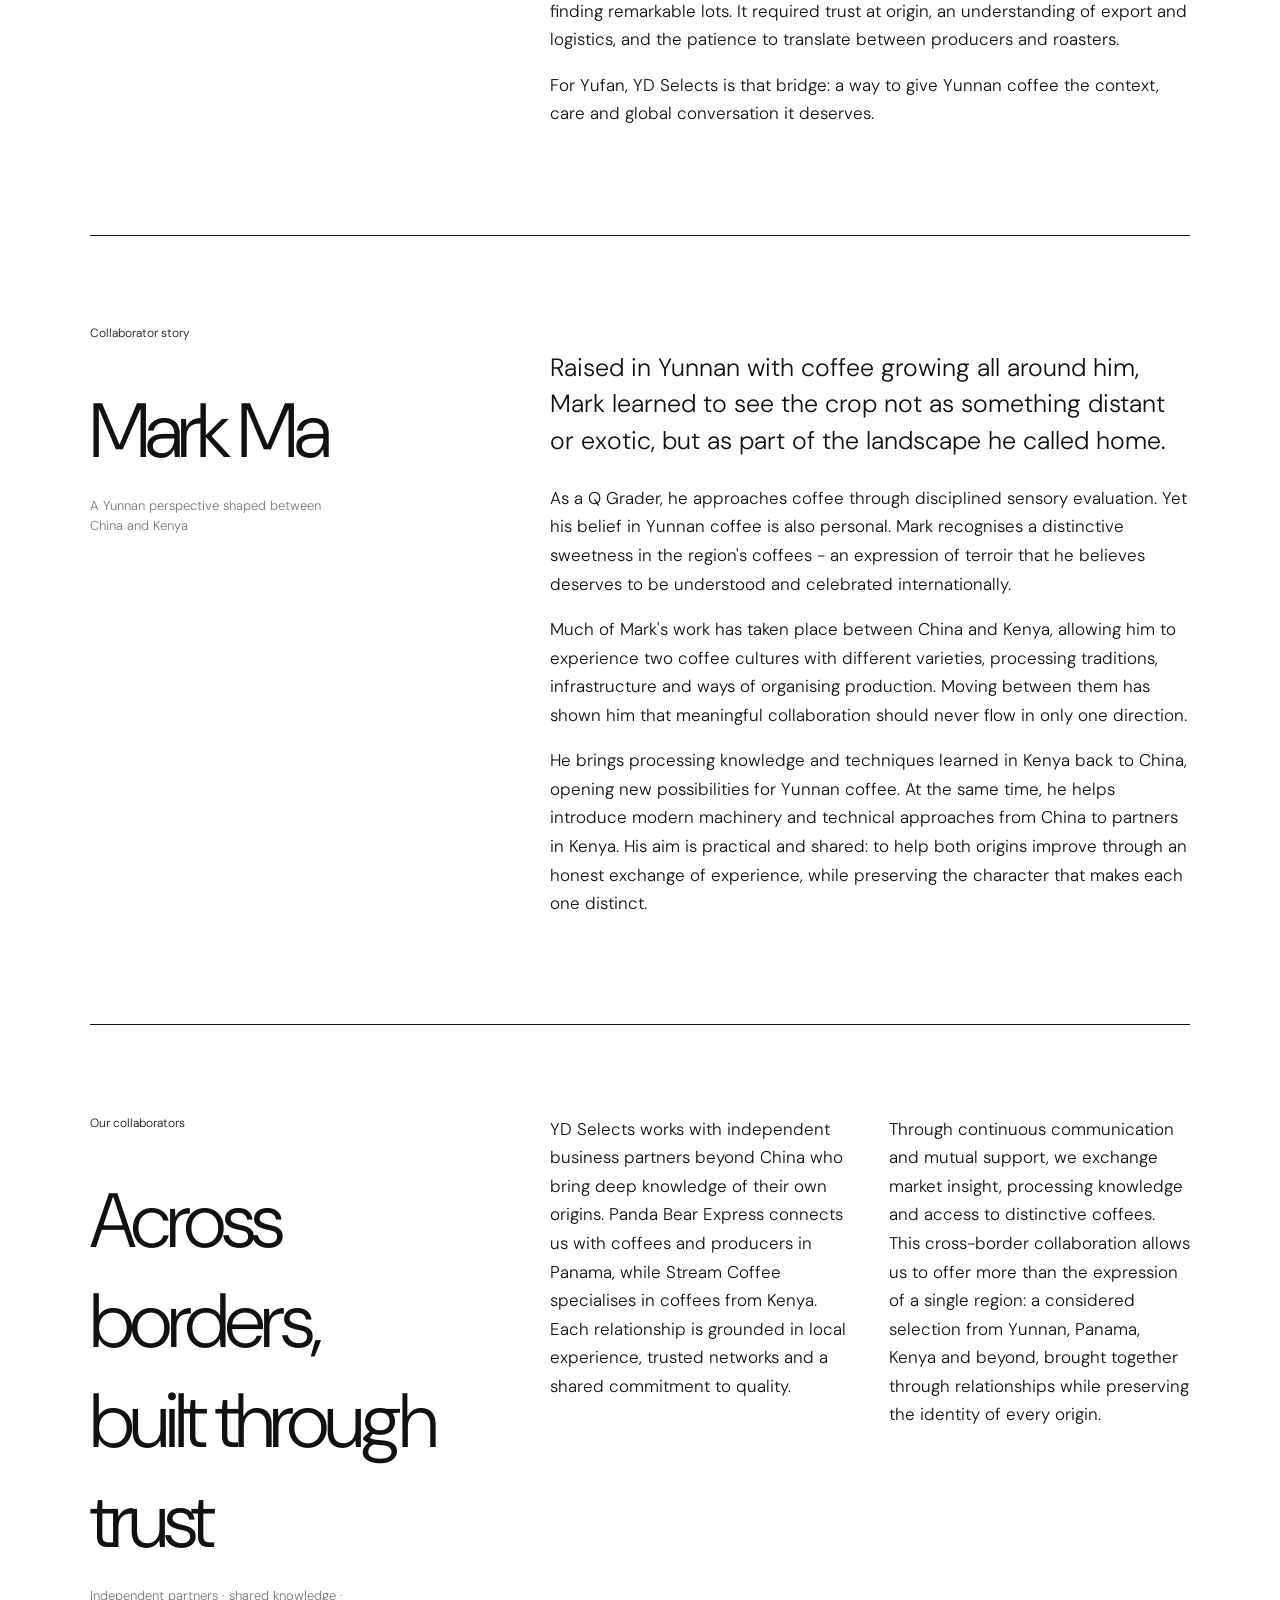
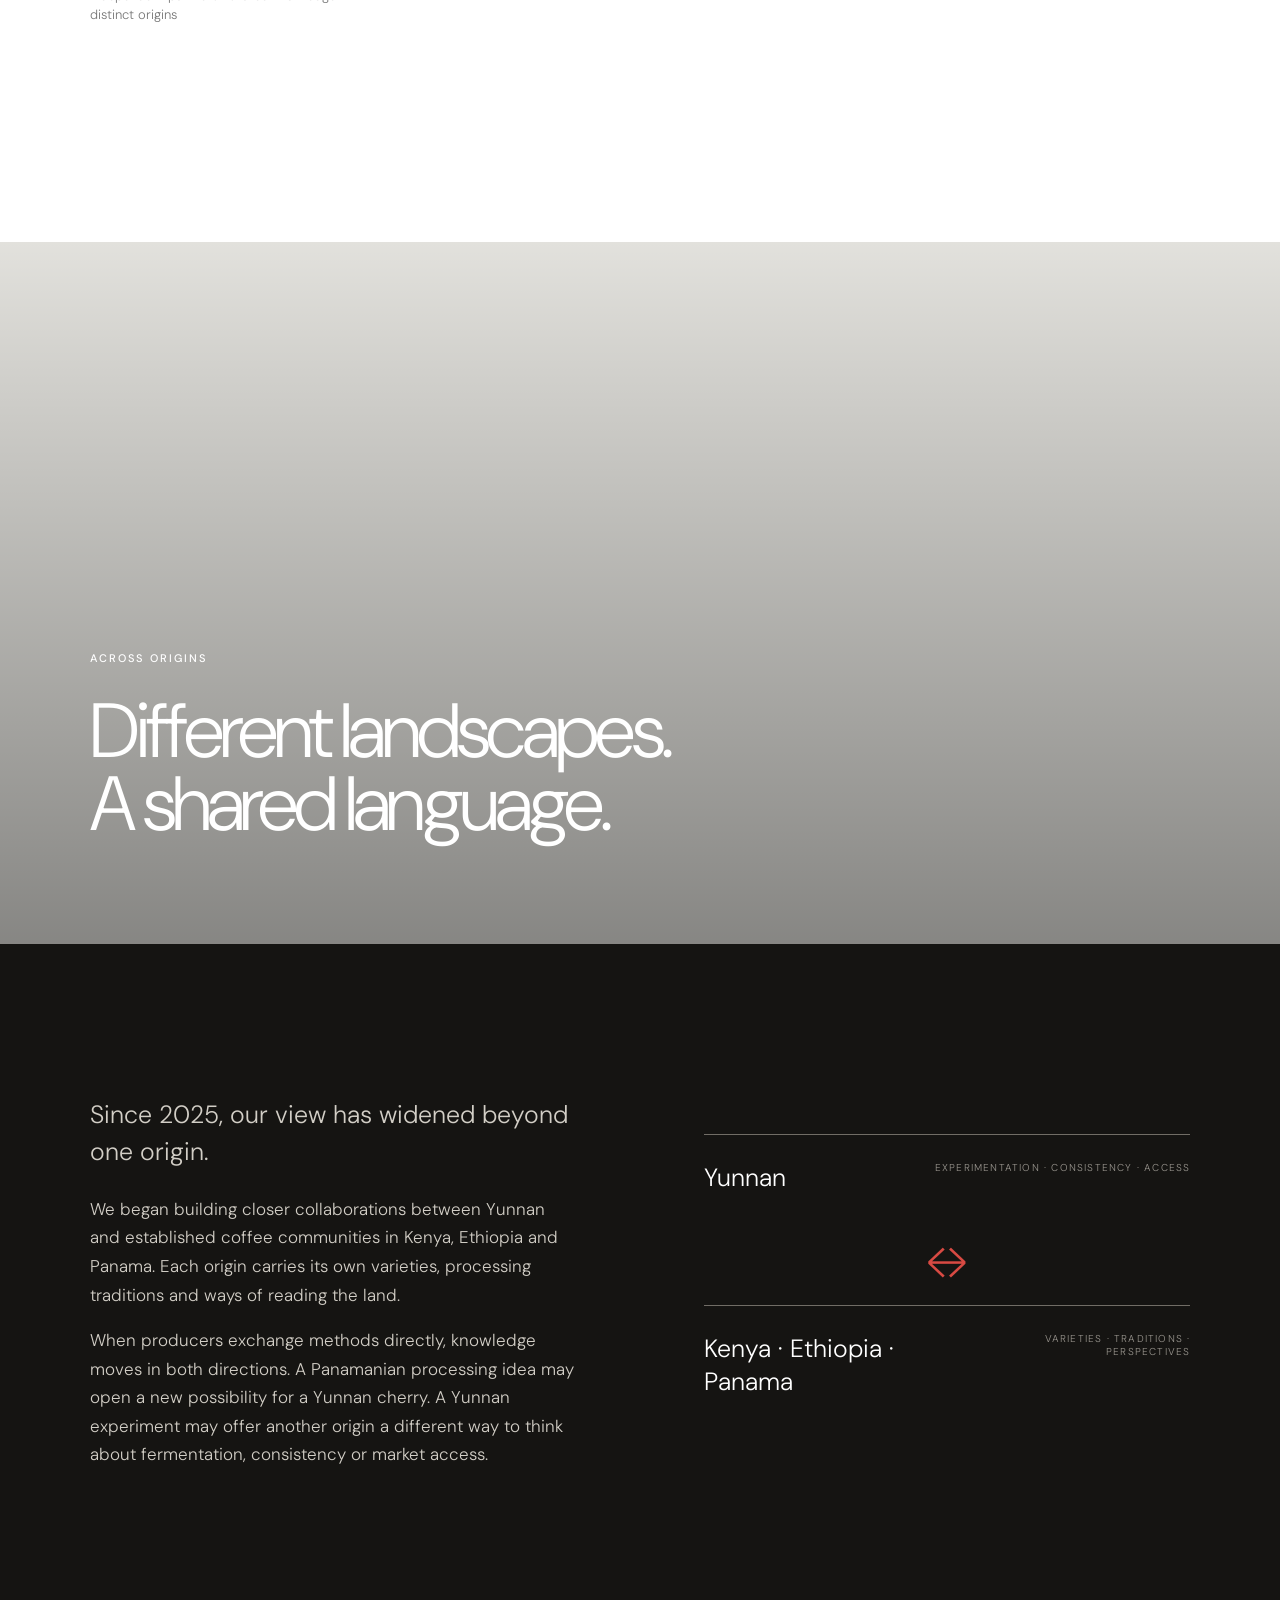
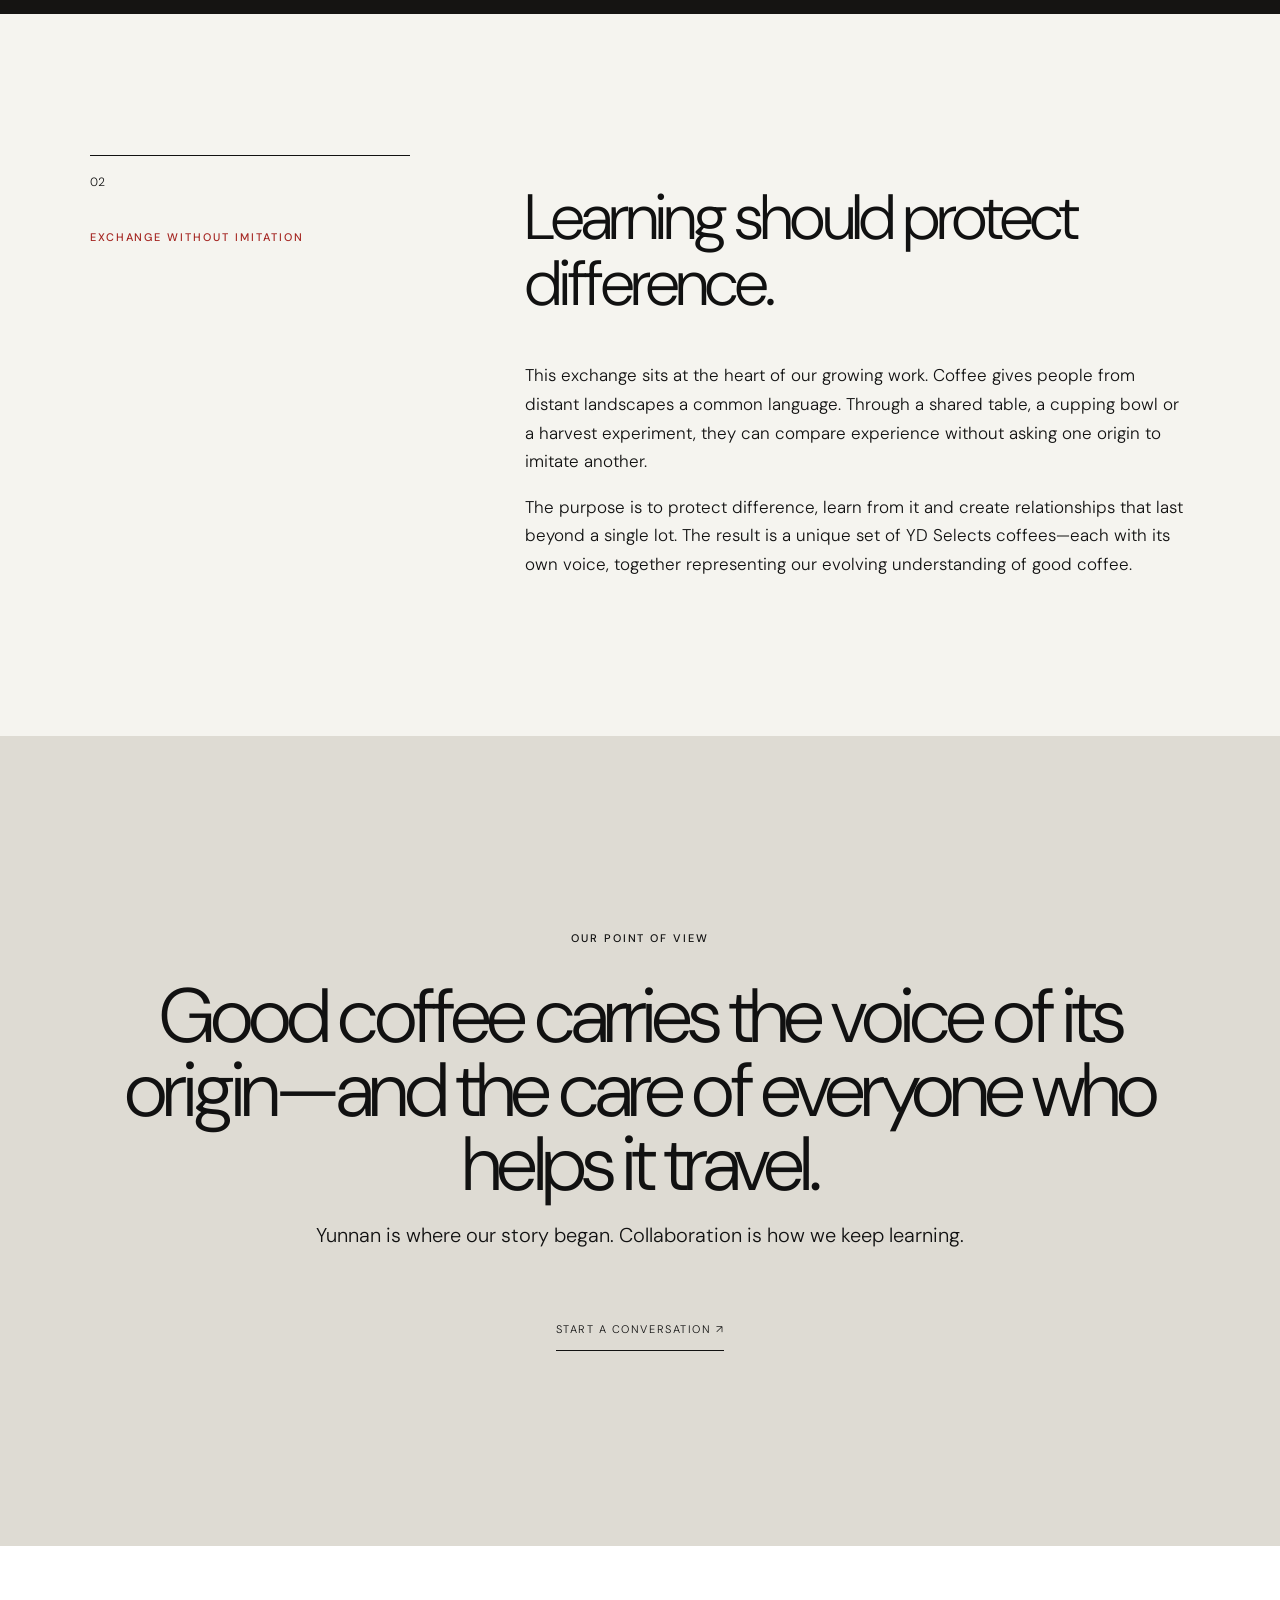
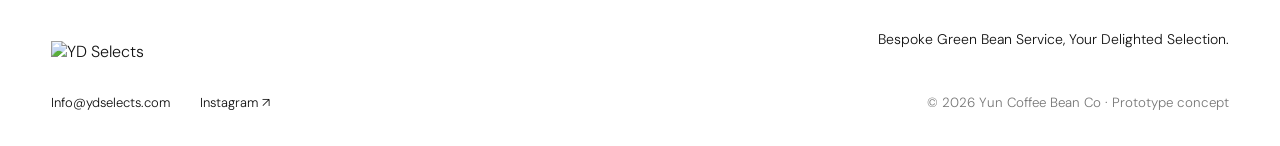
==== commit 29287e5e: "Rewrite international collaborator story" ====
--- a/index.html
+++ b/index.html
@@ -168,12 +168,12 @@
 <article class="founder founder-second">
 <div class="founder-name reveal">
 <p class="chapter-no">Our collaborators</p>
-<h3>Built through shared work</h3>
-<span>Producers · estates · researchers · roasters · coffee communities</span>
+<h3>Across borders, built through trust</h3>
+<span>Independent partners · shared knowledge · distinct origins</span>
 </div>
 <div class="founder-story reveal">
-<p>YD Selects grows through the people who bring different kinds of knowledge to the same table. In Yunnan, producers and estates including Yunlan, Red Dragon, Happenstance and No Stone have shown what patience, varietal diversity and careful processing can reveal.</p>
-<p>Roasters in the United Kingdom and Europe help carry those coffees into new conversations. Researchers and processing partners strengthen what can be learned and repeated at origin. Coffee communities in Kenya, Ethiopia and Panama add other traditions and perspectives. Each collaborator remains distinct; together, they expand our understanding of good coffee.</p>
+<p>YD Selects works with independent business partners beyond China who bring deep knowledge of their own origins. Panda Bear Express connects us with coffees and producers in Panama, while Stream Coffee specialises in coffees from Kenya. Each relationship is grounded in local experience, trusted networks and a shared commitment to quality.</p>
+<p>Through continuous communication and mutual support, we exchange market insight, processing knowledge and access to distinctive coffees. This cross-border collaboration allows us to offer more than the expression of a single region: a considered selection from Yunnan, Panama, Kenya and beyond, brought together through relationships while preserving the identity of every origin.</p>
 </div>
 </article>
 </section>
--- a/styles.css
+++ b/styles.css
@@ -2,4 +2,6 @@
 @media(max-width:800px){.site-header{height:76px;padding:0 22px}.brand img{width:135px}.site-header nav{display:none;position:absolute;top:76px;left:0;right:0;background:#fff;padding:28px;flex-direction:column;align-items:flex-start}.site-header nav.open{display:flex}.menu-toggle{display:block;margin-left:auto;width:32px}.menu-toggle span{display:block;height:1px;background:#111;margin:7px 0}.hero{height:62vh;min-height:500px;padding:0}.hero-statement,.two-col,.chapter-section,.mission,.collaboration,.founder,.founders-head{grid-template-columns:1fr}.hero-statement{padding:60px 24px;gap:28px}.hero-statement h1{font-size:50px}.editorial,.mission,.collaboration{padding:90px 24px}.about{gap:60px}.story-gallery{padding:90px 0}.gallery-head{grid-template-columns:1fr;padding:0 24px 60px;gap:28px}.image-strip{display:flex;overflow-x:auto;padding:0 24px}.image-strip figure{min-width:82vw}.image-strip img{height:68vh}.chapter-section{gap:55px}.facts-image{height:50vh;min-height:420px}.facts-copy{padding:75px 24px}.stats{grid-template-columns:1fr}.stats article,.stats article+article{padding:28px 0;border-right:0;border-bottom:1px solid #6f6b64}.principles{grid-template-columns:1fr;margin:0 24px 90px}.principles article,.principles article+article{padding:35px 0;border-right:0;border-bottom:1px solid var(--line)}.founders{padding:90px 24px}.founders-head{gap:28px;margin-bottom:80px}.founder{gap:40px;padding:70px 0}.founder-second .founder-story{grid-template-columns:1fr}.collab-hero{min-height:70vh;padding:70px 24px}.collab-title h2,.closing h2{font-size:48px}.exchange>div{display:block}.exchange small{display:block;text-align:left;margin-top:12px}.closing{padding:100px 24px}footer{grid-template-columns:1fr;padding:55px 24px}footer p,footer small{justify-self:start}}@media(prefers-reduced-motion:reduce){html{scroll-behavior:auto}.reveal{opacity:1;transform:none;transition:none}}
 .origin-investment{background:var(--red);color:#fff;padding:10vw 7vw;display:grid;grid-template-columns:.65fr 1.35fr;gap:9vw}.investment-year{border-top:1px solid rgba(255,255,255,.55);padding-top:18px}.investment-year strong{display:block;font-size:clamp(86px,12vw,180px);font-weight:300;letter-spacing:-.07em;line-height:.9;margin:55px 0 30px}.investment-year span{display:block;font-size:13px;line-height:1.5;max-width:250px;text-transform:uppercase;letter-spacing:.1em}.investment-story{max-width:820px}.investment-story h2{font-size:clamp(44px,5.5vw,82px);font-weight:300;line-height:1.02;letter-spacing:-.045em;margin:28px 0 45px}.investment-story p{font-size:17px;line-height:1.68;color:#f1dedc}.investment-story .lead{font-size:25px;line-height:1.45;color:#fff}.investment-pillars{display:flex;flex-wrap:wrap;gap:10px;margin-top:50px}.investment-pillars span{border:1px solid rgba(255,255,255,.55);border-radius:100px;padding:11px 16px;font-size:10px;text-transform:uppercase;letter-spacing:.14em}@media(max-width:800px){.origin-investment{padding:90px 24px;grid-template-columns:1fr;gap:70px}.investment-year strong{font-size:100px}}
 .investment-link{display:inline-flex;align-items:center;gap:28px;border-bottom:1px solid rgba(255,255,255,.7);padding:14px 0;margin-top:20px;text-transform:uppercase;letter-spacing:.14em;font-size:11px}.investment-link span{font-size:18px}
+.facts-intro{max-width:720px;font-size:20px;line-height:1.62;color:#d7d3cc;margin:35px 0 0}.facts-link{display:inline-flex;align-items:center;gap:22px;margin-top:45px;border-bottom:1px solid currentColor;padding:14px 0;text-transform:uppercase;letter-spacing:.14em;font-size:11px}.facts-link span{font-size:17px}
+.yunnan-hero{background-image:linear-gradient(0deg,rgba(0,0,0,.62),rgba(0,0,0,.12)),url('https://static.wixstatic.com/media/1f78ac_94b32c02f18a4ecda9632cf2c0a9537b~mv2.jpg/v1/fill/w_2000,h_1200,al_c,q_90,enc_avif,quality_auto/Image-place-holder_edited_edited.jpg')}.article-stats{display:grid;grid-template-columns:repeat(3,1fr);margin:70px 0;border-top:1px solid #111;border-bottom:1px solid #111}.article-stats div{padding:30px 24px 30px 0;border-right:1px solid var(--line)}.article-stats div+div{padding-left:24px}.article-stats div:last-child{border-right:0}.article-stats strong{display:block;font-size:clamp(38px,4.5vw,66px);font-weight:300;letter-spacing:-.055em}.article-stats span{display:block;font-size:12px;line-height:1.5;margin-top:10px;color:#65635f}.region-grid{display:grid;grid-template-columns:1fr 1fr;margin:35px 0 65px;border-top:1px solid var(--line)}.region-grid section{padding:28px 25px 28px 0;border-bottom:1px solid var(--line)}.region-grid section:nth-child(even){padding-left:25px;border-left:1px solid var(--line)}.region-grid h4{font-size:22px;font-weight:400;margin:0 0 10px}.region-grid p{font-size:15px!important;line-height:1.6!important;margin:0}.estate-list{margin:35px 0 70px;border-top:1px solid var(--line)}.estate-list div{display:grid;grid-template-columns:150px 1fr;gap:25px;padding:22px 0;border-bottom:1px solid var(--line)}.estate-list strong{font-weight:500}.estate-list span{font-size:15px;line-height:1.55}.source-note{margin-top:80px;padding-top:22px;border-top:1px solid var(--line);font-size:12px!important;color:#777}.source-note a{text-decoration:underline;text-underline-offset:3px}@media(max-width:800px){.facts-intro{font-size:18px}.article-stats,.region-grid{grid-template-columns:1fr}.article-stats div,.article-stats div+div{padding:24px 0;border-right:0;border-bottom:1px solid var(--line)}.article-stats div:last-child{border-bottom:0}.region-grid section,.region-grid section:nth-child(even){padding:24px 0;border-left:0}.estate-list div{grid-template-columns:1fr;gap:8px}}
 .article-hero{min-height:80vh;background:linear-gradient(0deg,rgba(0,0,0,.6),rgba(0,0,0,.08)),url('https://static.wixstatic.com/media/1f78ac_acbd502d23634e2595ac793c201eea93f000.jpg/v1/fill/w_2000,h_1200,al_c,q_90,enc_avif,quality_auto/1f78ac_acbd502d23634e2595ac793c201eea93f000.jpg') center/cover no-repeat;color:#fff;display:flex;align-items:flex-end;padding:8vw 7vw}.article-hero>div{max-width:1100px}.article-hero h1{font-size:clamp(62px,9vw,135px);line-height:.88;letter-spacing:-.06em;font-weight:300;margin:28px 0}.article-hero p:last-child{font-size:21px;line-height:1.5;max-width:680px}.article-meta{display:grid;grid-template-columns:repeat(3,1fr);gap:20px;padding:25px 7vw;border-bottom:1px solid var(--line);background:#fff;font-size:10px;text-transform:uppercase;letter-spacing:.14em}.article-meta span:nth-child(2){text-align:center}.article-meta span:last-child{text-align:right}.article-body{padding:10vw 7vw;display:grid;grid-template-columns:.65fr 1.35fr;gap:10vw;background:#fff}.article-body aside{border-top:1px solid #111;padding-top:18px}.article-body aside h2{font-size:clamp(34px,4vw,58px);font-weight:300;line-height:1.08;letter-spacing:-.04em;margin-top:35px}.article-body article{max-width:760px}.article-body article p{font-size:18px;line-height:1.75}.article-body .article-lead{font-size:28px;line-height:1.48;margin-top:0}.article-body h3{font-size:32px;font-weight:400;margin:80px 0 25px}.article-body blockquote{font-size:clamp(34px,4vw,54px);line-height:1.2;font-weight:300;letter-spacing:-.035em;margin:90px 0;padding:45px 0;border-top:1px solid var(--red);border-bottom:1px solid var(--red);color:var(--red)}.article-back{display:inline-block;margin-top:70px;border-bottom:1px solid #111;padding:14px 0;text-transform:uppercase;letter-spacing:.14em;font-size:11px}@media(max-width:800px){.article-hero{min-height:70vh;padding:70px 24px}.article-hero h1{font-size:60px}.article-meta{grid-template-columns:1fr;padding:22px 24px}.article-meta span:nth-child(2),.article-meta span:last-child{text-align:left}.article-body{padding:90px 24px;grid-template-columns:1fr;gap:65px}.article-body .article-lead{font-size:24px}}
